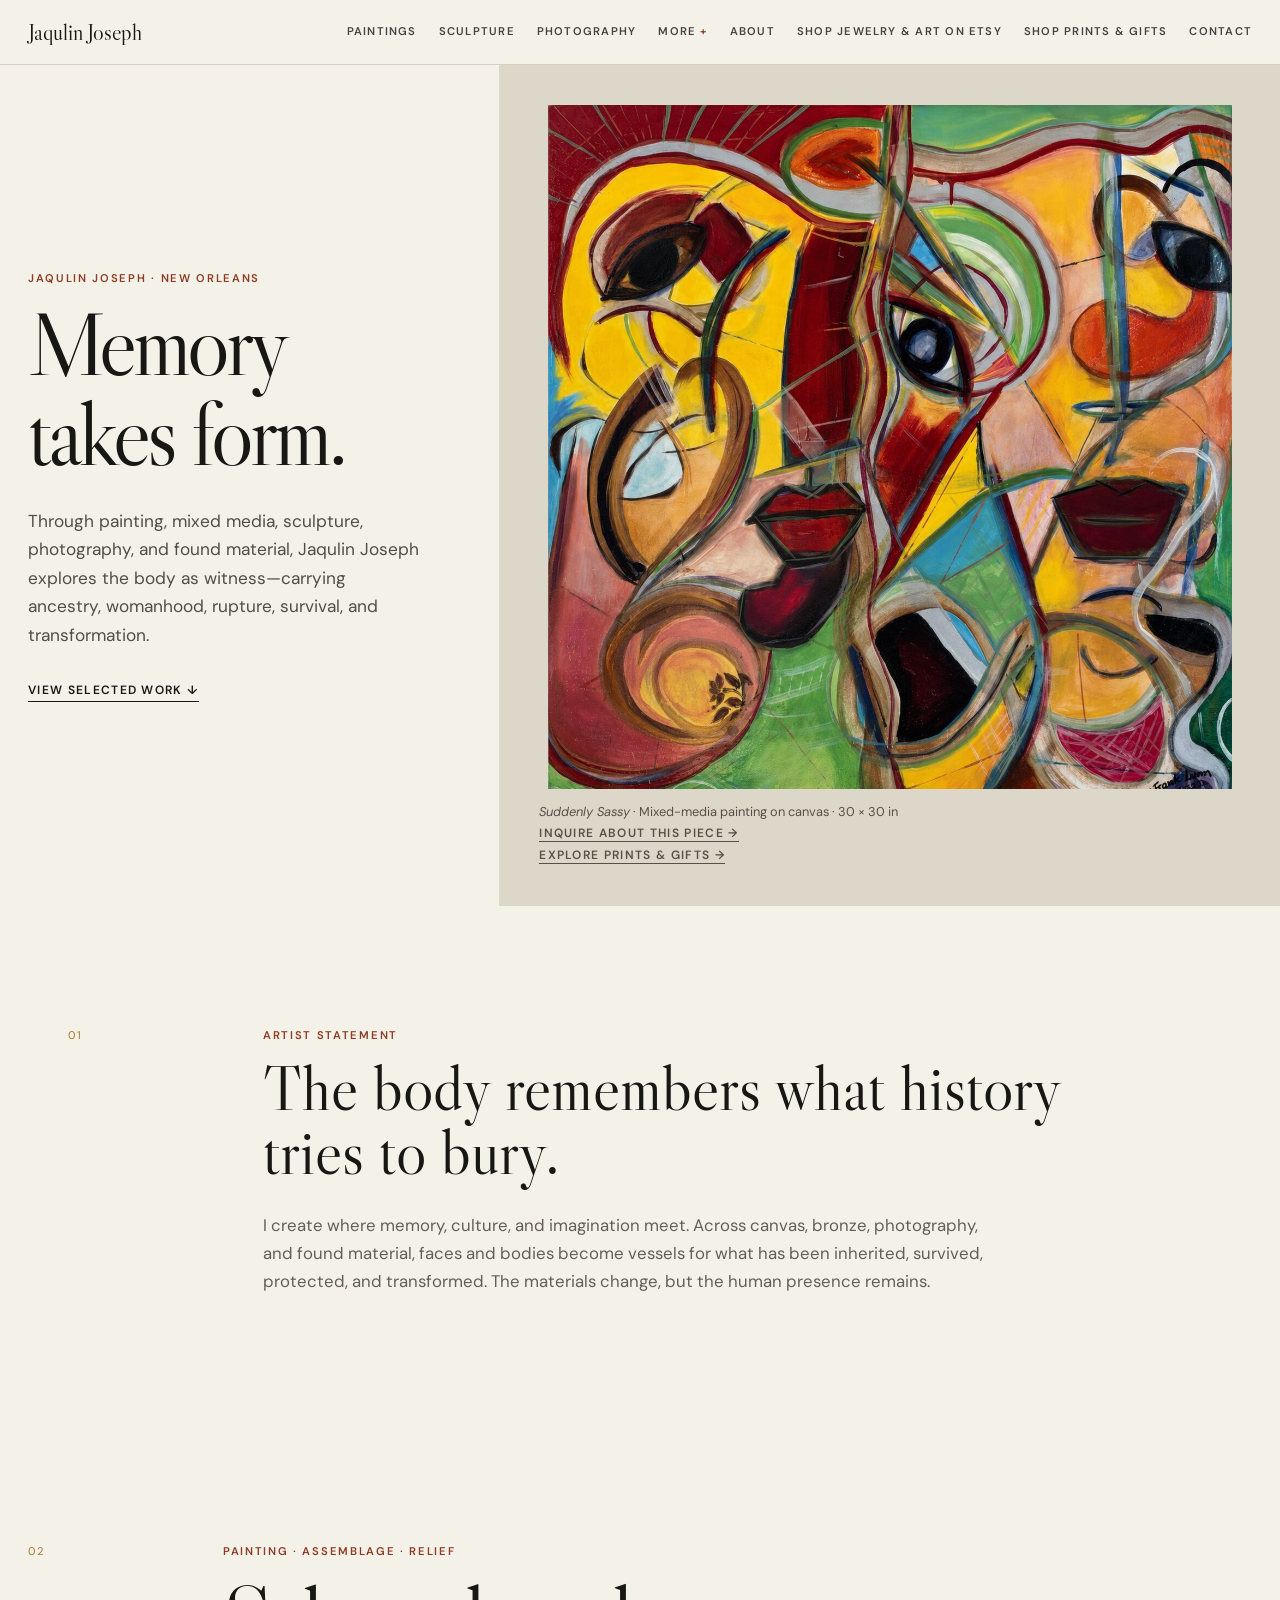
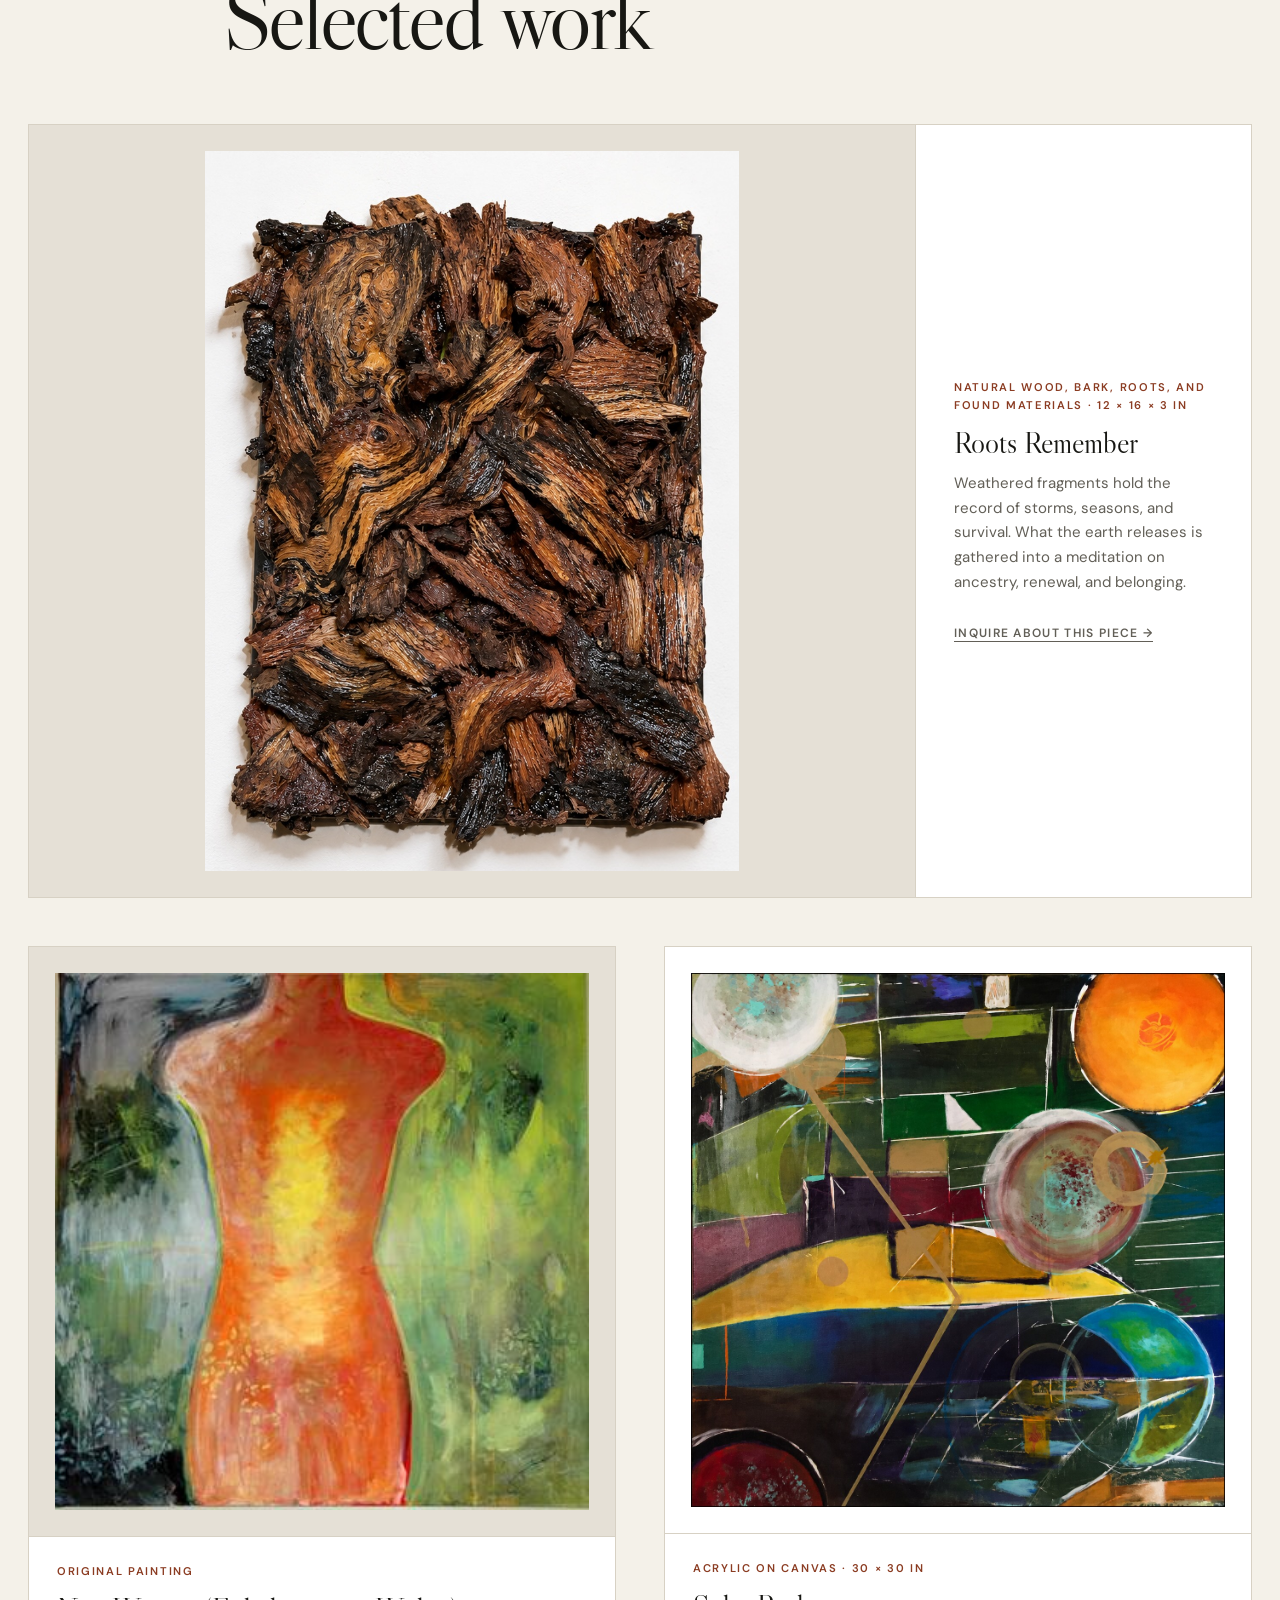
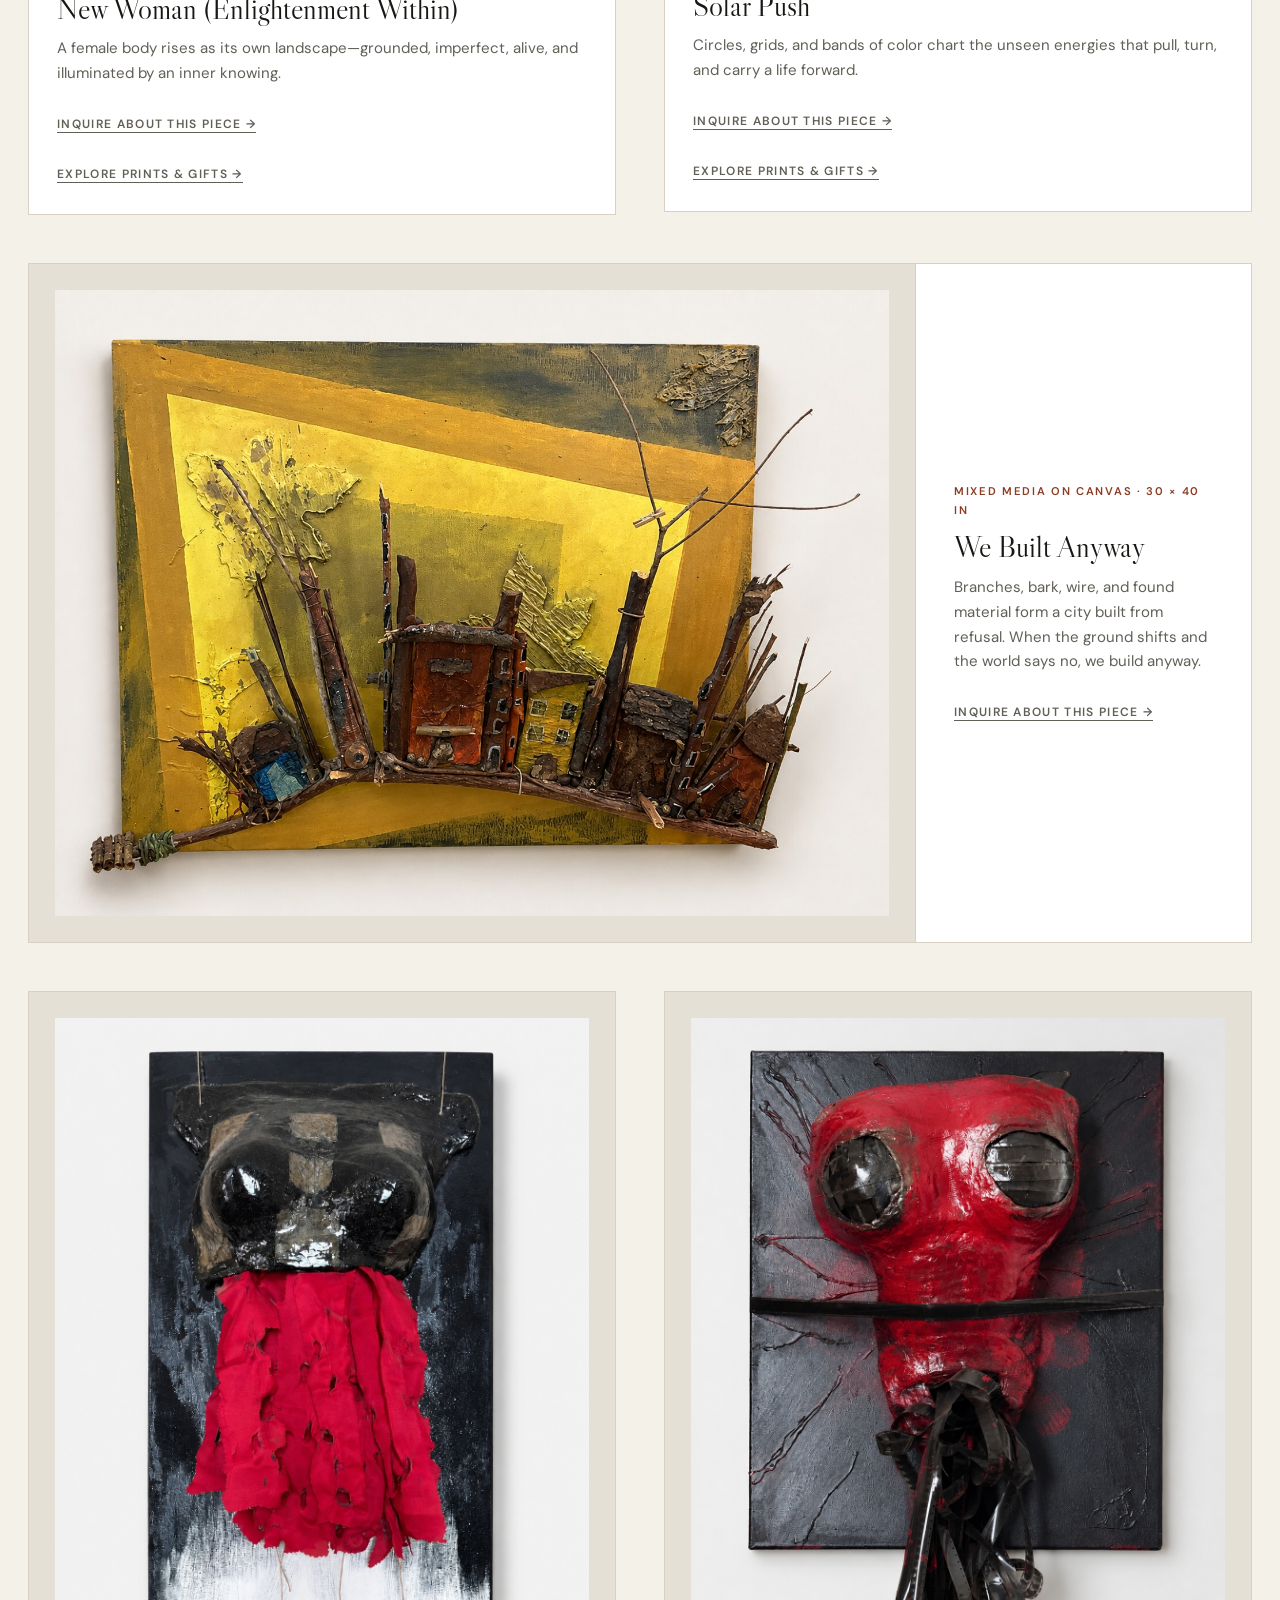
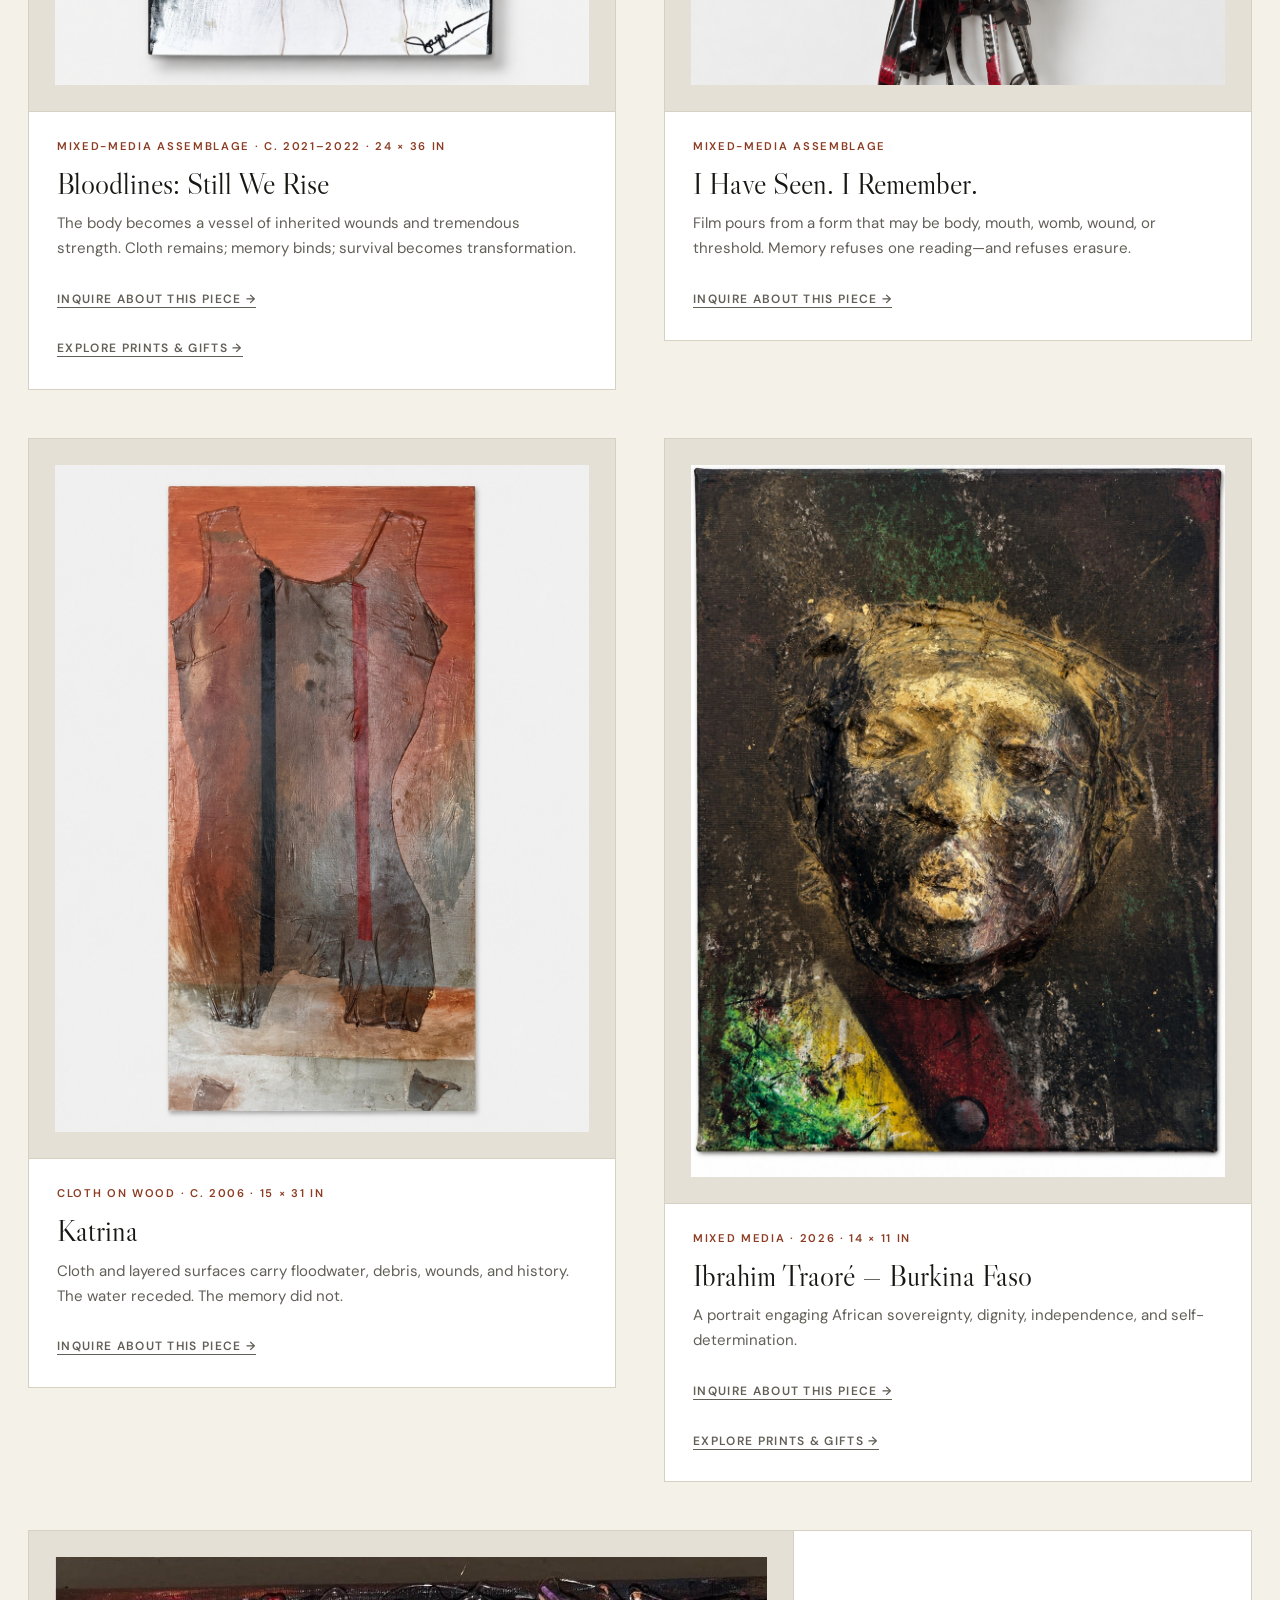
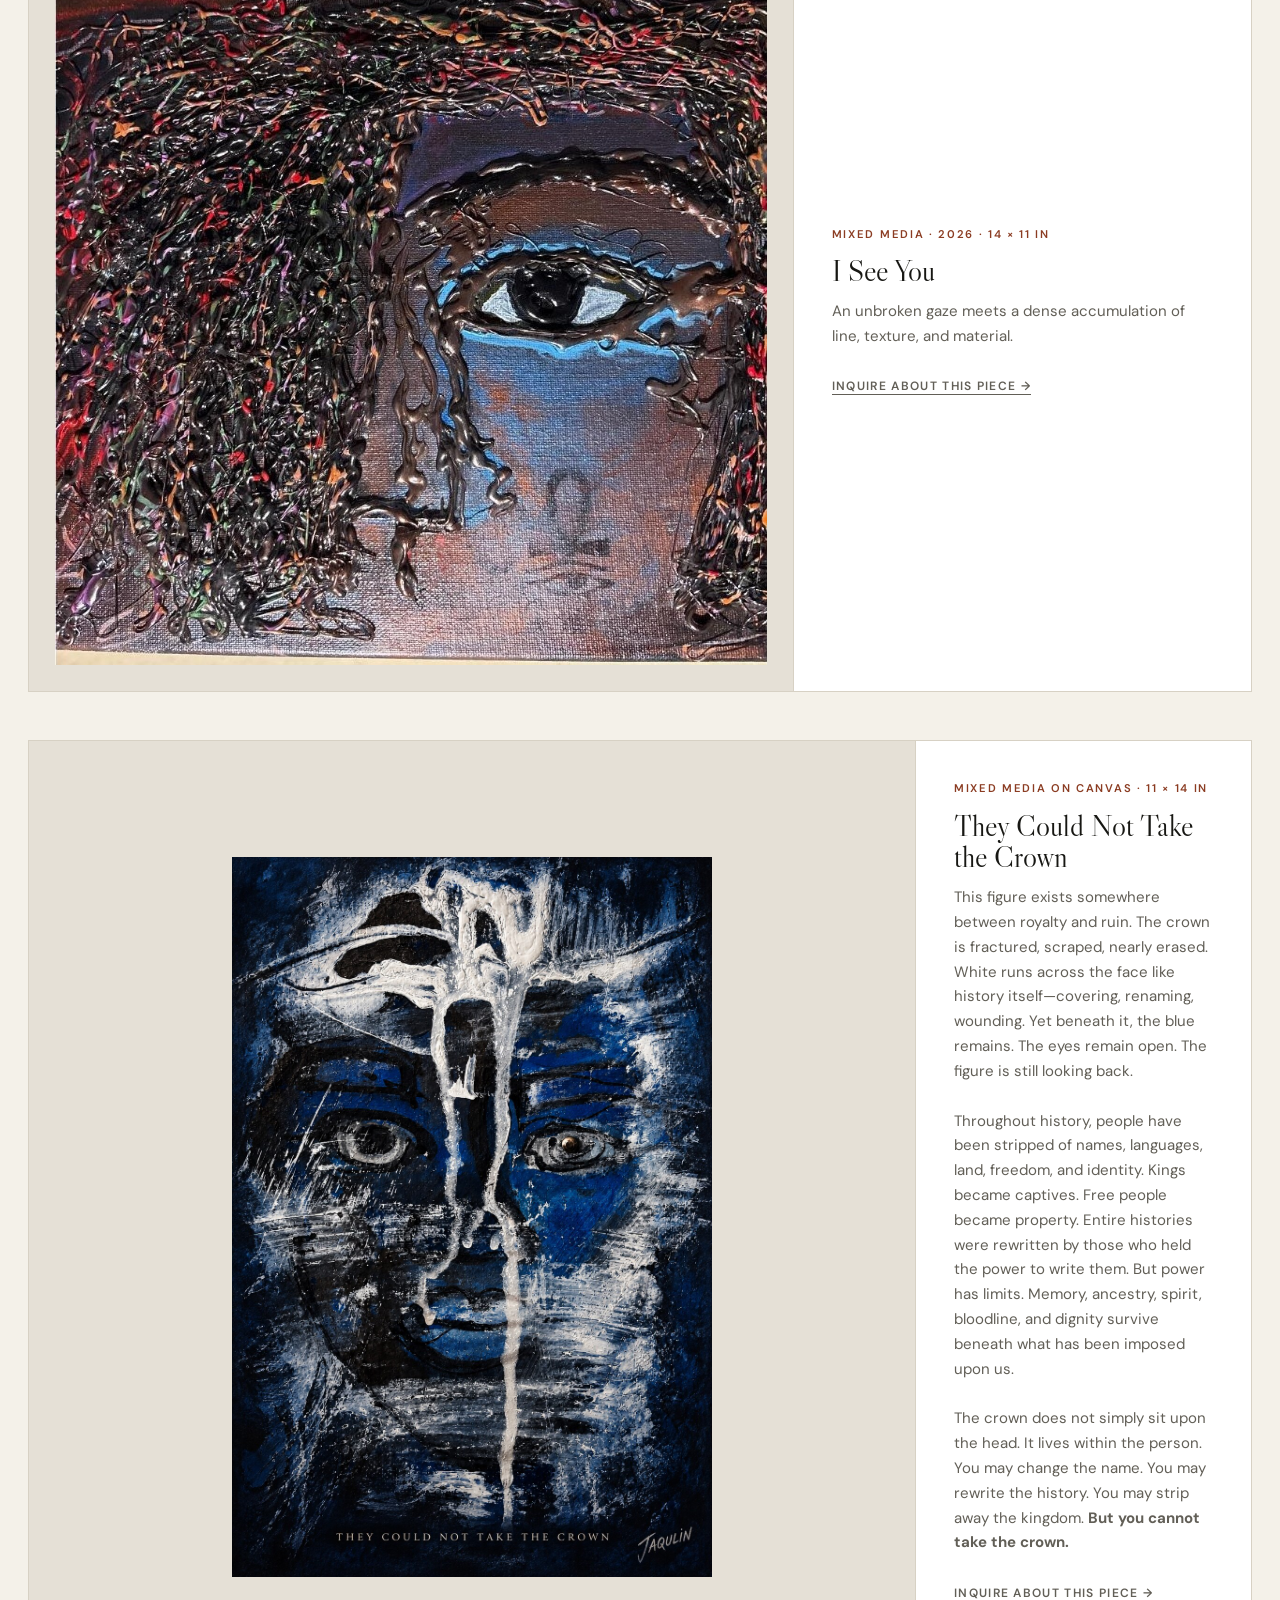
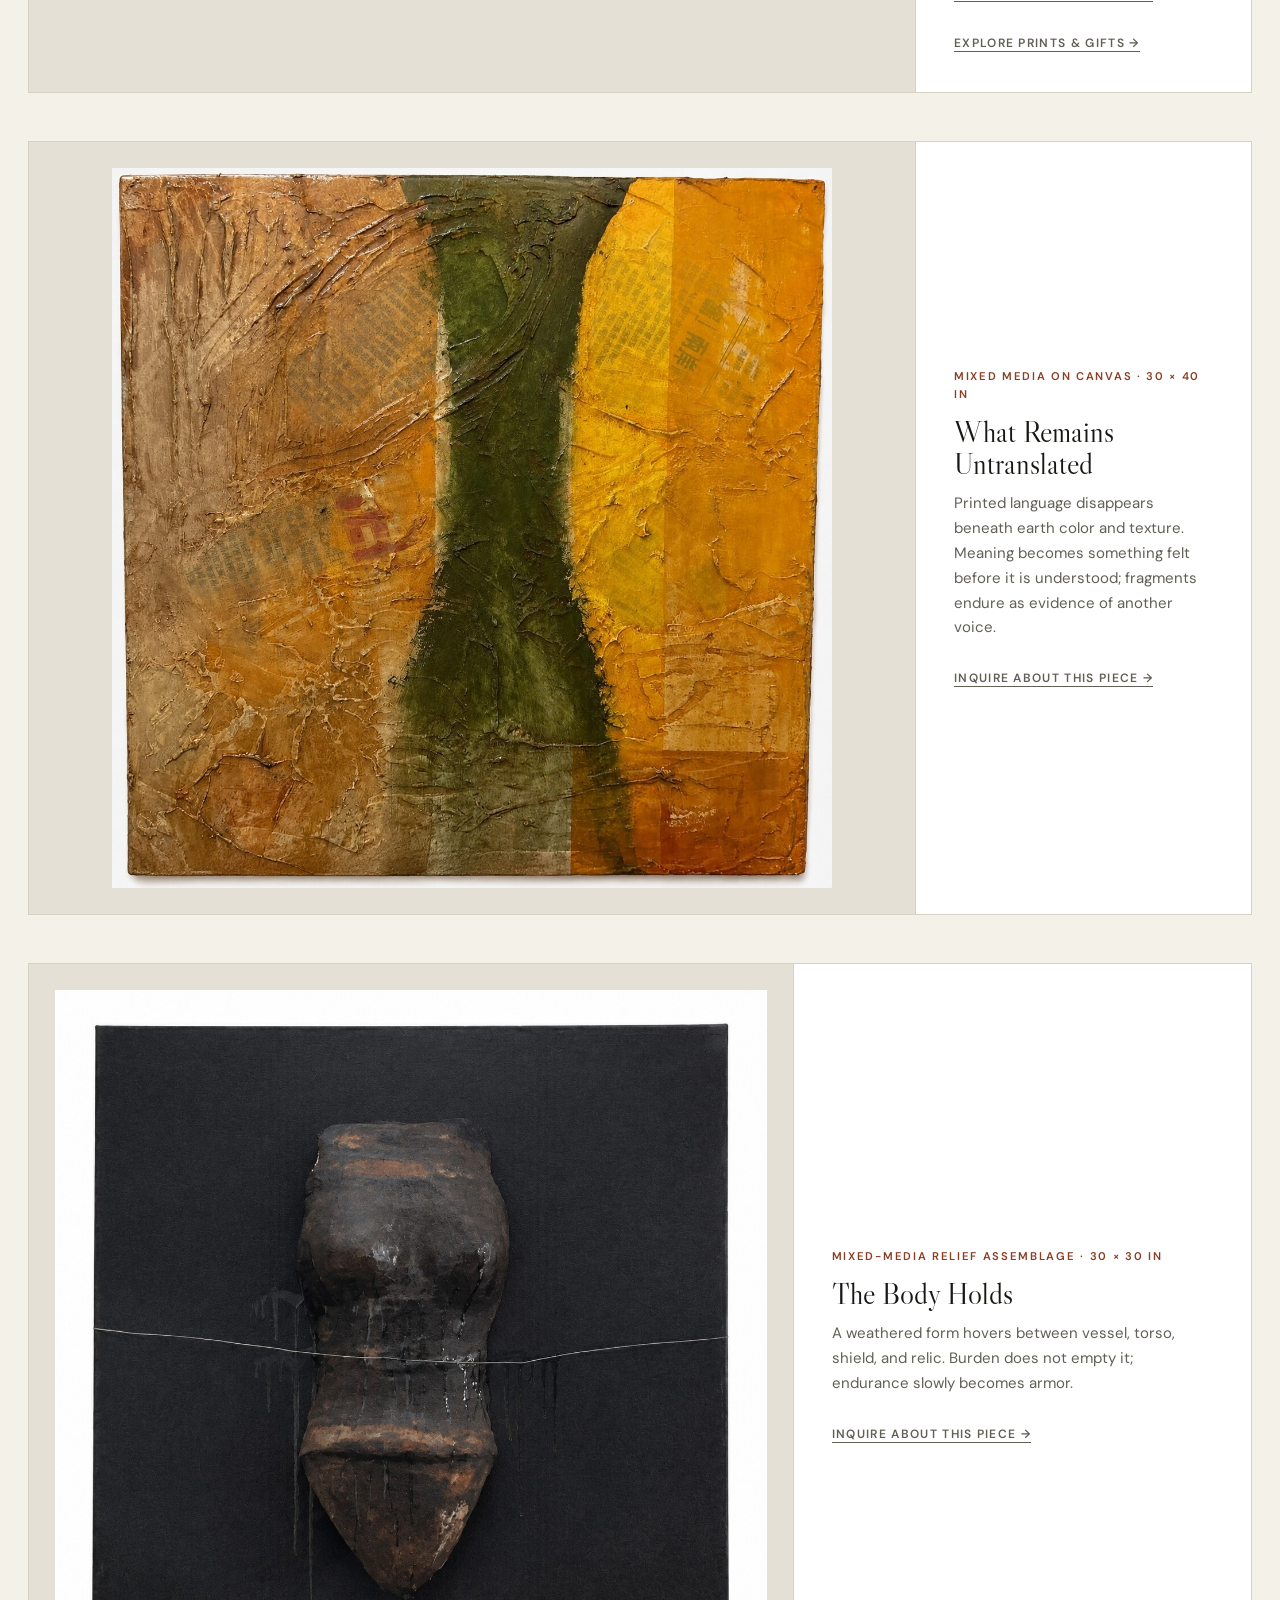
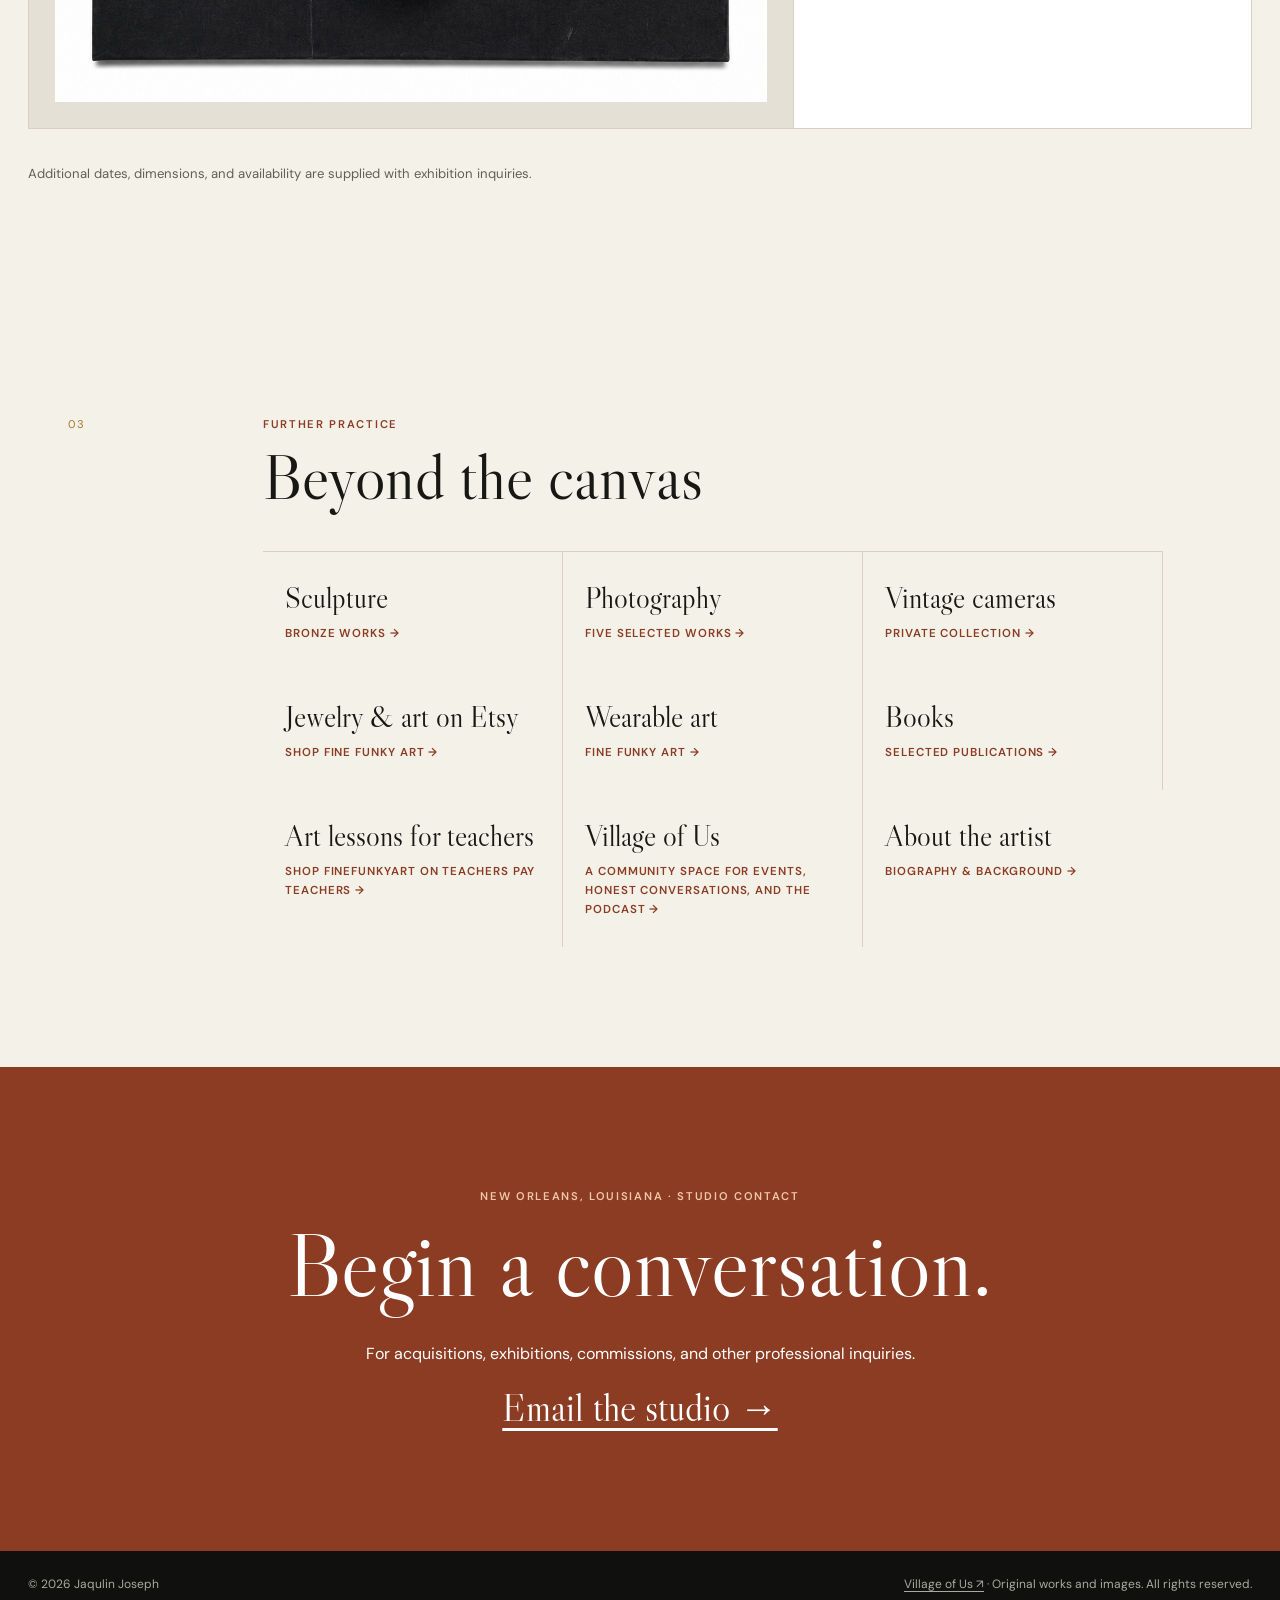
==== index.html @ e187a57d "Add favicon to homepage" ====
<!doctype html>
<html lang="en">
  <head>
    <meta charset="utf-8" />
    <meta name="viewport" content="width=device-width,initial-scale=1" />
    <meta
      name="description"
      content="Selected paintings and mixed-media works by New Orleans artist Jaqulin Joseph."
    />
    <link rel="canonical" href="https://jaqulin.com/" />
    <meta property="og:type" content="website" />
    <meta property="og:title" content="Jaqulin Joseph — New Orleans Artist" />
    <meta property="og:description" content="Selected paintings, mixed-media works, sculpture, and photography by New Orleans artist Jaqulin Joseph." />
    <meta property="og:url" content="https://jaqulin.com/" />
    <meta property="og:image" content="https://jaqulin.com/images/suddenly-sassy-glare-free.jpg?v=20260905" />
    <meta name="twitter:card" content="summary_large_image" />
    <meta
      name="copyright"
      content="© 2026 Jaqulin Joseph. All rights reserved."
    />
    <title>Jaqulin Joseph — Artist</title>
    <link rel="icon" href="favicon.svg" type="image/svg+xml" />
    <link rel="preconnect" href="https://fonts.googleapis.com" />
    <link rel="preconnect" href="https://fonts.gstatic.com" crossorigin />
    <link
      href="https://fonts.googleapis.com/css2?family=DM+Sans:wght@400;500;600&family=Libre+Caslon+Display&display=swap"
      rel="stylesheet"
    />
    <link rel="stylesheet" href="styles.css?v=20260911-headerfix" />
    <style>
      .nav-more {
        position: relative;
      }
      .nav-more summary {
        list-style: none;
        cursor: pointer;
        color: #45433d;
        font: 0.7rem/1 var(--sans);
        font-weight: 600;
        letter-spacing: 0.11em;
        text-transform: uppercase;
      }
      .nav-more summary::-webkit-details-marker {
        display: none;
      }
      .nav-more summary::after {
        content: " +";
        color: var(--rust);
      }
      .nav-more[open] summary::after {
        content: " −";
      }
      .nav-more-menu {
        position: absolute;
        right: 0;
        top: calc(100% + 14px);
        min-width: 220px;
        padding: 8px 14px;
        background: var(--paper);
        border: 1px solid var(--line);
        box-shadow: 0 14px 34px rgba(0, 0, 0, 0.08);
      }
      .nav-more-menu a {
        display: block;
        white-space: nowrap;
        padding: 11px 0;
      }
      @media (max-width: 900px) {
        .nav-more {
          width: 100%;
        }
        .nav-more summary {
          width: 100%;
          padding: 13px 0;
          border-top: 1px solid var(--line);
        }
        .nav-more-menu {
          position: static;
          min-width: 0;
          padding: 0 0 4px 18px;
          border: 0;
          box-shadow: none;
          background: transparent;
        }
        .nav-more-menu a {
          padding: 11px 0;
        }
      }
    </style>
  </head>
  <body>
    <header class="site-header">
      <a class="wordmark" href="#top">Jaqulin Joseph</a>
      <button
        class="menu-button"
        type="button"
        aria-expanded="false"
        aria-controls="site-nav"
      >
        Menu
      </button>
      <nav id="site-nav" aria-label="Primary navigation">
        <a href="#selected">Paintings</a>
        <a href="sculpture.html">Sculpture</a>
        <a href="photography.html">Photography</a>
        <details class="nav-more">
          <summary>More</summary>
          <div class="nav-more-menu">
            <a href="cameras.html">Cameras</a>
            <a href="books.html">Books</a>
            <a
              href="https://www.teacherspayteachers.com/store/finefunkyart"
              target="_blank"
              rel="noopener"
              >Teaching Resources ↗</a
            >
            <a href="https://villageofus.com" target="_blank" rel="noopener"
              >Village of Us ↗</a
            >
          </div>
        </details>
        <a href="about.html">About</a>
        <a href="https://finefunkyart.com" target="_blank" rel="noopener">Shop Jewelry &amp; Art on Etsy</a>
        <a href="https://www.cafepress.com/shop/Finefunkyart" target="_blank" rel="noopener">Shop Prints &amp; Gifts</a>
        <a href="#contact">Contact</a>
      </nav>
    </header>

    <main id="top">
      <section class="hero">
        <div class="hero-copy">
          <p class="eyebrow">Jaqulin Joseph · New Orleans</p>
          <h1>Memory takes form.</h1>
          <p class="intro">
            Through painting, mixed media, sculpture, photography, and found
            material, Jaqulin Joseph explores the body as witness—carrying
            ancestry, womanhood, rupture, survival, and transformation.
          </p>
          <a class="text-link" href="#selected">View selected work ↓</a>
        </div>
        <figure class="hero-art">
          <img
            src="images/suddenly-sassy-glare-free.jpg?v=20260905"
            alt="Suddenly Sassy, mixed-media painting on canvas by Jaqulin Joseph"
            width="1254"
            height="1254"
            fetchpriority="high"
          />
          <figcaption>
            <em>Suddenly Sassy</em> · Mixed-media painting on canvas · 30 × 30
            in<br /><a
              class="text-link"
              href="mailto:finefunkyart@gmail.com?subject=Artwork%20Inquiry%3A%20Suddenly%20Sassy"
              >Inquire about this piece →</a
            ><br /><a
              class="text-link"
              href="https://www.cafepress.com/shop/Finefunkyart/products?designId=140279038"
              target="_blank"
              rel="noopener"
              >Explore prints &amp; gifts →</a
            >
          </figcaption>
        </figure>
      </section>

      <section class="artist-statement">
        <p class="section-number">01</p>
        <div>
          <p class="eyebrow">Artist statement</p>
          <h2>The body remembers what history tries to bury.</h2>
          <p>
            I create where memory, culture, and imagination meet. Across canvas,
            bronze, photography, and found material, faces and bodies become
            vessels for what has been inherited, survived, protected, and
            transformed. The materials change, but the human presence remains.
          </p>
        </div>
      </section>

      <section class="collection" id="selected">
        <header class="section-heading">
          <p class="section-number">02</p>
          <div>
            <p class="eyebrow">Painting · assemblage · relief</p>
            <h2>Selected work</h2>
          </div>
        </header>
        <div class="work-grid">
          <figure class="work-card feature">
            <div class="art-mat">
              <img
                src="assets/roots-remember.svg?v=20260905"
                alt="Roots Remember, assemblage of natural wood, bark, roots and found materials by Jaqulin Joseph"
                loading="lazy"
              />
            </div>
            <figcaption>
              <p class="medium">
                Natural wood, bark, roots, and found materials · 12 × 16 × 3 in
              </p>
              <h3>Roots Remember</h3>
              <p>
                Weathered fragments hold the record of storms, seasons, and
                survival. What the earth releases is gathered into a meditation
                on ancestry, renewal, and belonging.<br /><br /><a
                  class="text-link"
                  href="mailto:finefunkyart@gmail.com?subject=Artwork%20Inquiry%3A%20Roots%20Remember"
                  >Inquire about this piece →</a
                >
              </p>
            </figcaption>
          </figure>

          <figure class="work-card">
            <div class="art-mat">
              <img
                src="images/new-woman-enlightenment-within.jpeg?v=20260905"
                alt="New Woman (Enlightenment Within), original painting by Jaqulin Joseph"
                loading="lazy"
              />
            </div>
            <figcaption>
              <p class="medium">Original painting</p>
              <h3>New Woman (Enlightenment Within)</h3>
              <p>
                A female body rises as its own landscape—grounded, imperfect,
                alive, and illuminated by an inner knowing.<br /><br /><a
                  class="text-link"
                  href="mailto:finefunkyart@gmail.com?subject=Artwork%20Inquiry%3A%20New%20Woman%20%28Enlightenment%20Within%29"
                  >Inquire about this piece →</a
                ><br /><br /><a
                  class="text-link"
                  href="https://www.cafepress.com/shop/Finefunkyart/products?designId=140279047"
                  target="_blank"
                  rel="noopener"
                  >Explore prints &amp; gifts →</a
                >
              </p>
            </figcaption>
          </figure>

          <figure class="work-card solar-push-card">
            <div class="art-mat">
              <img
                src="images/solar-push-clean.jpg?v=20260905"
                alt="Solar Push, acrylic on canvas by Jaqulin Joseph"
                loading="lazy"
              />
            </div>
            <figcaption>
              <p class="medium">Acrylic on canvas · 30 × 30 in</p>
              <h3>Solar Push</h3>
              <p>
                Circles, grids, and bands of color chart the unseen energies
                that pull, turn, and carry a life forward.<br /><br /><a
                  class="text-link"
                  href="mailto:finefunkyart@gmail.com?subject=Artwork%20Inquiry%3A%20Solar%20Push"
                  >Inquire about this piece →</a
                ><br /><br /><a
                  class="text-link"
                  href="https://www.cafepress.com/shop/Finefunkyart/products?designId=140279037"
                  target="_blank"
                  rel="noopener"
                  >Explore prints &amp; gifts →</a
                >
              </p>
            </figcaption>
          </figure>

          <figure class="work-card feature">
            <div class="art-mat">
              <img
                src="images/we-built-anyway.jpg?v=20260905"
                alt="We Built Anyway, mixed-media assemblage by Jaqulin Joseph"
                loading="lazy"
              />
            </div>
            <figcaption>
              <p class="medium">Mixed media on canvas · 30 × 40 in</p>
              <h3>We Built Anyway</h3>
              <p>
                Branches, bark, wire, and found material form a city built from
                refusal. When the ground shifts and the world says no, we build
                anyway.<br /><br /><a
                  class="text-link"
                  href="mailto:finefunkyart@gmail.com?subject=Artwork%20Inquiry%3A%20We%20Built%20Anyway"
                  >Inquire about this piece →</a
                >
              </p>
            </figcaption>
          </figure>

          <figure class="work-card">
            <div class="art-mat">
              <img
                src="assets/bloodlines.jpg?v=20260905"
                alt="Bloodlines: Still We Rise, mixed-media assemblage by Jaqulin Joseph"
                loading="lazy"
              />
            </div>
            <figcaption>
              <p class="medium">
                Mixed-media assemblage · c. 2021–2022 · 24 × 36 in
              </p>
              <h3>Bloodlines: Still We Rise</h3>
              <p>
                The body becomes a vessel of inherited wounds and tremendous
                strength. Cloth remains; memory binds; survival becomes
                transformation.<br /><br /><a
                  class="text-link"
                  href="mailto:finefunkyart@gmail.com?subject=Artwork%20Inquiry%3A%20Bloodlines%3A%20Still%20We%20Rise"
                  >Inquire about this piece →</a
                ><br /><br /><a
                  class="text-link"
                  href="https://www.cafepress.com/shop/Finefunkyart/products?designId=140279048"
                  target="_blank"
                  rel="noopener"
                  >Explore prints &amp; gifts →</a
                >
              </p>
            </figcaption>
          </figure>

          <figure class="work-card">
            <div class="art-mat">
              <img
                src="assets/i-have-seen.jpg?v=20260905"
                alt="I Have Seen. I Remember., mixed-media assemblage by Jaqulin Joseph"
                loading="lazy"
              />
            </div>
            <figcaption>
              <p class="medium">Mixed-media assemblage</p>
              <h3>I Have Seen. I Remember.</h3>
              <p>
                Film pours from a form that may be body, mouth, womb, wound, or
                threshold. Memory refuses one reading—and refuses erasure.<br /><br /><a
                  class="text-link"
                  href="mailto:finefunkyart@gmail.com?subject=Artwork%20Inquiry%3A%20I%20Have%20Seen.%20I%20Remember."
                  >Inquire about this piece →</a
                >
              </p>
            </figcaption>
          </figure>

          <figure class="work-card">
            <div class="art-mat">
              <img
                src="assets/katrina.jpg?v=20260905"
                alt="Katrina, cloth on wood by Jaqulin Joseph"
                loading="lazy"
              />
            </div>
            <figcaption>
              <p class="medium">
                Cloth on wood · c. 2006 · 15 × 31 in
              </p>
              <h3>Katrina</h3>
              <p>
                Cloth and layered surfaces carry floodwater, debris, wounds, and
                history. The water receded. The memory did not.<br /><br /><a
                  class="text-link"
                  href="mailto:finefunkyart@gmail.com?subject=Artwork%20Inquiry%3A%20Katrina"
                  >Inquire about this piece →</a
                >
              </p>
            </figcaption>
          </figure>

          <figure class="work-card">
            <div class="art-mat">
              <img
                src="images/ibrahim-traore-cropped.jpg?v=20260905"
                alt="Ibrahim Traoré — Burkina Faso, mixed-media portrait by Jaqulin Joseph"
                loading="lazy"
              />
            </div>
            <figcaption>
              <p class="medium">Mixed media · 2026 · 14 × 11 in</p>
              <h3>Ibrahim Traoré — Burkina Faso</h3>
              <p>
                A portrait engaging African sovereignty, dignity, independence,
                and self-determination.<br /><br /><a
                  class="text-link"
                  href="mailto:finefunkyart@gmail.com?subject=Artwork%20Inquiry%3A%20Ibrahim%20Traor%C3%A9%20%E2%80%94%20Burkina%20Faso"
                  >Inquire about this piece →</a
                ><br /><br /><a
                  class="text-link"
                  href="https://www.cafepress.com/shop/Finefunkyart/products?designId=140279040"
                  target="_blank"
                  rel="noopener"
                  >Explore prints &amp; gifts →</a
                >
              </p>
            </figcaption>
          </figure>

          <figure class="work-card feature horizontal">
            <div class="art-mat">
              <img
                src="images/i-see-you-clean.jpg?v=20260905"
                alt="I See You, mixed-media artwork by Jaqulin Joseph"
                loading="lazy"
              />
            </div>
            <figcaption>
              <p class="medium">Mixed media · 2026 · 14 × 11 in</p>
              <h3>I See You</h3>
              <p>
                An unbroken gaze meets a dense accumulation of line, texture,
                and material.<br /><br /><a
                  class="text-link"
                  href="mailto:finefunkyart@gmail.com?subject=Artwork%20Inquiry%3A%20I%20See%20You"
                  >Inquire about this piece →</a
                >
              </p>
            </figcaption>
          </figure>

          <figure class="work-card feature">
            <div class="art-mat">
              <img
                src="images/they-could-not-take-the-crown-final.jpg?v=20260909b"
                alt="They Could Not Take the Crown, mixed-media painting on canvas by Jaqulin Joseph"
                loading="lazy"
              />
            </div>
            <figcaption>
              <p class="medium">Mixed media on canvas · 11 × 14 in</p>
              <h3>They Could Not Take the Crown</h3>
              <p>
                This figure exists somewhere between royalty and ruin. The crown
                is fractured, scraped, nearly erased. White runs across the face
                like history itself—covering, renaming, wounding. Yet beneath it,
                the blue remains. The eyes remain open. The figure is still
                looking back.<br /><br />
                Throughout history, people have been stripped of names,
                languages, land, freedom, and identity. Kings became captives.
                Free people became property. Entire histories were rewritten by
                those who held the power to write them. But power has limits.
                Memory, ancestry, spirit, bloodline, and dignity survive beneath
                what has been imposed upon us.<br /><br />
                The crown does not simply sit upon the head. It lives within the
                person. You may change the name. You may rewrite the history. You
                may strip away the kingdom. <strong>But you cannot take the crown.</strong>
                <br /><br /><a
                  class="text-link"
                  href="mailto:finefunkyart@gmail.com?subject=Artwork%20Inquiry%3A%20They%20Could%20Not%20Take%20the%20Crown"
                  >Inquire about this piece →</a
                ><br /><br /><a
                  class="text-link"
                  href="https://www.cafepress.com/shop/Finefunkyart/products?designId=140279039"
                  target="_blank"
                  rel="noopener"
                  >Explore prints &amp; gifts →</a
                >
              </p>
            </figcaption>
          </figure>

          <figure class="work-card feature">
            <div class="art-mat">
              <img
                src="images/what-remains-untranslated-museum.jpg?v=20260905"
                alt="What Remains Untranslated, mixed-media abstract by Jaqulin Joseph"
                loading="lazy"
              />
            </div>
            <figcaption>
              <p class="medium">Mixed media on canvas · 30 × 40 in</p>
              <h3>What Remains Untranslated</h3>
              <p>
                Printed language disappears beneath earth color and texture.
                Meaning becomes something felt before it is understood;
                fragments endure as evidence of another voice.<br /><br /><a
                  class="text-link"
                  href="mailto:finefunkyart@gmail.com?subject=Artwork%20Inquiry%3A%20What%20Remains%20Untranslated"
                  >Inquire about this piece →</a
                >
              </p>
            </figcaption>
          </figure>

          <figure class="work-card feature horizontal">
            <div class="art-mat">
              <img
                src="images/untitled-vessel-museum.jpg?v=20260905"
                alt="The Body Holds, mixed-media relief assemblage by Jaqulin Joseph"
                loading="lazy"
              />
            </div>
            <figcaption>
              <p class="medium">Mixed-media relief assemblage · 30 × 30 in</p>
              <h3>The Body Holds</h3>
              <p>
                A weathered form hovers between vessel, torso, shield, and
                relic. Burden does not empty it; endurance slowly becomes
                armor.<br /><br /><a
                  class="text-link"
                  href="mailto:finefunkyart@gmail.com?subject=Artwork%20Inquiry%3A%20The%20Body%20Holds"
                  >Inquire about this piece →</a
                >
              </p>
            </figcaption>
          </figure>
        </div>
        <p class="spec-note">
          Additional dates, dimensions, and availability are supplied with
          exhibition inquiries.
        </p>
      </section>

      <section class="disciplines">
        <p class="section-number">03</p>
        <div>
          <p class="eyebrow">Further practice</p>
          <h2>Beyond the canvas</h2>
          <div class="discipline-links">
            <a href="sculpture.html"
              ><span>Sculpture</span><small>Bronze works →</small></a
            >
            <a href="photography.html"
              ><span>Photography</span><small>Five selected works →</small></a
            >
            <a href="cameras.html"
              ><span>Vintage cameras</span><small>Private collection →</small></a
            >
            <a href="https://finefunkyart.com" target="_blank" rel="noopener"
              ><span>Jewelry &amp; art on Etsy</span><small>Shop Fine Funky Art →</small></a
            >
            <a href="https://www.cafepress.com/shop/Finefunkyart" target="_blank" rel="noopener"
              ><span>Wearable art</span><small>Fine Funky Art →</small></a
            >
            <a href="books.html"
              ><span>Books</span><small>Selected publications →</small></a
            >
            <a
              href="https://www.teacherspayteachers.com/store/finefunkyart"
              target="_blank"
              rel="noopener"
              ><span>Art lessons for teachers</span
              ><small>Shop Finefunkyart on Teachers Pay Teachers →</small></a
            >
            <a href="https://villageofus.com" target="_blank" rel="noopener"
              ><span>Village of Us</span
              ><small
                >A community space for events, honest conversations, and the
                podcast →</small
              ></a
            >
            <a href="about.html"
              ><span>About the artist</span
              ><small>Biography &amp; background →</small></a
            >
          </div>
        </div>
      </section>

      <section class="contact" id="contact">
        <p class="eyebrow">
          New Orleans, Louisiana · Studio contact
        </p>
        <h2>Begin a conversation.</h2>
        <p>For acquisitions, exhibitions, commissions, and other professional inquiries.</p>
        <a
          href="mailto:finefunkyart@gmail.com?subject=Studio%20Inquiry%20%E2%80%94%20Jaqulin%20Joseph"
          >Email the studio →</a
        >
      </section>
    </main>

    <footer>
      <p>© <span id="year">2026</span> Jaqulin Joseph</p>
      <p>
        <a href="https://villageofus.com" target="_blank" rel="noopener"
          >Village of Us ↗</a
        >
        · Original works and images. All rights reserved.
      </p>
    </footer>

    <script>
      document.getElementById("year").textContent = new Date().getFullYear();
      const b = document.querySelector(".menu-button"),
        n = document.getElementById("site-nav");
      b.addEventListener("click", () => {
        const o = b.getAttribute("aria-expanded") === "true";
        b.setAttribute("aria-expanded", String(!o));
        n.classList.toggle("open", !o);
      });
      n.addEventListener("click", (e) => {
        if (e.target.closest("a")) {
          b.setAttribute("aria-expanded", "false");
          n.classList.remove("open");
        }
      });
      document.querySelectorAll("img").forEach((i) => {
        i.draggable = false;
        i.addEventListener("contextmenu", (e) => e.preventDefault());
      });

    </script>
  </body>
</html>
---- styles.css ----
@import url("no2-premo-fix.css?v=20260910-remove-hero-1");
:root{--paper:#f4f1e9;--white:#fff;--ink:#171713;--muted:#625f57;--line:#d7d1c4;--gold:#a8782c;--rust:#8b3c22;--max:1380px;--serif:"Libre Caslon Display",Georgia,serif;--sans:"DM Sans",Arial,sans-serif}
*{box-sizing:border-box}html{scroll-behavior:smooth}body{margin:0;background:var(--paper);color:var(--ink);font:400 16px/1.65 var(--sans)}img{display:block;max-width:100%}a{color:inherit}.site-header{position:sticky;top:0;z-index:20;display:flex;align-items:center;justify-content:space-between;gap:28px;padding:18px max(28px,calc((100vw - var(--max))/2));background:rgba(244,241,233,.96);border-bottom:1px solid var(--line);backdrop-filter:blur(14px)}.wordmark{font:400 1.4rem var(--serif);text-decoration:none}.photo-page .wordmark{color:var(--ink)}.site-header nav{display:flex;align-items:center;gap:22px}.site-header nav a,.menu-button,.nav-more summary{color:#45433d;font:.7rem/1 var(--sans);font-weight:600;letter-spacing:.11em;text-decoration:none;text-transform:uppercase}.site-header nav a:hover,.site-header nav a:focus-visible,.nav-more summary:hover,.nav-more summary:focus-visible{color:var(--rust)}.menu-button{display:none;border:0;background:none;padding:8px 0}.nav-more{position:relative}.nav-more summary{list-style:none;cursor:pointer}.nav-more summary::-webkit-details-marker{display:none}.nav-more summary::after{content:" +";color:var(--rust)}.nav-more[open] summary::after{content:" −"}.nav-more-menu{position:absolute;right:0;top:calc(100% + 14px);min-width:220px;padding:8px 14px;background:var(--paper);border:1px solid var(--line);box-shadow:0 14px 34px rgba(0,0,0,.08)}.nav-more-menu a{display:block;white-space:nowrap;padding:11px 0}.hero{display:grid;grid-template-columns:minmax(320px,.78fr) minmax(480px,1.22fr);max-width:var(--max);margin:auto;min-height:calc(100vh - 69px)}.hero-copy{display:flex;flex-direction:column;justify-content:center;padding:80px clamp(36px,6vw,88px) 80px 28px}.eyebrow,.medium{margin:0 0 12px;color:var(--rust);font-size:.7rem;font-weight:600;letter-spacing:.15em;text-transform:uppercase}.hero h1,.artist-statement h2,.section-heading h2,.disciplines h2,.about h2,.contact h2{font-family:var(--serif);font-weight:400;line-height:1}.hero h1{margin:0 0 28px;font-size:clamp(3.8rem,7vw,7.8rem);letter-spacing:-.045em}.intro{max-width:560px;margin:0 0 32px;color:#504e47;font-size:1.08rem}.text-link{width:max-content;border-bottom:1px solid currentColor;font-size:.75rem;font-weight:600;letter-spacing:.11em;text-decoration:none;text-transform:uppercase}.hero-art{display:flex;flex-direction:column;justify-content:center;margin:0;padding:40px;background:#ddd7ca}.hero-art img{width:100%;max-height:76vh;object-fit:contain}.hero-art figcaption{padding-top:12px;color:#555148;font-size:.8rem}.artist-statement,.disciplines{display:grid;grid-template-columns:150px minmax(0,900px);gap:45px;max-width:1200px;margin:auto;padding:120px 28px}.section-number{margin:0;color:var(--gold);font-size:.7rem;letter-spacing:.15em}.artist-statement h2,.disciplines h2{margin:0 0 28px;font-size:clamp(2.5rem,5vw,5.2rem)}.artist-statement div>p:last-child{max-width:720px;color:var(--muted);font-size:1.05rem}.collection{padding:110px max(28px,calc((100vw - var(--max))/2))}.section-heading{display:grid;grid-template-columns:150px 1fr;gap:45px;margin-bottom:62px}.section-heading h2{margin:0;font-size:clamp(3.4rem,7vw,7rem);letter-spacing:-.035em}.work-grid{display:grid;grid-template-columns:repeat(2,minmax(0,1fr));align-items:start;gap:48px}.work-card{min-width:0;margin:0;background:var(--white);border:1px solid var(--line)}.work-card.feature{grid-column:1/-1;display:grid;grid-template-columns:minmax(0,1.45fr) minmax(330px,.55fr)}.work-card.feature.horizontal{grid-template-columns:minmax(0,1fr) minmax(330px,.6fr)}.art-mat{display:flex;align-items:center;justify-content:center;min-height:360px;padding:26px;background:#e5e0d6}.art-mat img{width:100%;height:auto;max-height:720px;object-fit:contain}.work-card figcaption{padding:25px 28px 29px;border-top:1px solid var(--line)}.work-card.feature figcaption{display:flex;flex-direction:column;justify-content:center;border-top:0;border-left:1px solid var(--line);padding:38px}.work-card h3,.sculpture-card h3{margin:0 0 12px;font:400 clamp(1.65rem,2.3vw,2.25rem)/1.08 var(--serif)}.work-card figcaption>p:last-child,.sculpture-card p{max-width:600px;margin:0;color:var(--muted);font-size:.94rem}.solar-push-card .art-mat{background:#fff}.spec-note{margin:34px 0 0;color:var(--muted);font-size:.82rem}.sculpture-room{background:#d8cfc0}.sculpture-grid{display:grid;grid-template-columns:repeat(3,1fr);gap:34px}.sculpture-card{margin:0;background:#fff;border:1px solid #c5bcac}.sculpture-card>img{width:100%;height:520px;object-fit:contain;padding:30px;background:#f8f6f1}.sculpture-card figcaption{padding:24px 26px 28px;border-top:1px solid var(--line)}.discipline-links{display:grid;grid-template-columns:repeat(3,1fr);margin-top:42px;border-top:1px solid var(--line)}.discipline-links a{display:flex;flex-direction:column;gap:8px;padding:28px 22px;border-right:1px solid var(--line);text-decoration:none}.discipline-links a:last-child{border-right:0}.discipline-links span{font:400 1.8rem var(--serif)}.discipline-links small{color:var(--rust);font-size:.72rem;font-weight:600;letter-spacing:.08em;text-transform:uppercase}.about{display:grid;grid-template-columns:minmax(280px,.75fr) minmax(360px,1.25fr);gap:80px;align-items:center;padding:120px max(28px,calc((100vw - 1180px))/2);background:#ebe5da}.about figure{max-width:360px;margin:auto}.about figure img{width:100%;max-height:500px;object-fit:cover}.about h2{margin:10px 0 18px;font-size:clamp(3.4rem,7vw,6.8rem)}.about-lead{font:400 clamp(1.35rem,2.5vw,2.1rem)/1.25 var(--serif)}.about div>p:not(.section-number):not(.eyebrow):not(.about-lead){max-width:650px;color:var(--muted)}.cv-line{font-size:.84rem!important;color:var(--rust)!important}.contact{padding:120px 28px;text-align:center;background:var(--rust);color:#fff}.contact .eyebrow{color:#f0c8a8}.contact h2{margin:14px auto 32px;font-size:clamp(3.2rem,7vw,7rem)}.contact a{font:400 clamp(1.35rem,3vw,2.4rem) var(--serif);text-underline-offset:7px}footer{display:flex;justify-content:space-between;gap:20px;padding:24px max(28px,calc((100vw - var(--max))/2));background:#10110f;color:#aaa99f;font-size:.75rem}footer p{margin:0}footer a{text-underline-offset:3px}
@media(max-width:900px){.site-header{flex-wrap:wrap;padding:14px 22px}.menu-button{display:block}.site-header nav{display:none;width:100%;flex-direction:column;align-items:flex-start;gap:0;padding-top:8px}.site-header nav.open{display:flex}.site-header nav a{width:100%;padding:13px 0;border-top:1px solid var(--line)}.nav-more{width:100%}.nav-more summary{width:100%;padding:13px 0;border-top:1px solid var(--line)}.nav-more-menu{position:static;min-width:0;padding:0 0 4px 18px;border:0;box-shadow:none;background:transparent}.nav-more-menu a{padding:11px 0}.hero{min-height:auto;grid-template-columns:1fr}.hero-copy{padding:72px 24px 58px}.hero-art{padding:24px}.artist-statement,.disciplines{grid-template-columns:1fr;gap:20px;padding:90px 24px}.section-heading{grid-template-columns:52px 1fr;gap:14px;margin-bottom:42px}.collection{padding:90px 24px}.work-grid{grid-template-columns:1fr;gap:34px}.work-card.feature,.work-card.feature.horizontal{grid-column:auto;grid-template-columns:1fr}.work-card.feature figcaption{border-top:1px solid var(--line);border-left:0;padding:25px 28px 29px}.sculpture-grid{grid-template-columns:1fr 1fr}.discipline-links{grid-template-columns:1fr}.discipline-links a{border-right:0;border-bottom:1px solid var(--line)}.about{grid-template-columns:1fr;gap:45px;padding:90px 24px}.about figure{max-width:300px}}
@media(max-width:560px){.hero h1{font-size:3.7rem}.section-heading h2{font-size:3.6rem}.art-mat{min-height:230px;padding:14px}.work-card figcaption,.work-card.feature figcaption{padding:22px}.sculpture-grid{grid-template-columns:1fr}.sculpture-card>img{height:430px}.contact{padding:82px 20px}footer{flex-direction:column}}
img{-webkit-user-drag:none;user-select:none;-webkit-touch-callout:none}@media print{img{visibility:hidden!important}}
/* Camera-page emergency fallbacks: avoid broken hero icon and render Collection 07 from a verified local asset. */
.camera-page .hero-decor{display:none!important}
.camera-page .catalog>.entry:nth-child(7) .camera-photo{background:#fff url("images/cameras/brownie-bullet.jpg?v=20260908-bullet-local-fallback") center/contain no-repeat!important;min-height:390px}
.camera-page .catalog>.entry:nth-child(7) .camera-photo>img{visibility:hidden!important}
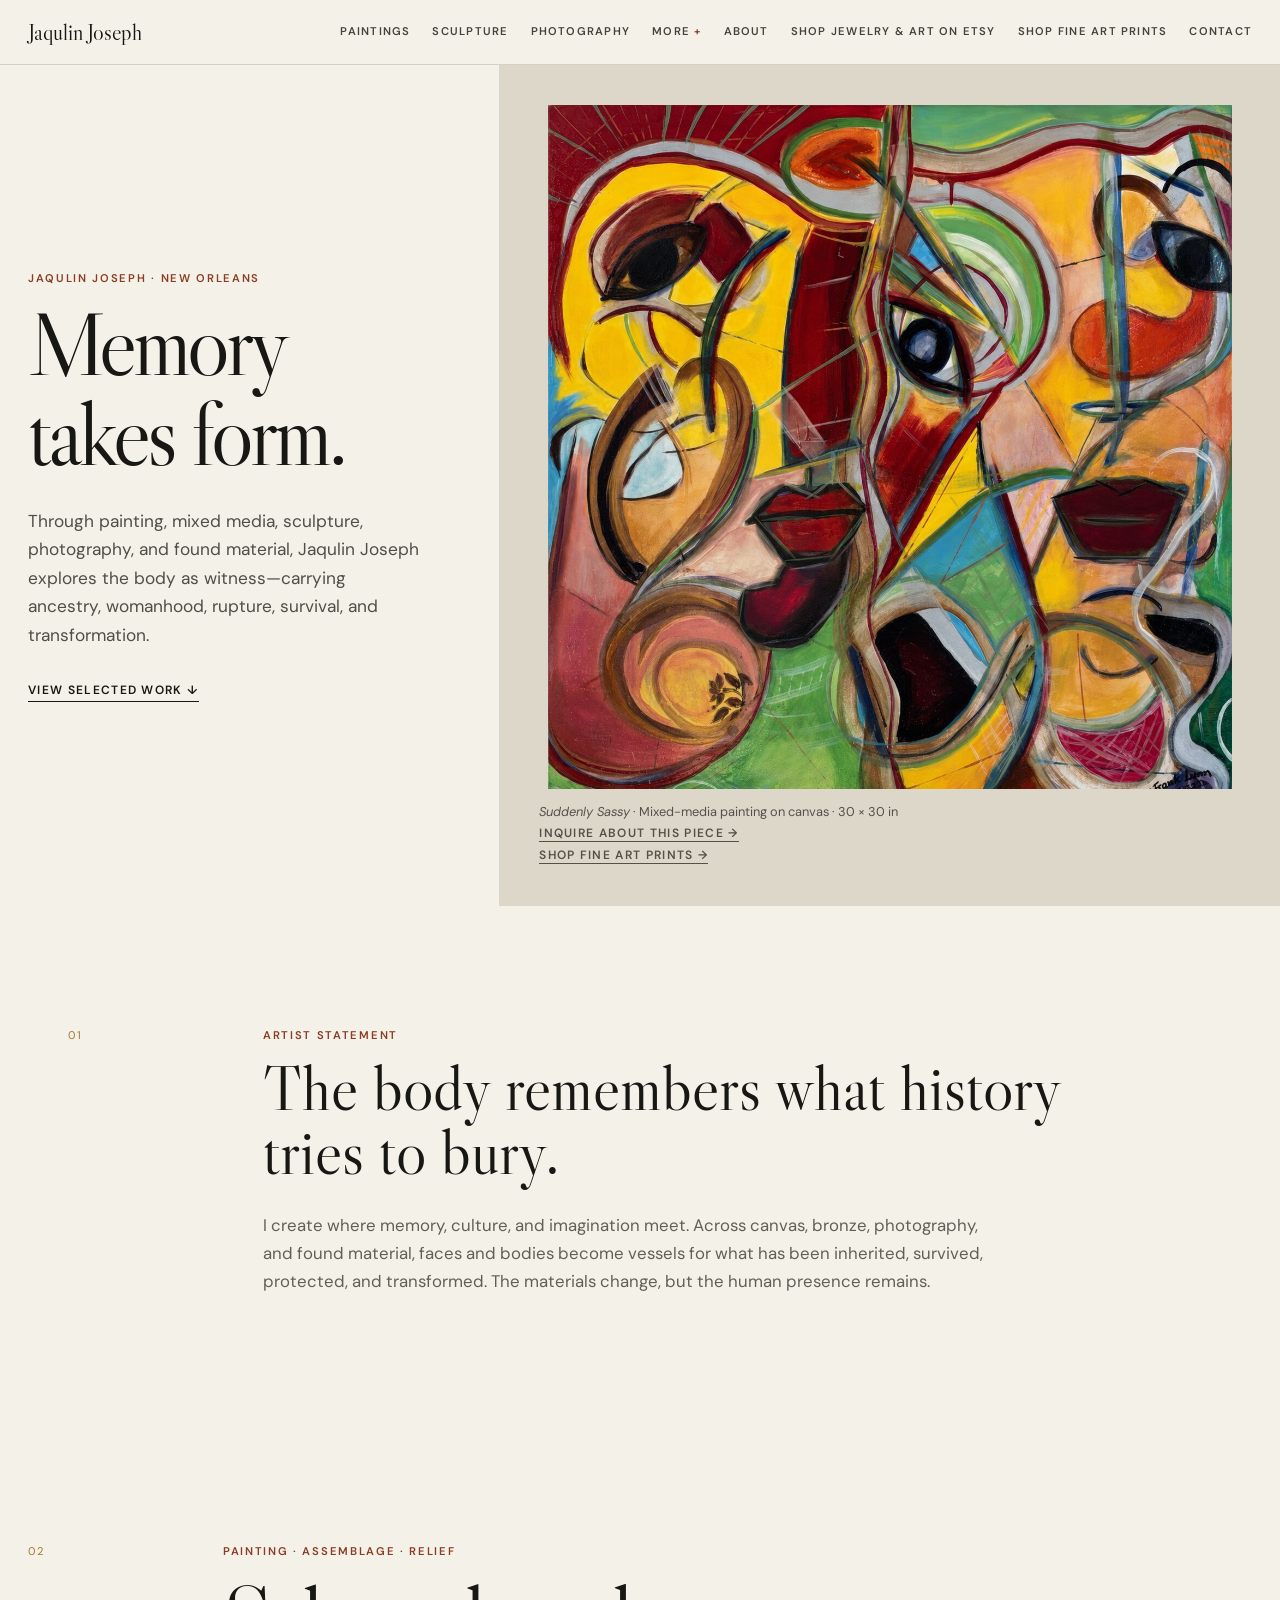
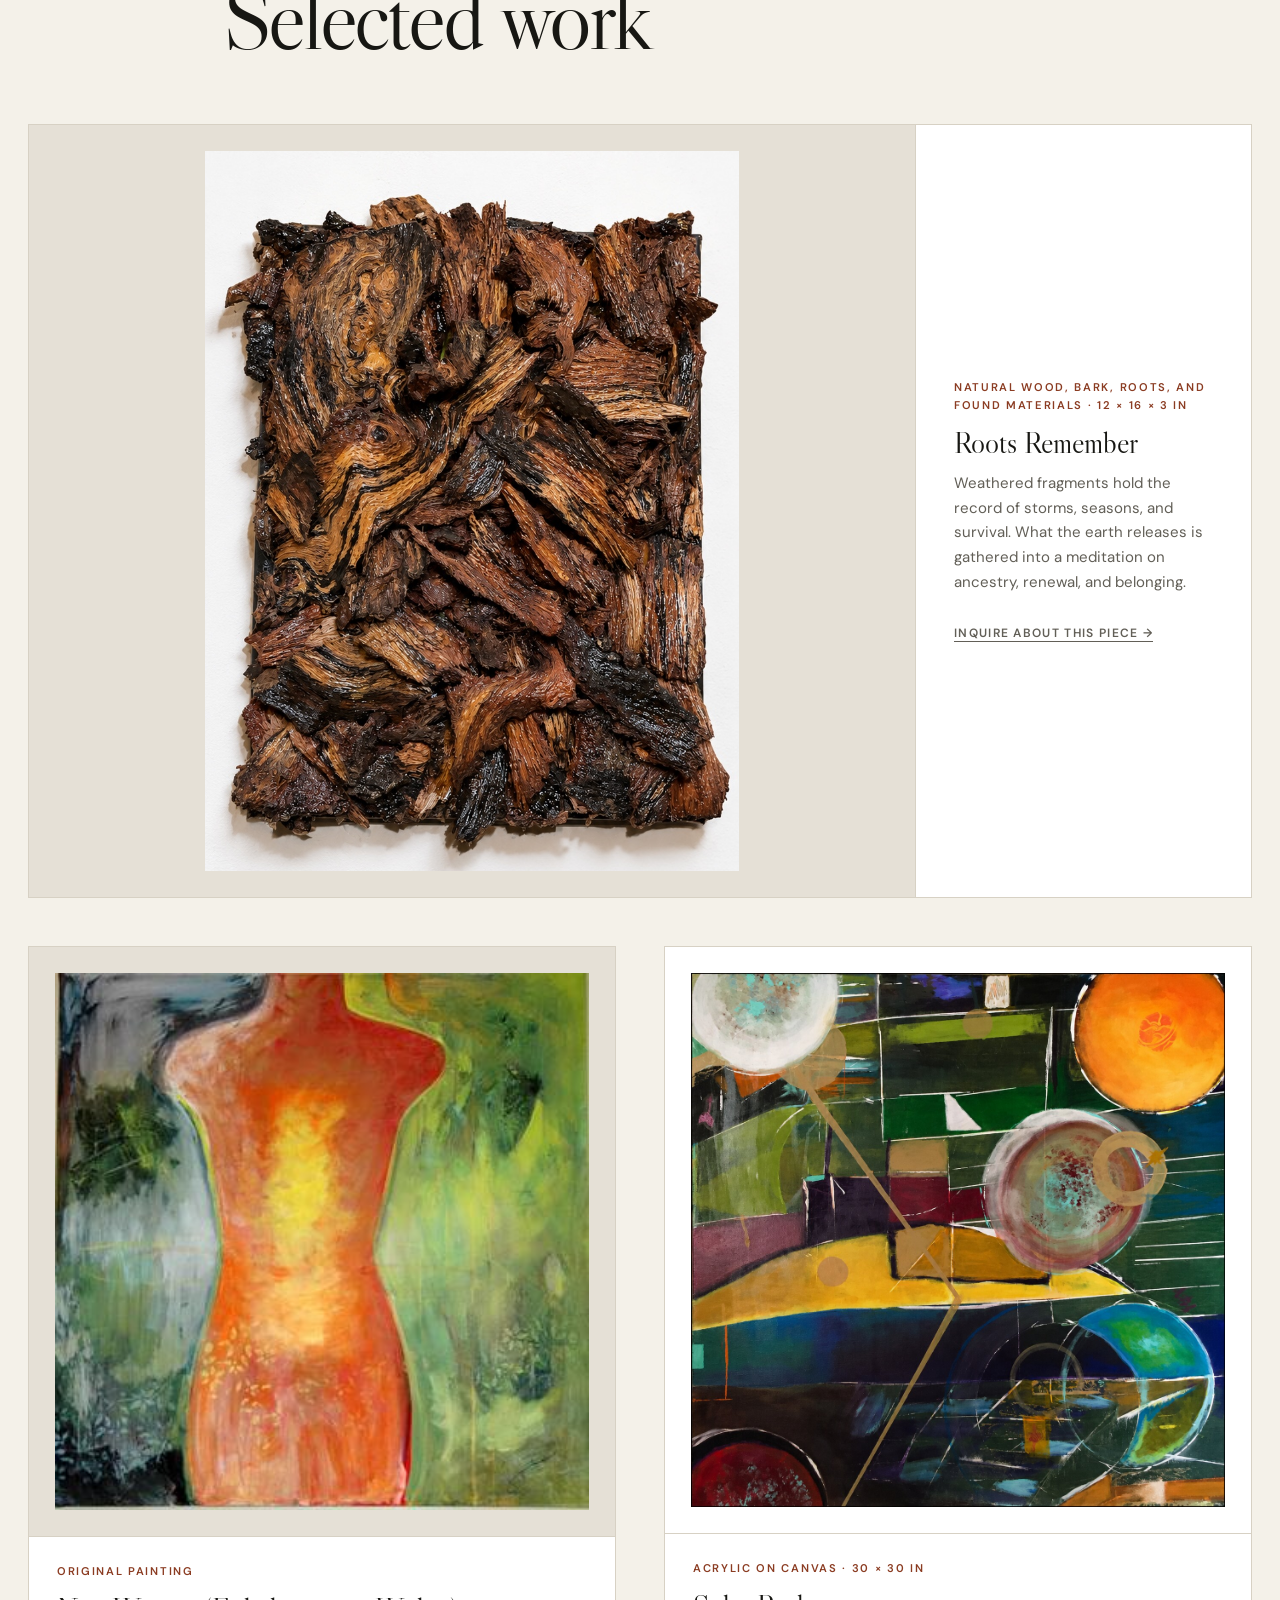
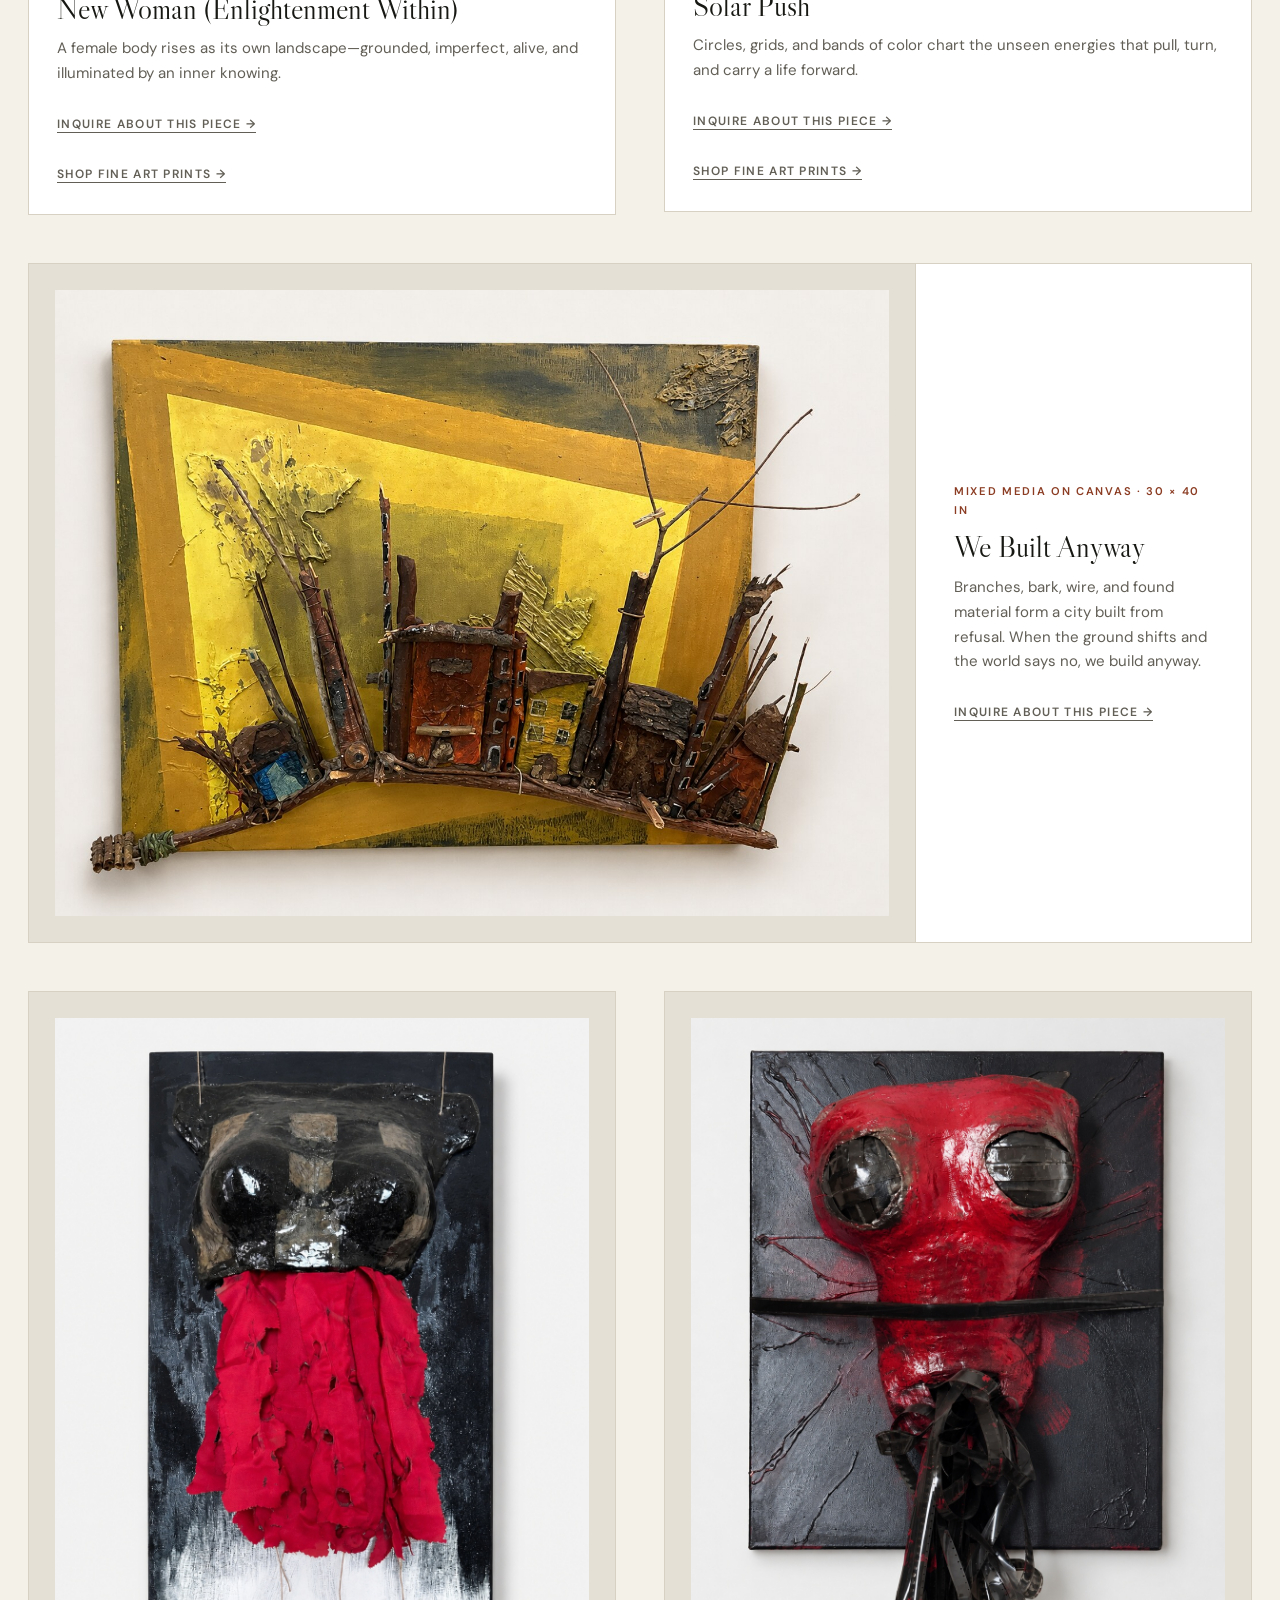
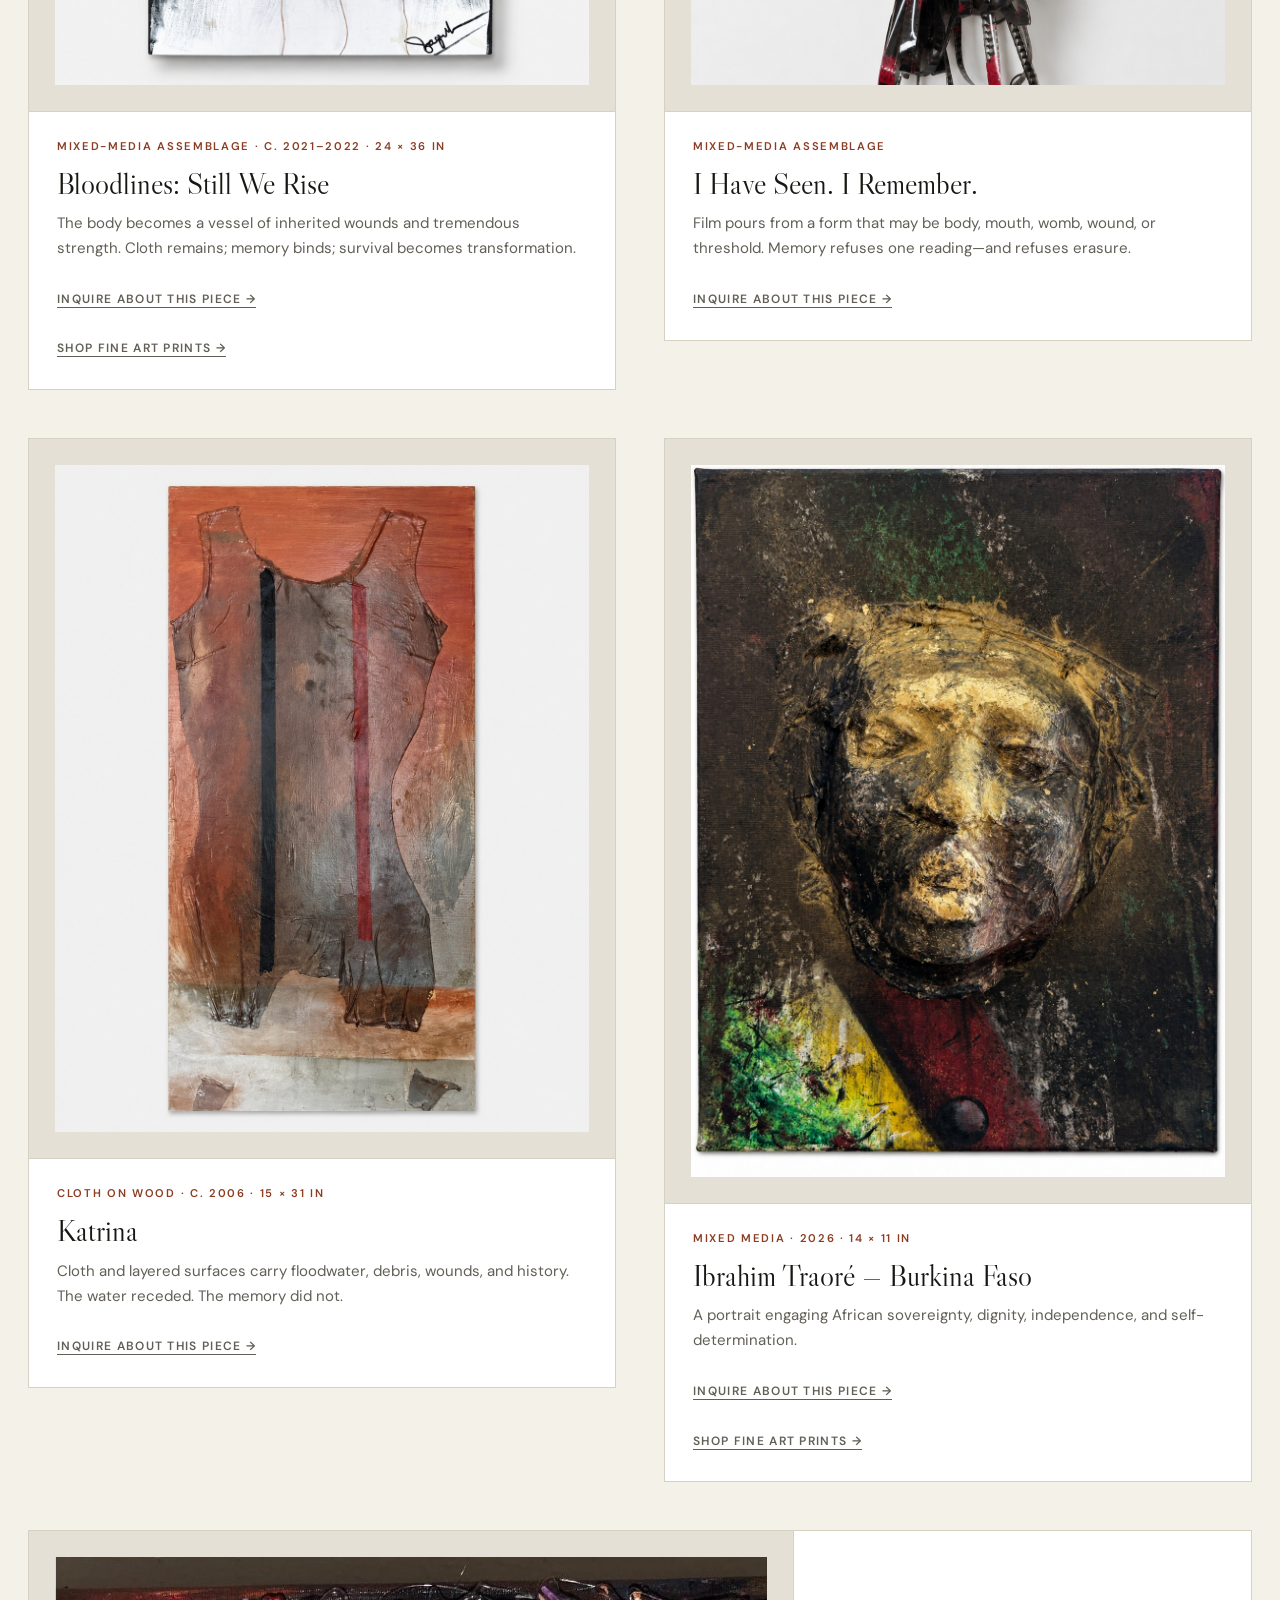
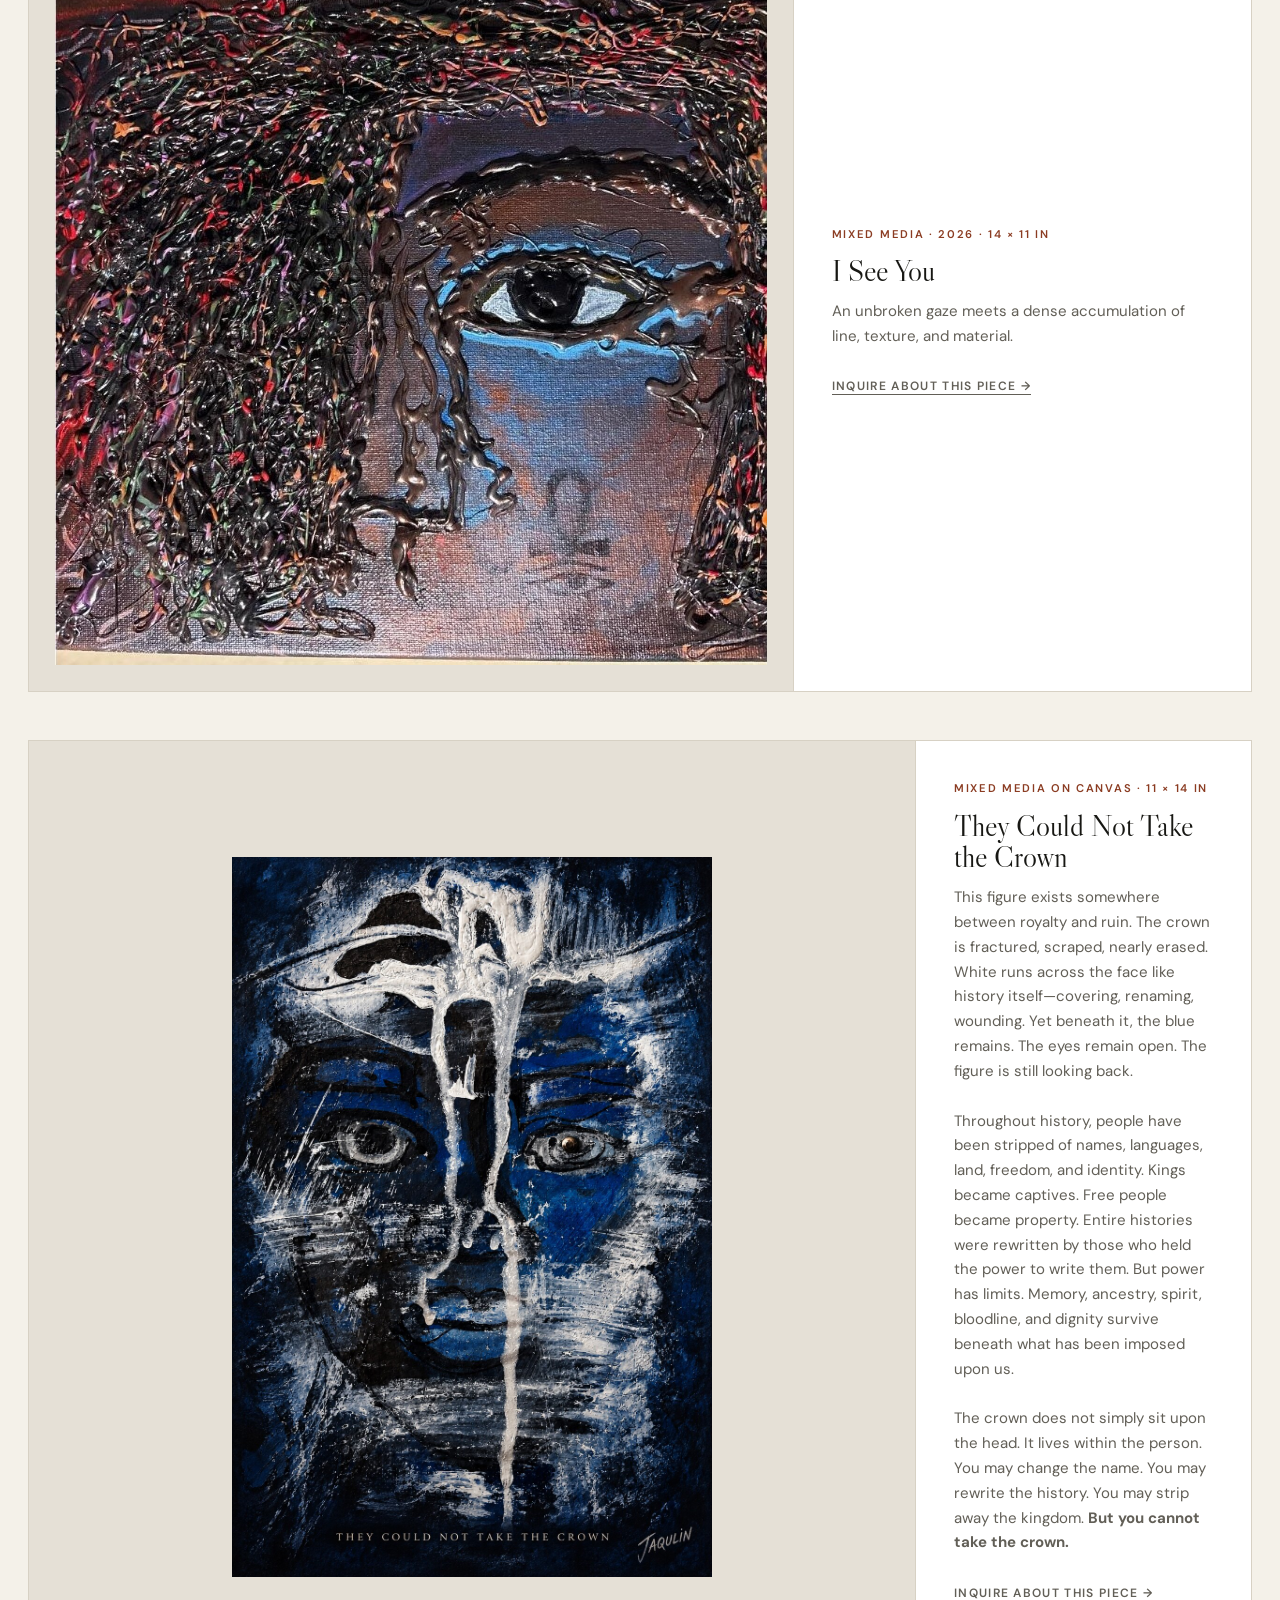
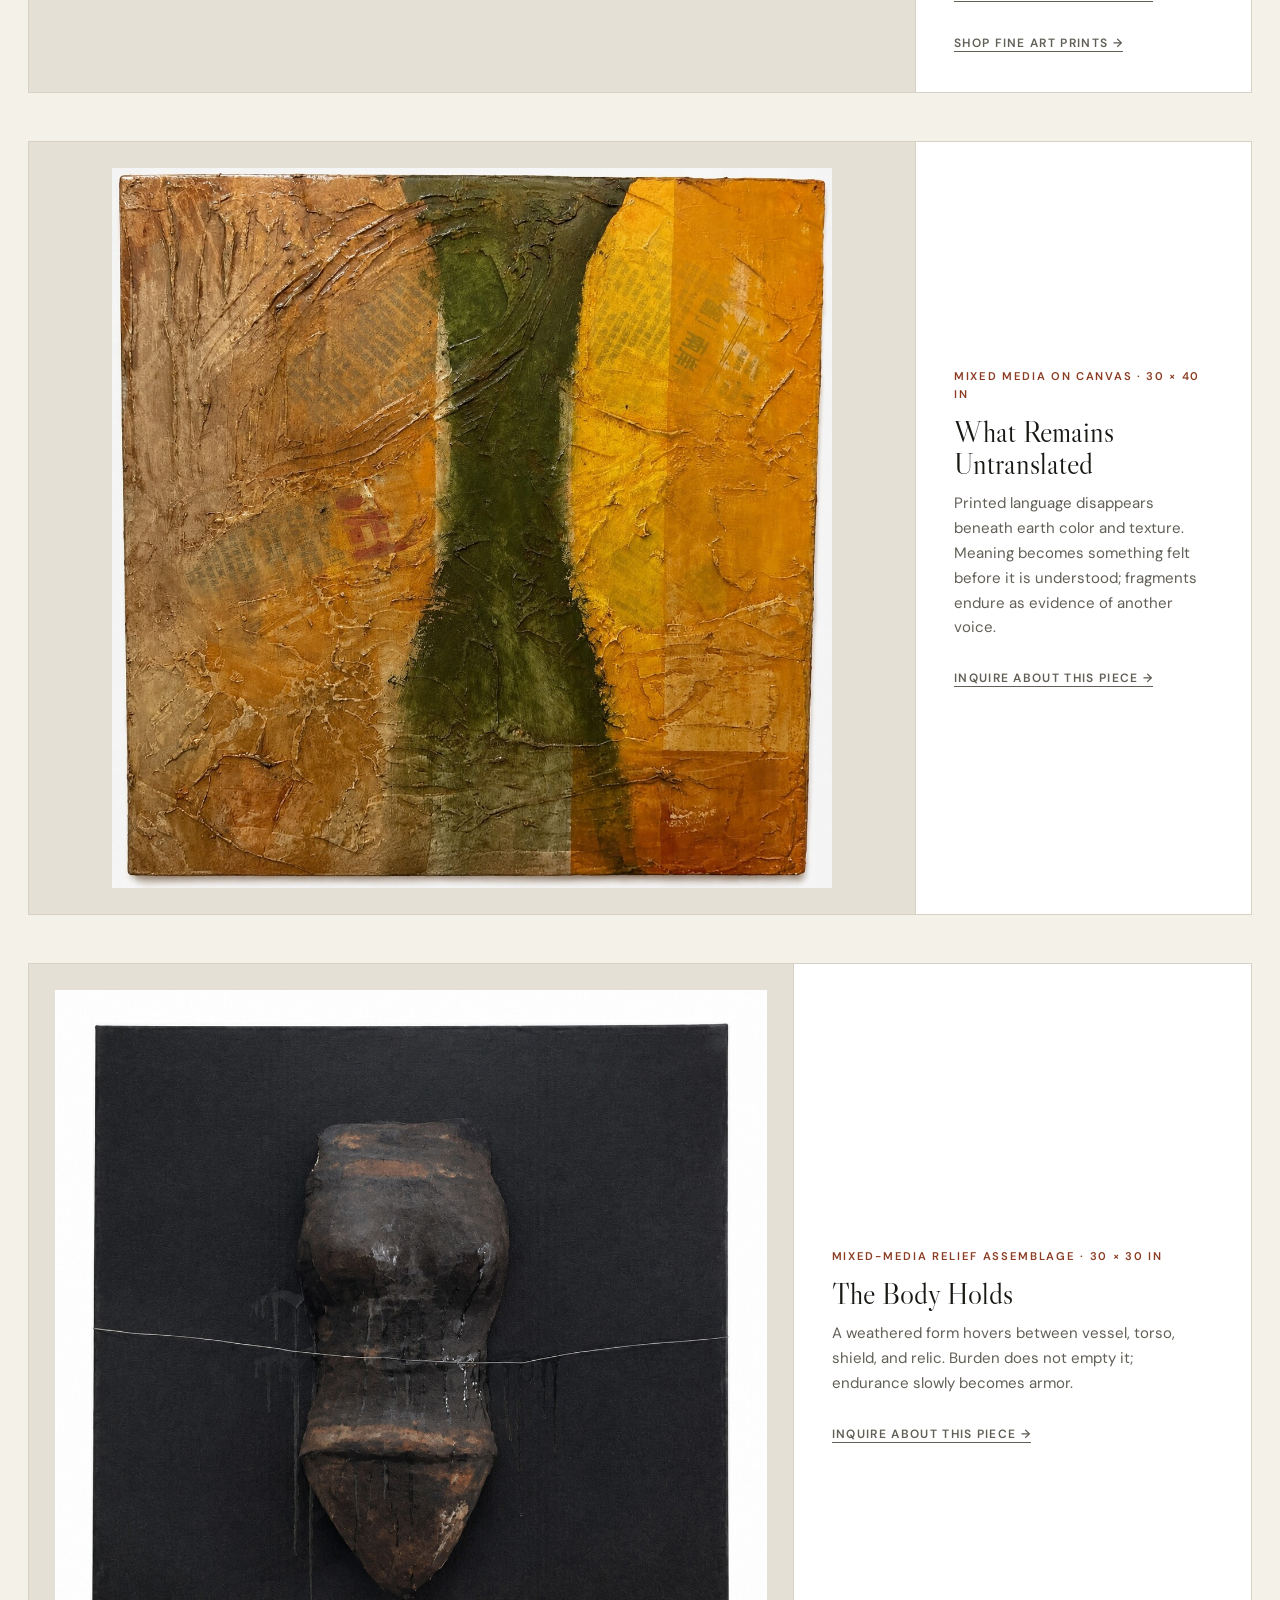
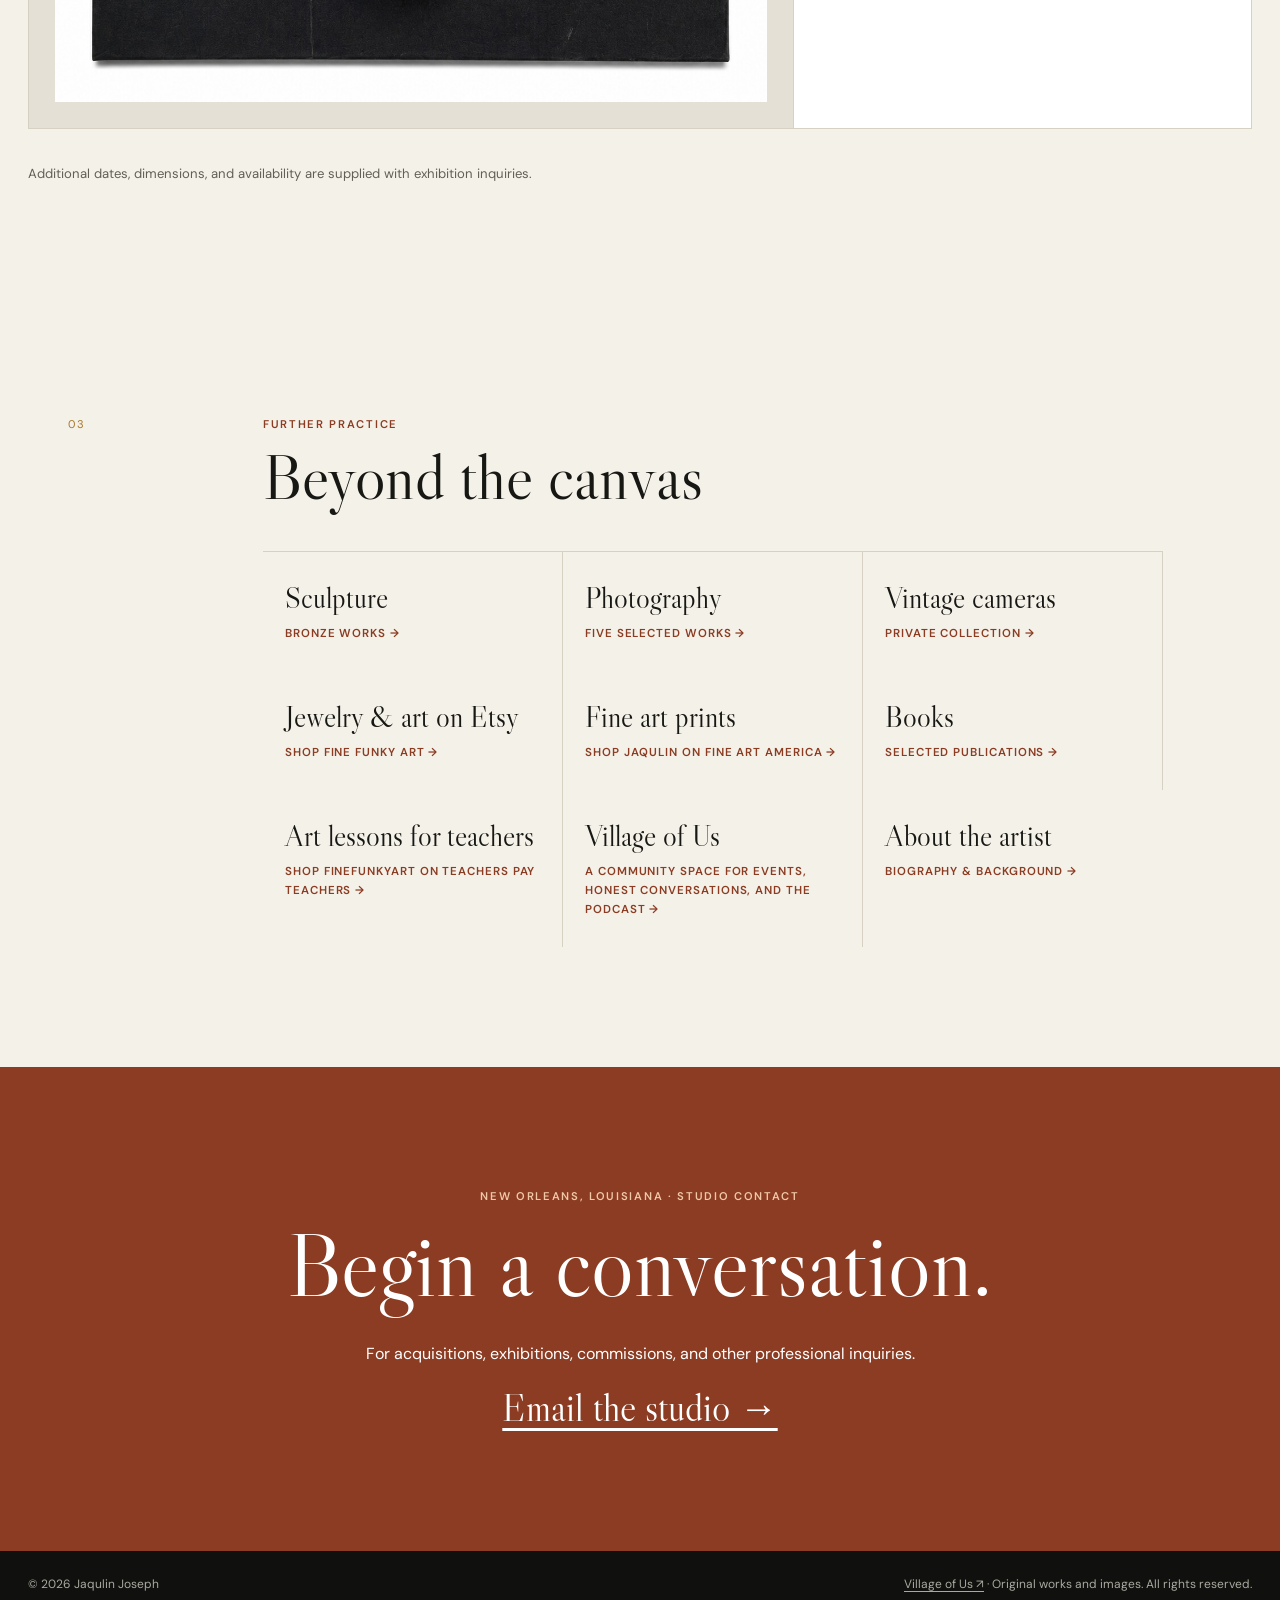
==== commit 68958bd4: "Replace CafePress with Fine Art America" ====
--- a/index.html
+++ b/index.html
@@ -121,7 +121,7 @@
         </details>
         <a href="about.html">About</a>
         <a href="https://finefunkyart.com" target="_blank" rel="noopener">Shop Jewelry &amp; Art on Etsy</a>
-        <a href="https://www.cafepress.com/shop/Finefunkyart" target="_blank" rel="noopener">Shop Prints &amp; Gifts</a>
+        <a href="https://fineartamerica.com/profiles/finefunkyart" target="_blank" rel="noopener">Shop Fine Art Prints</a>
         <a href="#contact">Contact</a>
       </nav>
     </header>
@@ -154,10 +154,10 @@
               >Inquire about this piece →</a
             ><br /><a
               class="text-link"
-              href="https://www.cafepress.com/shop/Finefunkyart/products?designId=140279038"
+              href="https://fineartamerica.com/profiles/finefunkyart"
               target="_blank"
               rel="noopener"
-              >Explore prints &amp; gifts →</a
+              >Shop fine art prints →</a
             >
           </figcaption>
         </figure>
@@ -230,10 +230,10 @@
                   >Inquire about this piece →</a
                 ><br /><br /><a
                   class="text-link"
-                  href="https://www.cafepress.com/shop/Finefunkyart/products?designId=140279047"
+                  href="https://fineartamerica.com/profiles/finefunkyart"
                   target="_blank"
                   rel="noopener"
-                  >Explore prints &amp; gifts →</a
+                  >Shop fine art prints →</a
                 >
               </p>
             </figcaption>
@@ -258,10 +258,10 @@
                   >Inquire about this piece →</a
                 ><br /><br /><a
                   class="text-link"
-                  href="https://www.cafepress.com/shop/Finefunkyart/products?designId=140279037"
+                  href="https://fineartamerica.com/profiles/finefunkyart"
                   target="_blank"
                   rel="noopener"
-                  >Explore prints &amp; gifts →</a
+                  >Shop fine art prints →</a
                 >
               </p>
             </figcaption>
@@ -312,10 +312,10 @@
                   >Inquire about this piece →</a
                 ><br /><br /><a
                   class="text-link"
-                  href="https://www.cafepress.com/shop/Finefunkyart/products?designId=140279048"
+                  href="https://fineartamerica.com/profiles/finefunkyart"
                   target="_blank"
                   rel="noopener"
-                  >Explore prints &amp; gifts →</a
+                  >Shop fine art prints →</a
                 >
               </p>
             </figcaption>
@@ -386,10 +386,10 @@
                   >Inquire about this piece →</a
                 ><br /><br /><a
                   class="text-link"
-                  href="https://www.cafepress.com/shop/Finefunkyart/products?designId=140279040"
+                  href="https://fineartamerica.com/profiles/finefunkyart"
                   target="_blank"
                   rel="noopener"
-                  >Explore prints &amp; gifts →</a
+                  >Shop fine art prints →</a
                 >
               </p>
             </figcaption>
@@ -449,10 +449,10 @@
                   >Inquire about this piece →</a
                 ><br /><br /><a
                   class="text-link"
-                  href="https://www.cafepress.com/shop/Finefunkyart/products?designId=140279039"
+                  href="https://fineartamerica.com/profiles/finefunkyart"
                   target="_blank"
                   rel="noopener"
-                  >Explore prints &amp; gifts →</a
+                  >Shop fine art prints →</a
                 >
               </p>
             </figcaption>
@@ -528,8 +528,8 @@
             <a href="https://finefunkyart.com" target="_blank" rel="noopener"
               ><span>Jewelry &amp; art on Etsy</span><small>Shop Fine Funky Art →</small></a
             >
-            <a href="https://www.cafepress.com/shop/Finefunkyart" target="_blank" rel="noopener"
-              ><span>Wearable art</span><small>Fine Funky Art →</small></a
+            <a href="https://fineartamerica.com/profiles/finefunkyart" target="_blank" rel="noopener"
+              ><span>Fine art prints</span><small>Shop Jaqulin on Fine Art America →</small></a
             >
             <a href="books.html"
               ><span>Books</span><small>Selected publications →</small></a
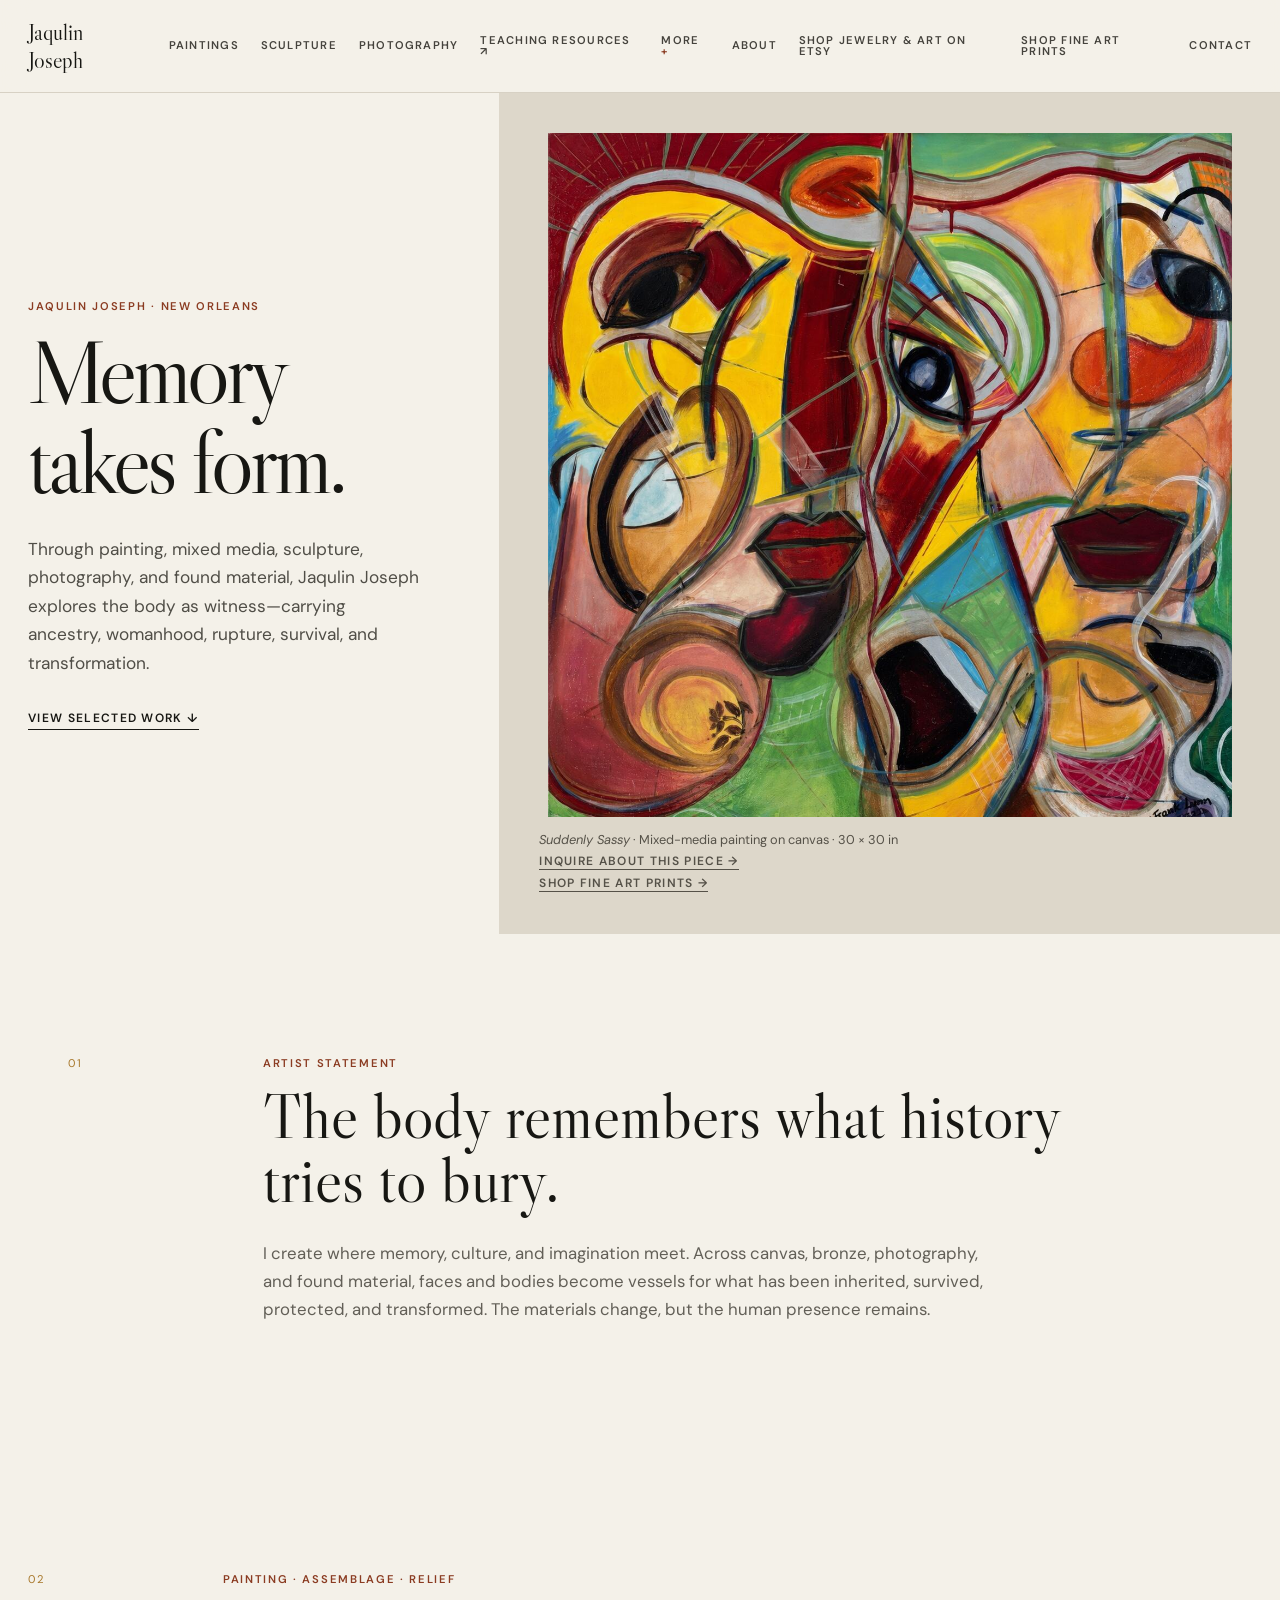
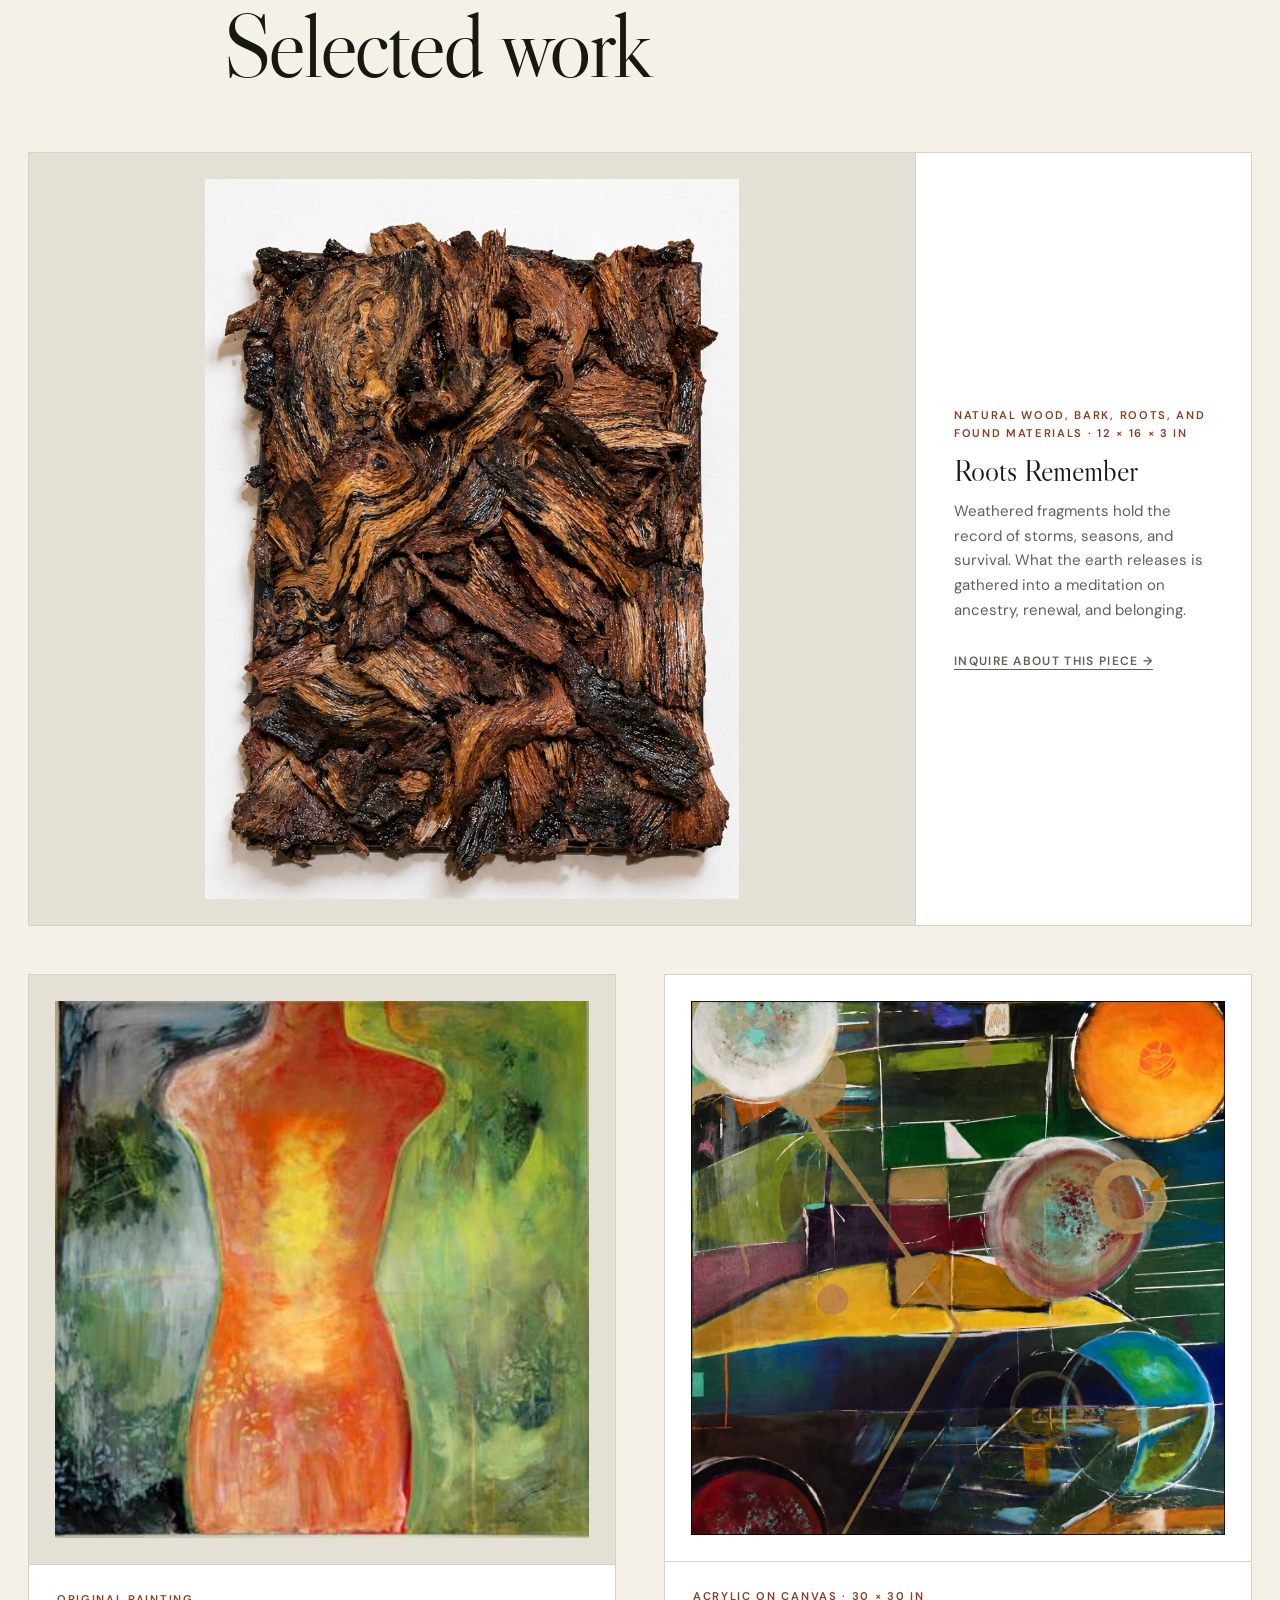
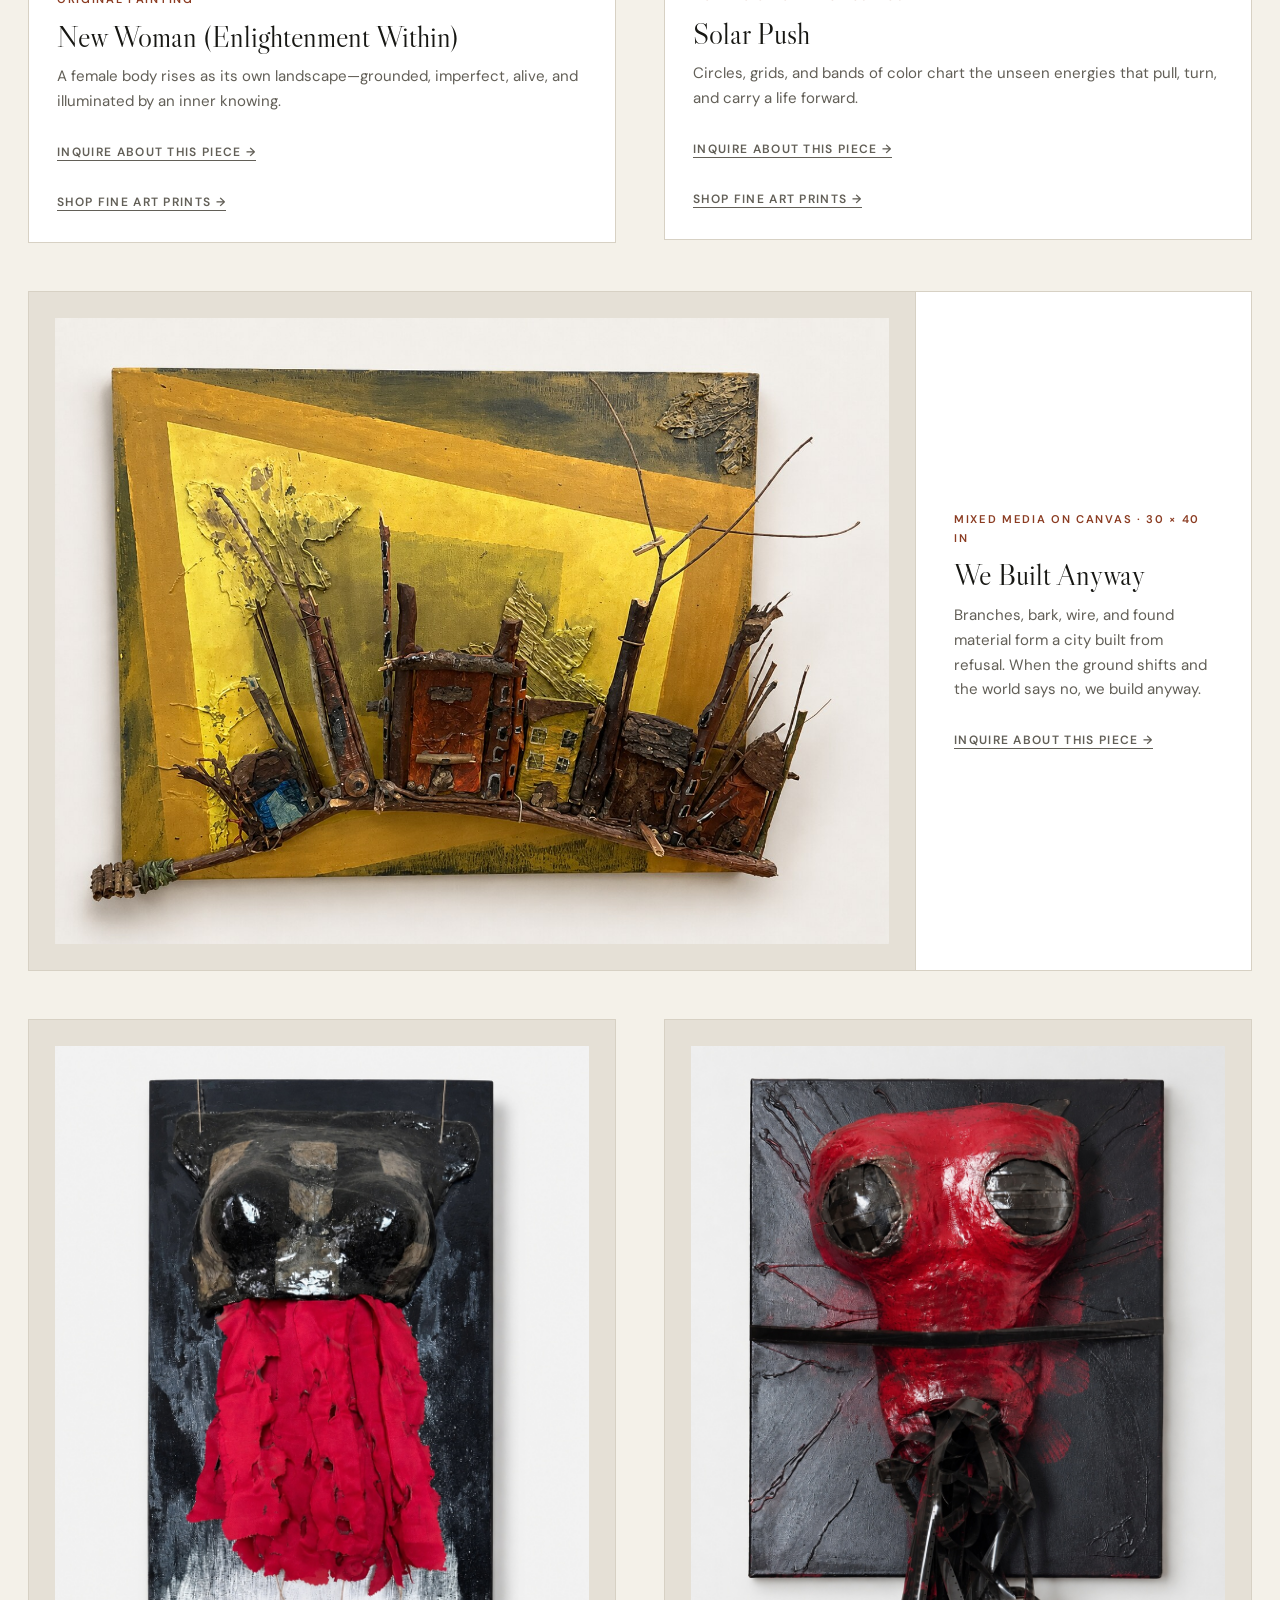
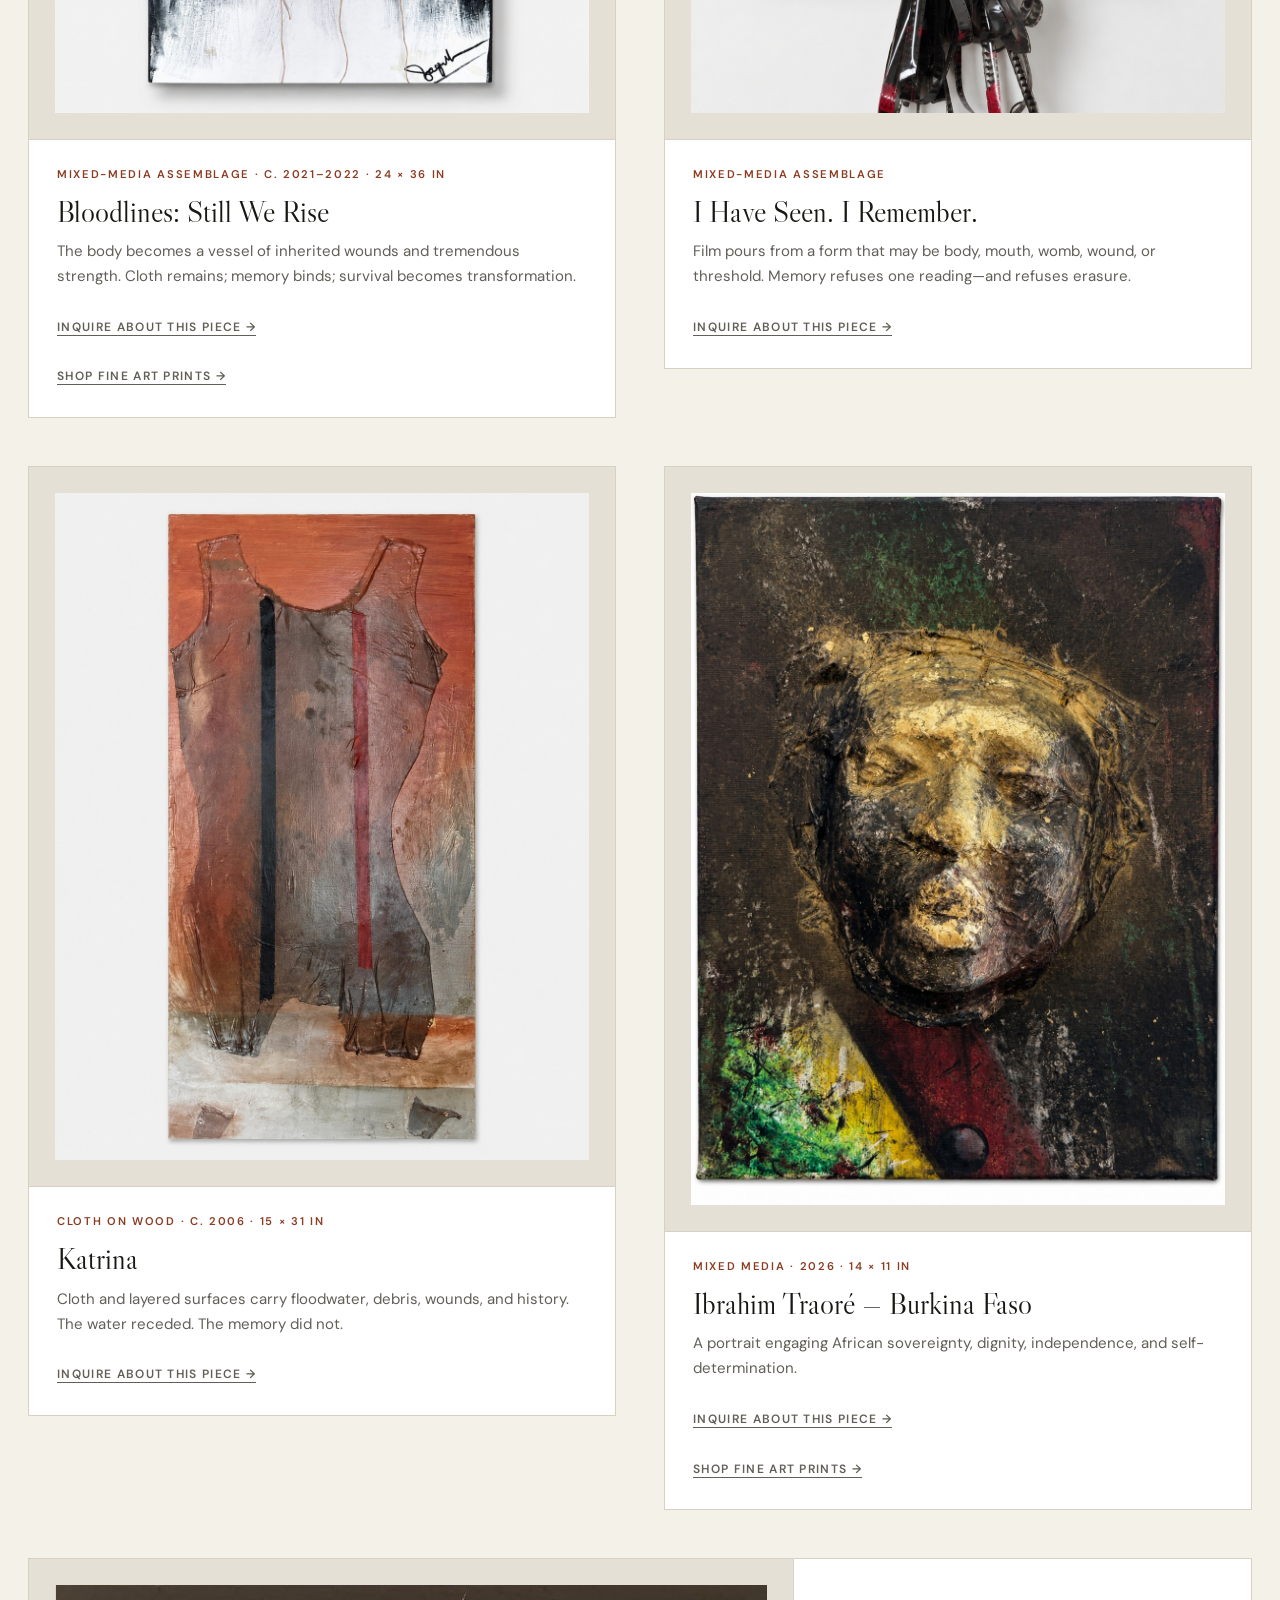
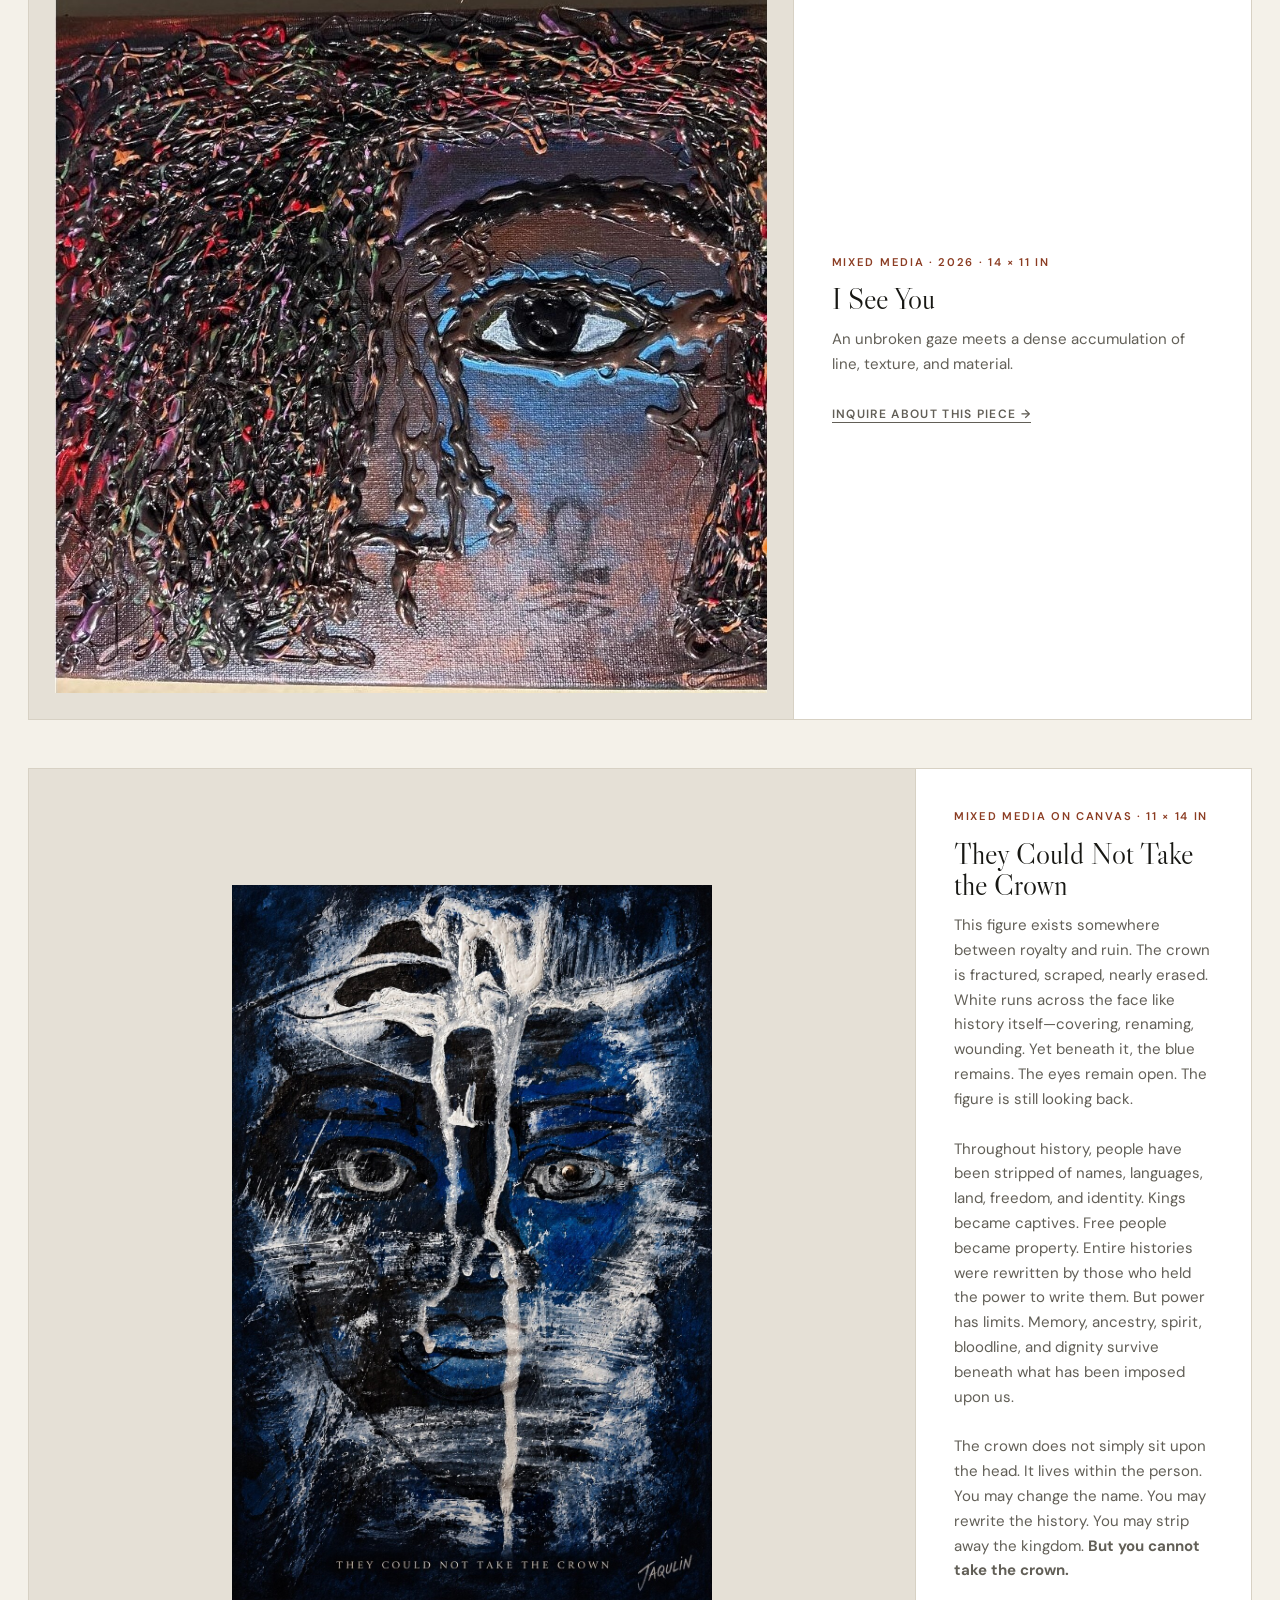
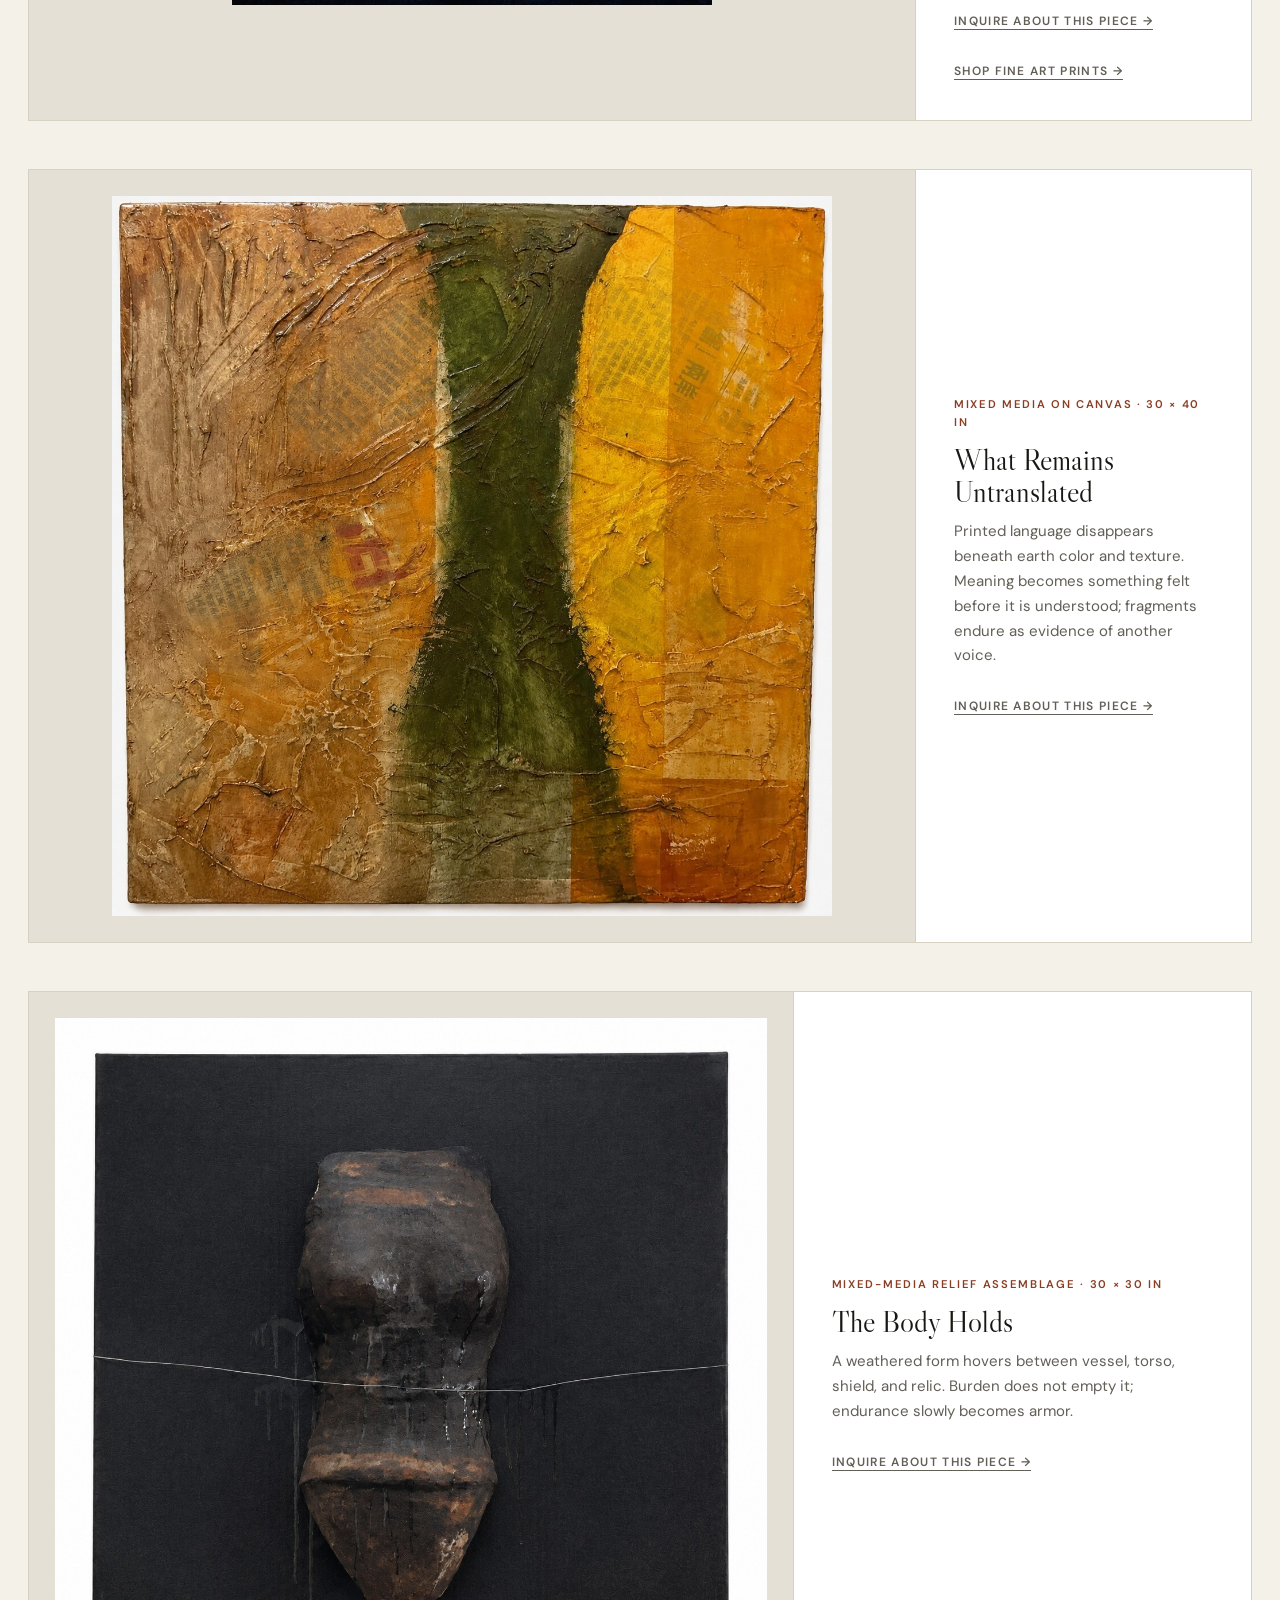
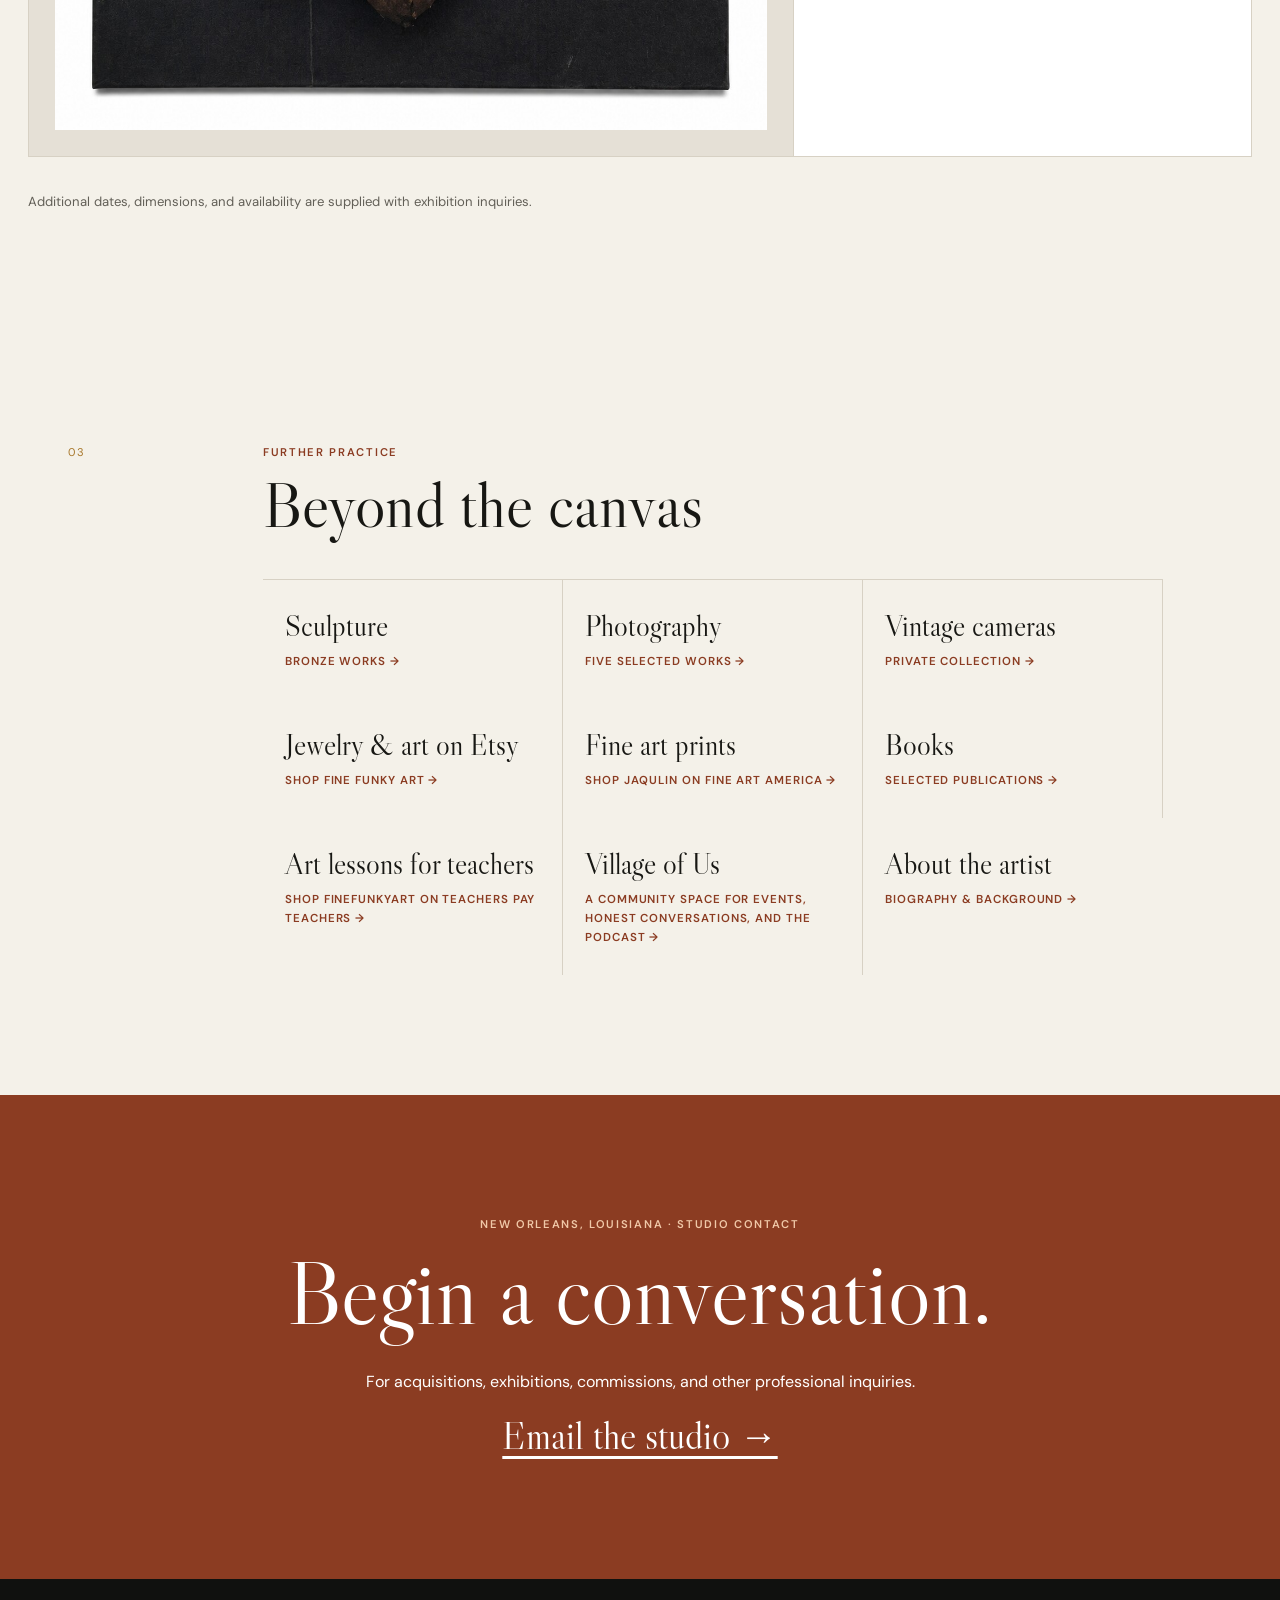
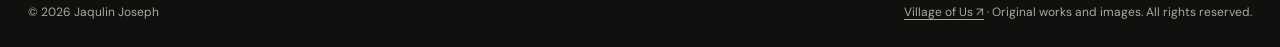
==== commit 43686255: "Surface TPT teaching resources in primary navigation" ====
--- a/index.html
+++ b/index.html
@@ -5,12 +5,12 @@
     <meta name="viewport" content="width=device-width,initial-scale=1" />
     <meta
       name="description"
-      content="Selected paintings and mixed-media works by New Orleans artist Jaqulin Joseph."
+      content="Jaqulin Joseph is a New Orleans artist and art educator creating painting, mixed media, sculpture, photography, and classroom art resources through Fine Funky Art."
     />
     <link rel="canonical" href="https://jaqulin.com/" />
     <meta property="og:type" content="website" />
-    <meta property="og:title" content="Jaqulin Joseph — New Orleans Artist" />
-    <meta property="og:description" content="Selected paintings, mixed-media works, sculpture, and photography by New Orleans artist Jaqulin Joseph." />
+    <meta property="og:title" content="Jaqulin Joseph — Artist & Art Educator | Fine Funky Art" />
+    <meta property="og:description" content="Painting, mixed media, sculpture, photography, and classroom art resources by New Orleans artist and educator Jaqulin Joseph." />
     <meta property="og:url" content="https://jaqulin.com/" />
     <meta property="og:image" content="https://jaqulin.com/images/suddenly-sassy-glare-free.jpg?v=20260905" />
     <meta name="twitter:card" content="summary_large_image" />
@@ -18,7 +18,7 @@
       name="copyright"
       content="© 2026 Jaqulin Joseph. All rights reserved."
     />
-    <title>Jaqulin Joseph — Artist</title>
+    <title>Jaqulin Joseph | Artist & Art Educator | Fine Funky Art</title>
     <link rel="icon" href="favicon.svg" type="image/svg+xml" />
     <link rel="preconnect" href="https://fonts.googleapis.com" />
     <link rel="preconnect" href="https://fonts.gstatic.com" crossorigin />
@@ -103,17 +103,17 @@
         <a href="#selected">Paintings</a>
         <a href="sculpture.html">Sculpture</a>
         <a href="photography.html">Photography</a>
+        <a
+          href="https://www.teacherspayteachers.com/store/finefunkyart"
+          target="_blank"
+          rel="noopener"
+          >Teaching Resources ↗</a
+        >
         <details class="nav-more">
           <summary>More</summary>
           <div class="nav-more-menu">
             <a href="cameras.html">Cameras</a>
             <a href="books.html">Books</a>
-            <a
-              href="https://www.teacherspayteachers.com/store/finefunkyart"
-              target="_blank"
-              rel="noopener"
-              >Teaching Resources ↗</a
-            >
             <a href="https://villageofus.com" target="_blank" rel="noopener"
               >Village of Us ↗</a
             >
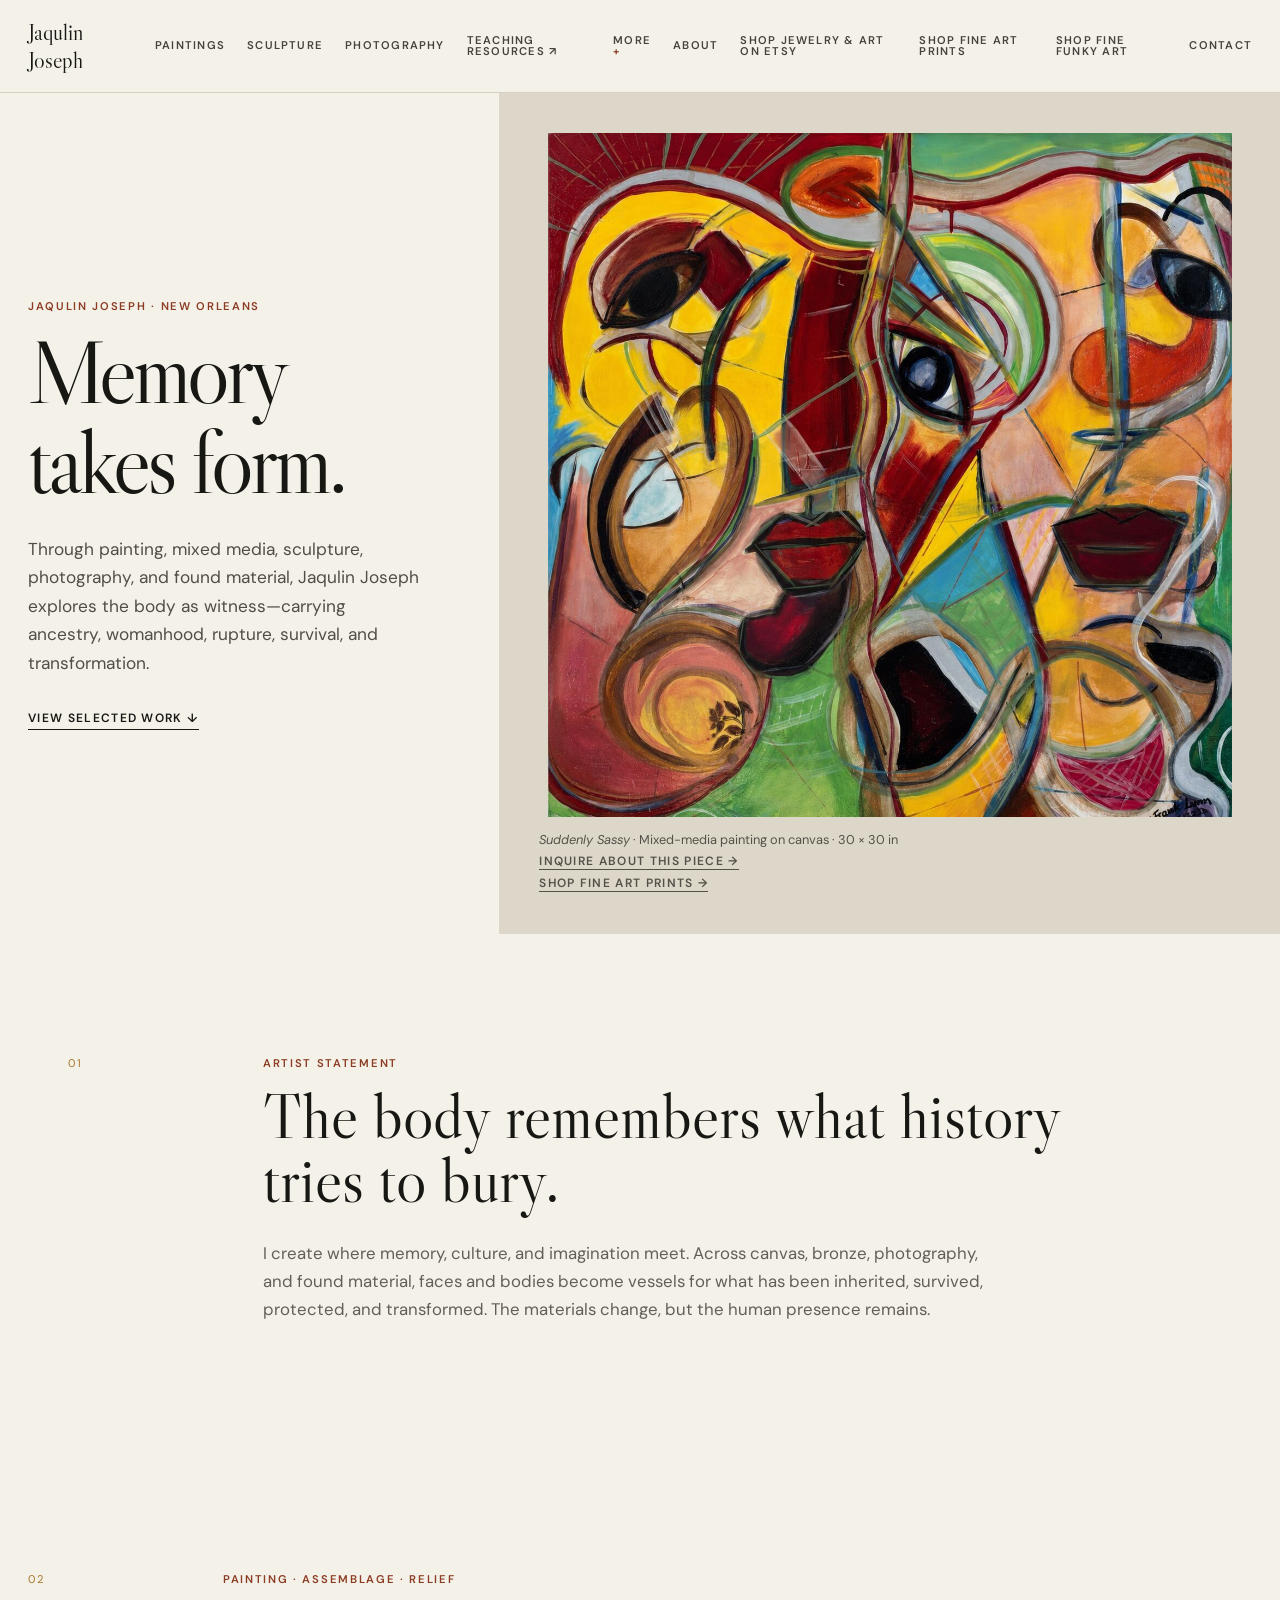
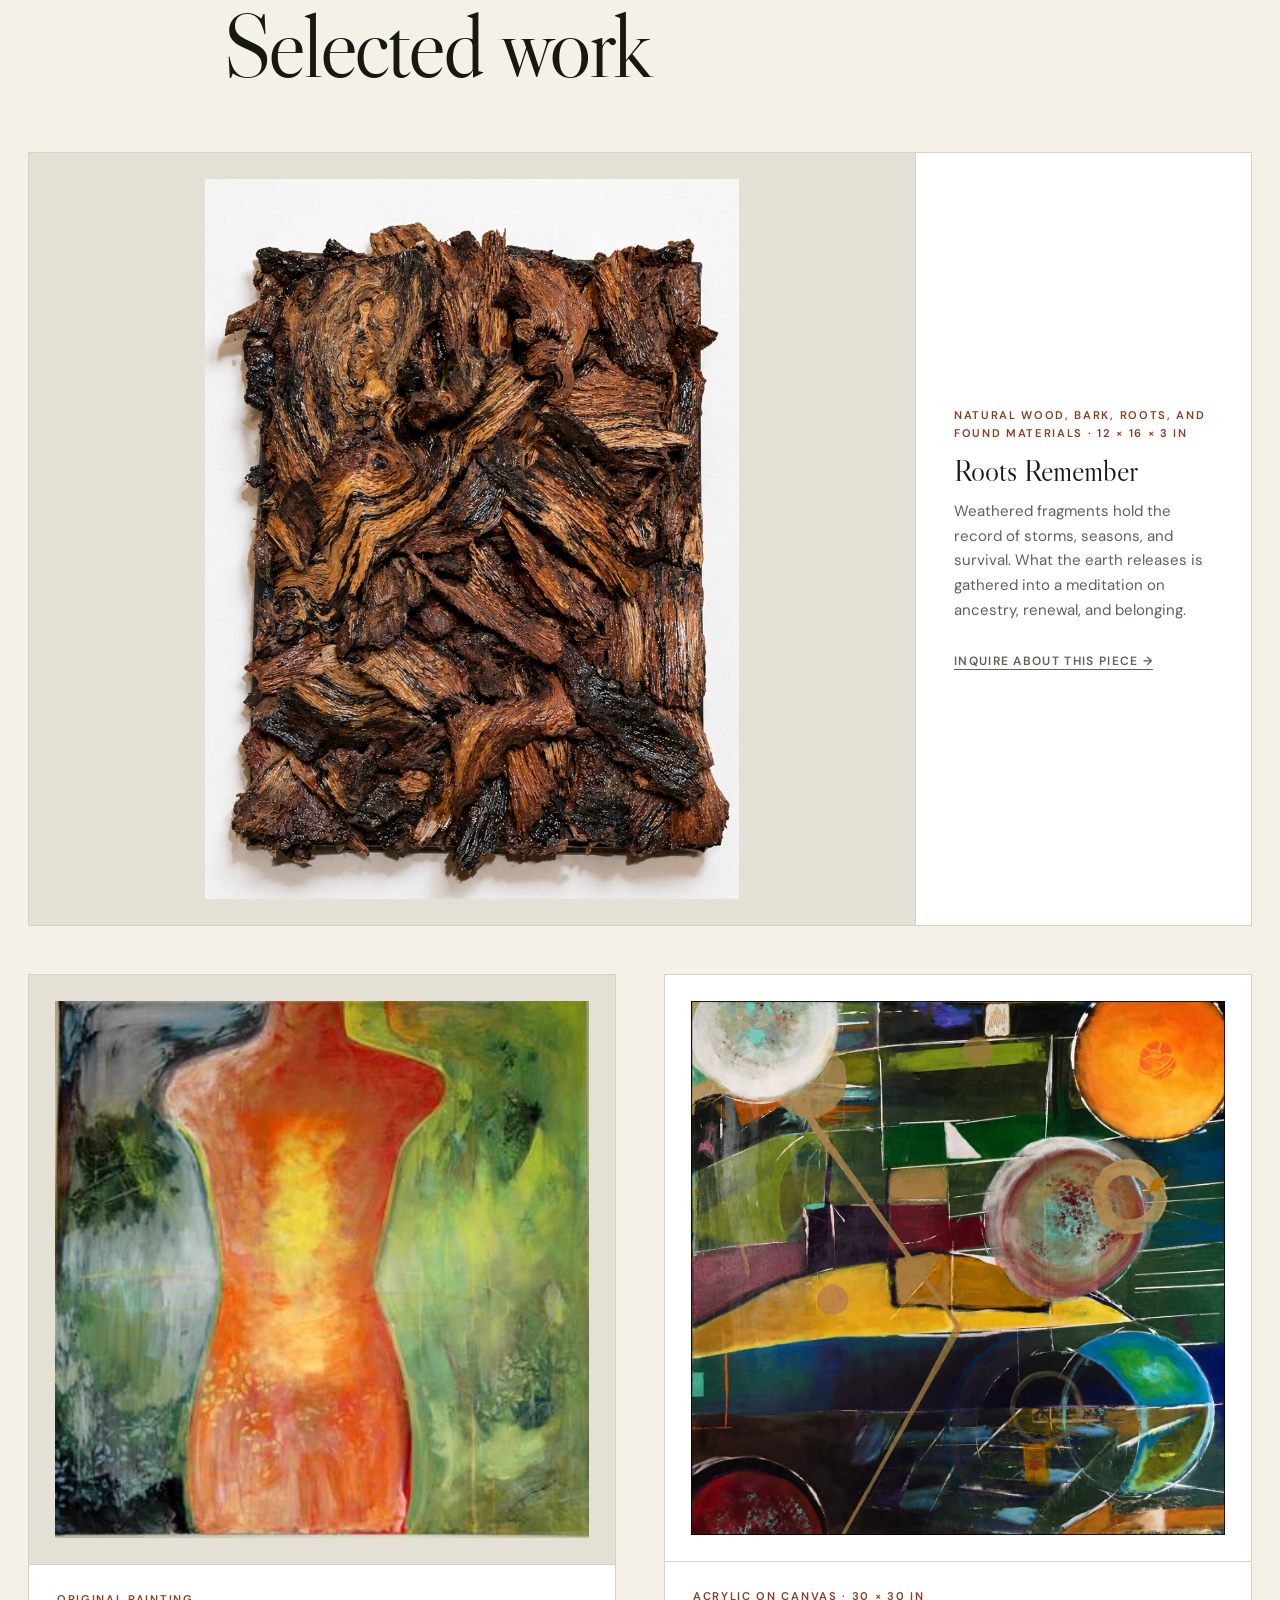
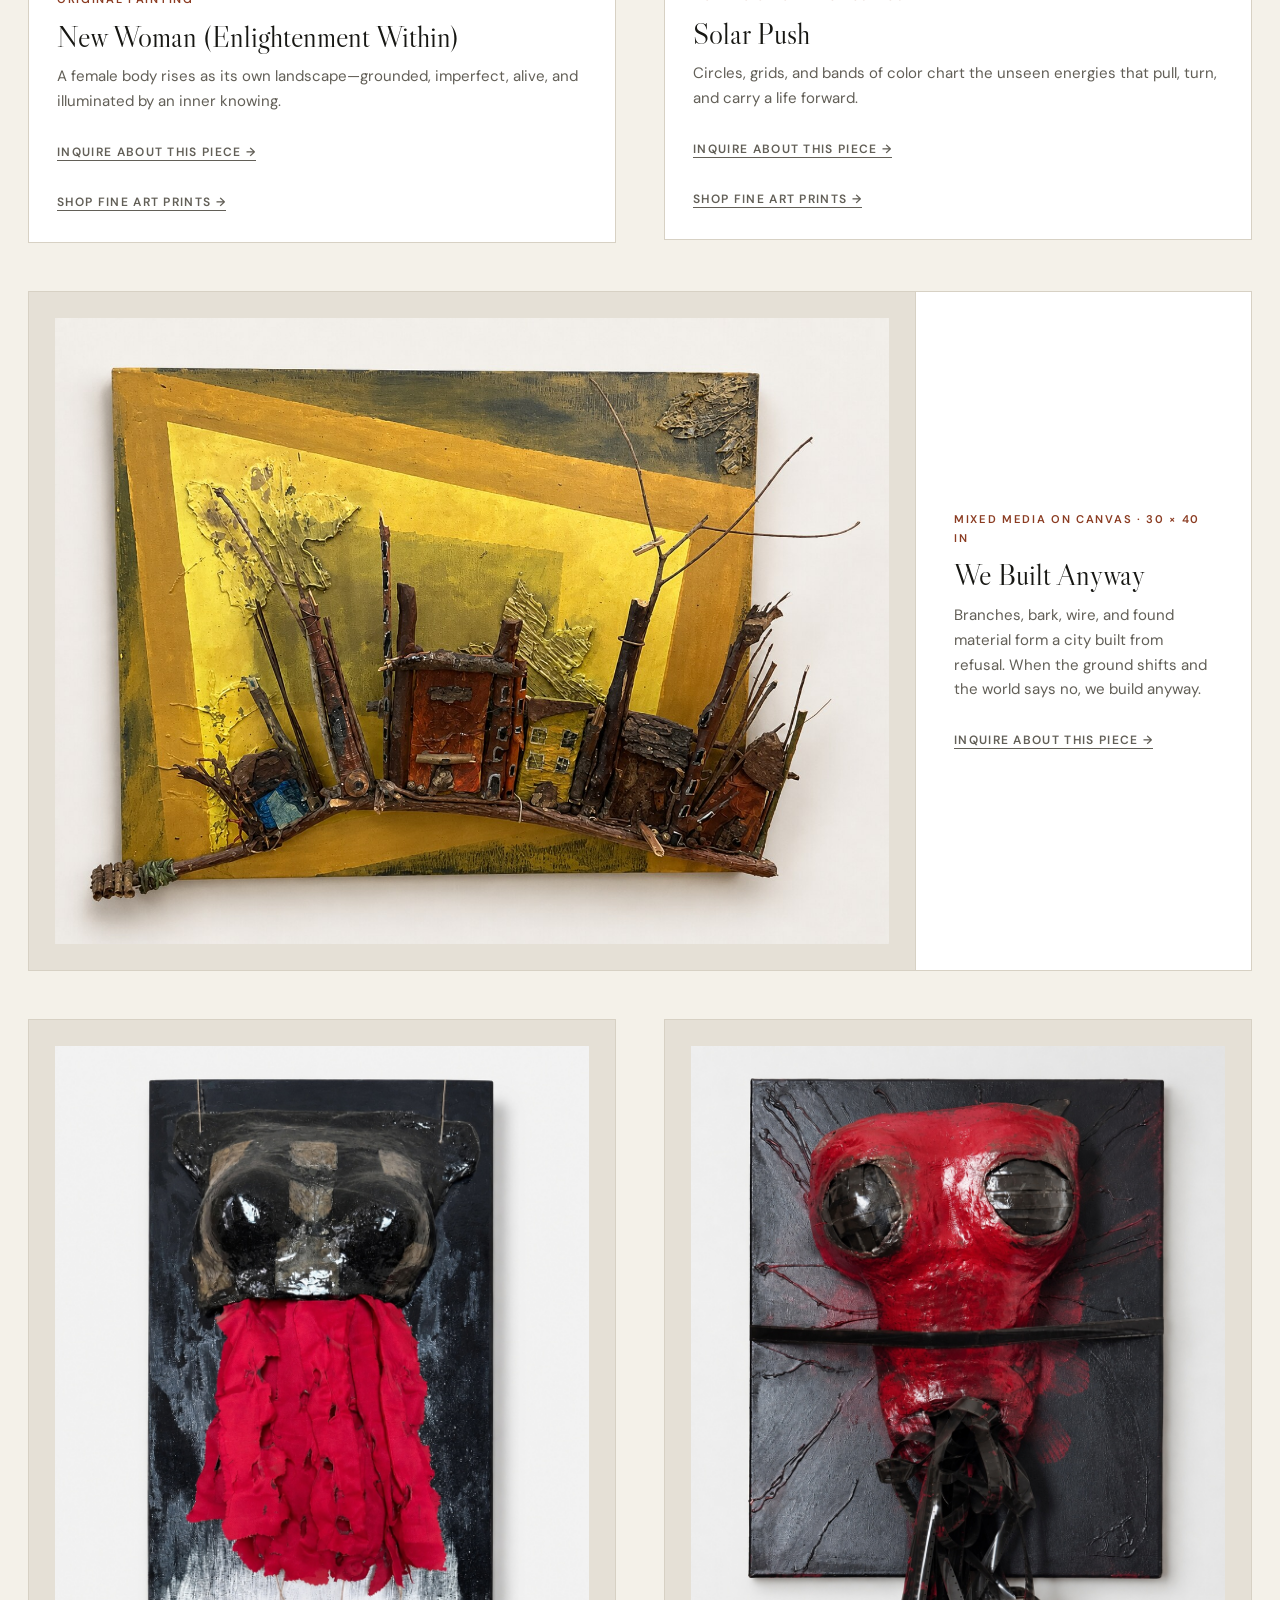
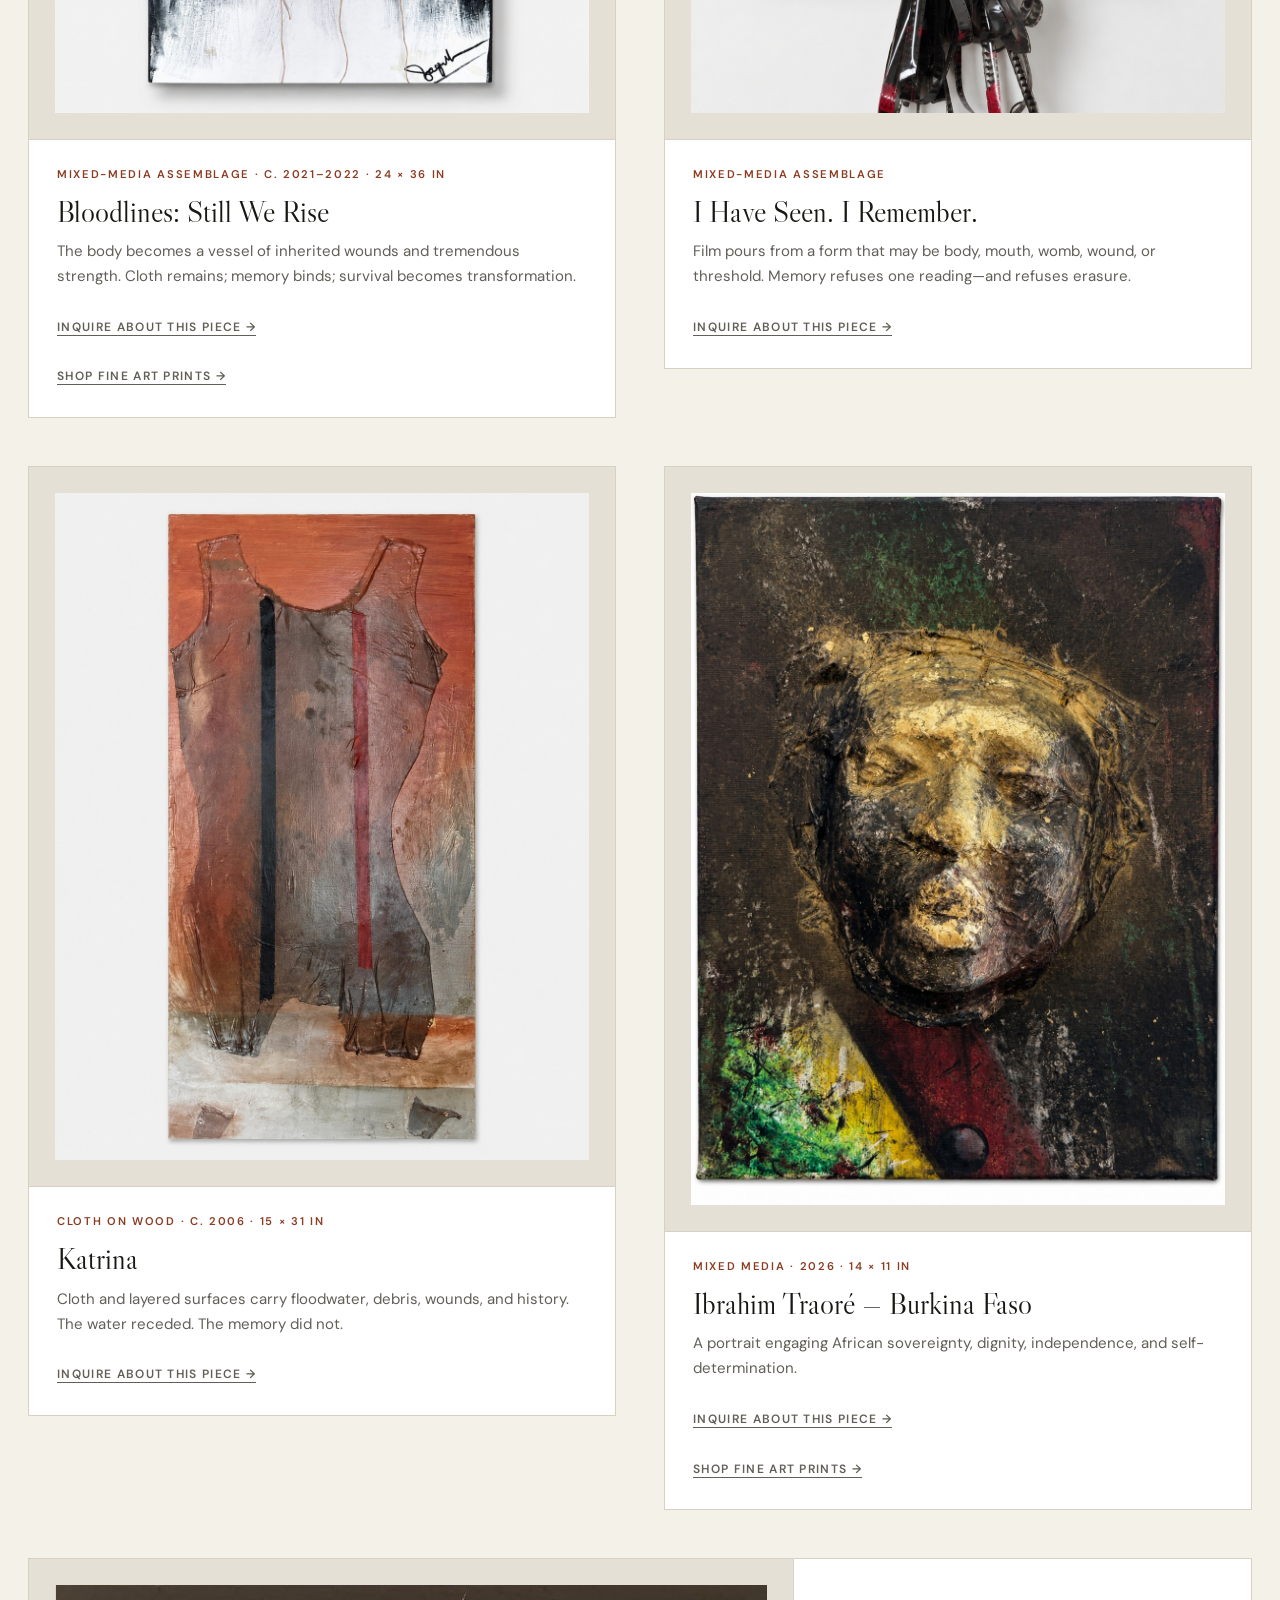
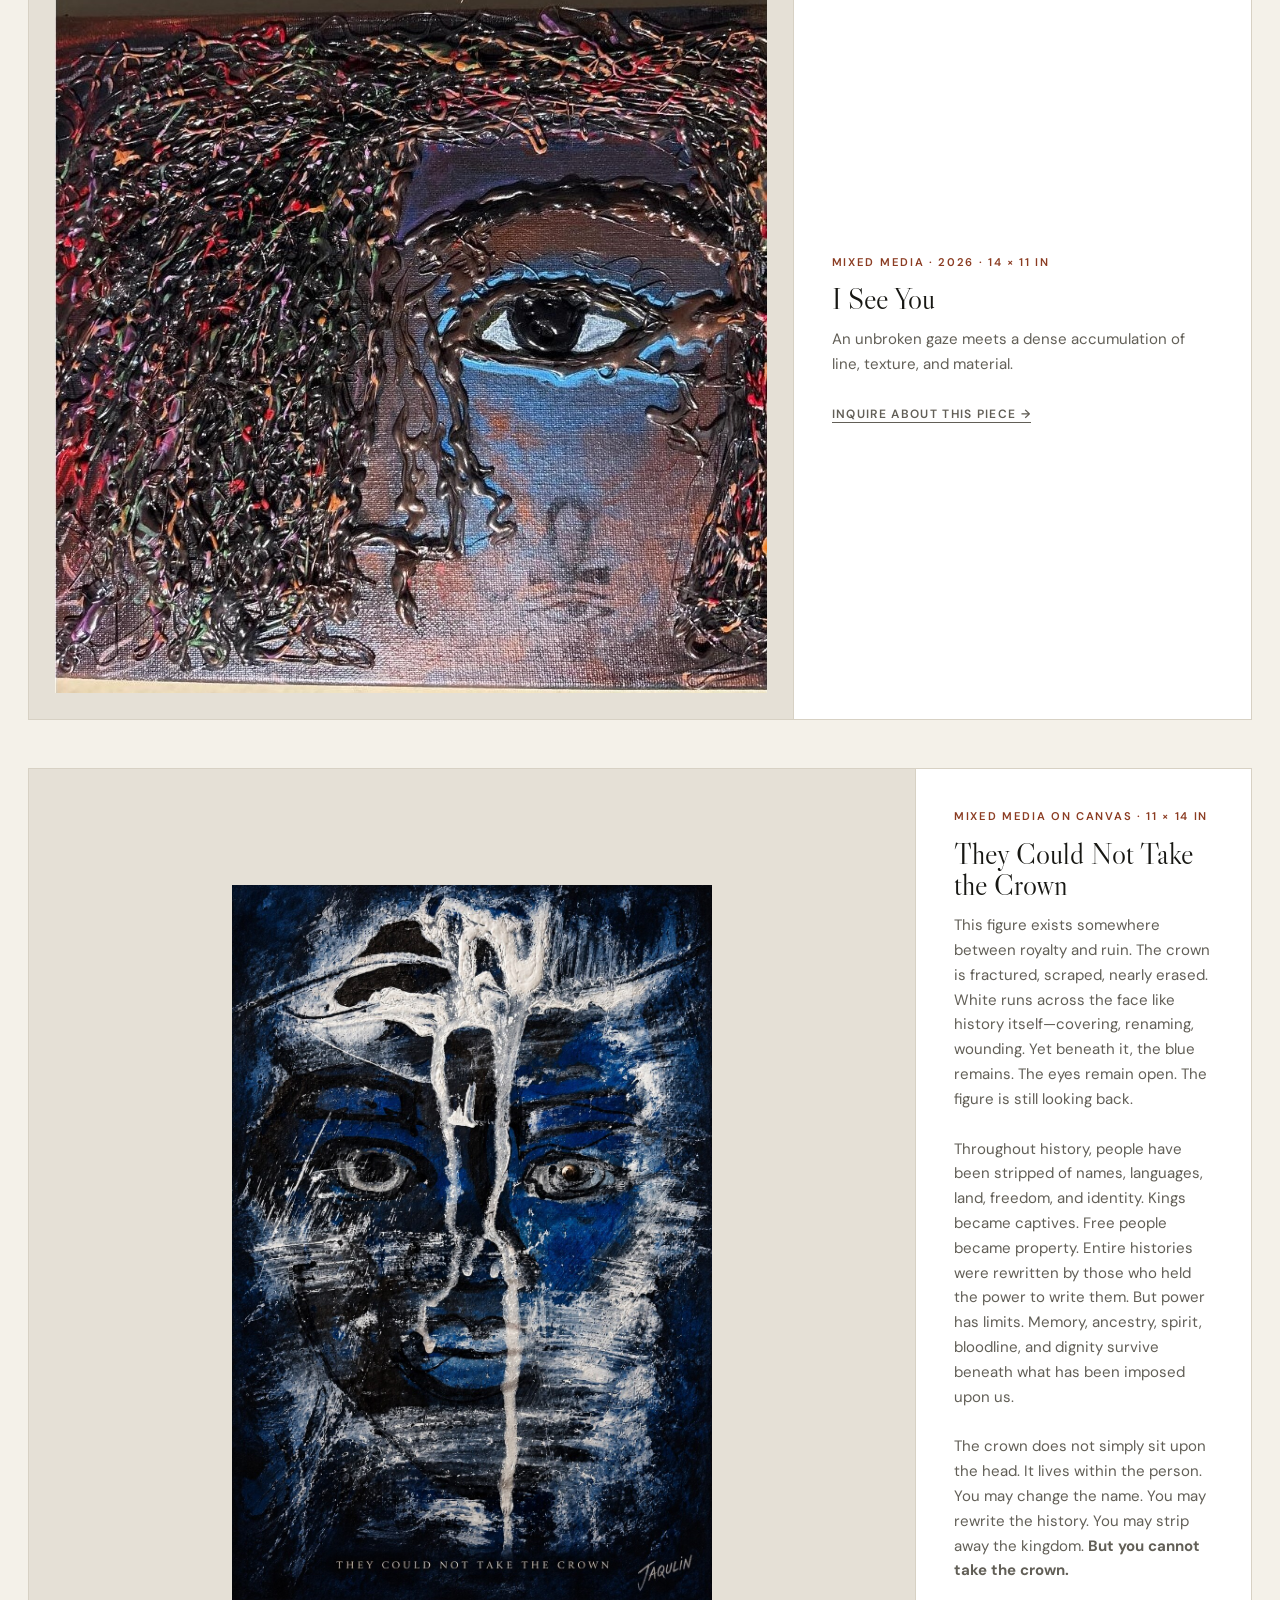
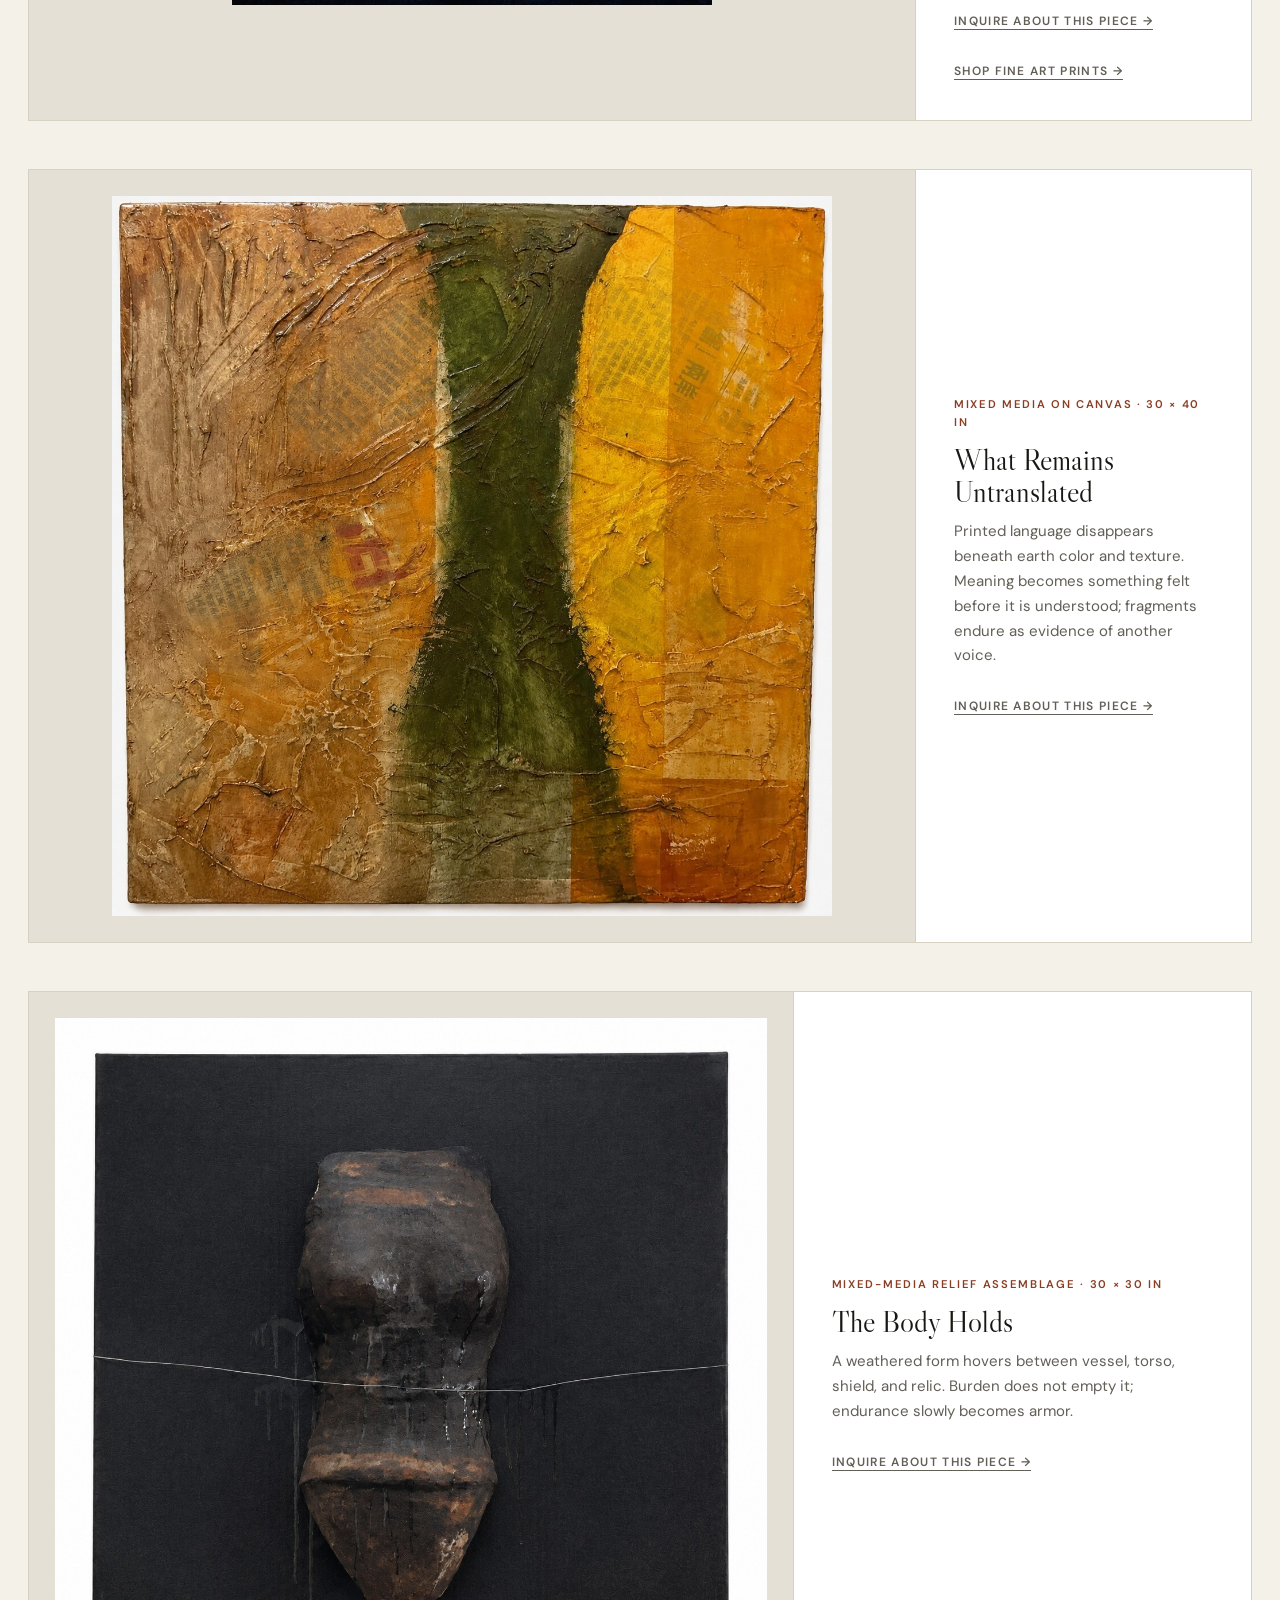
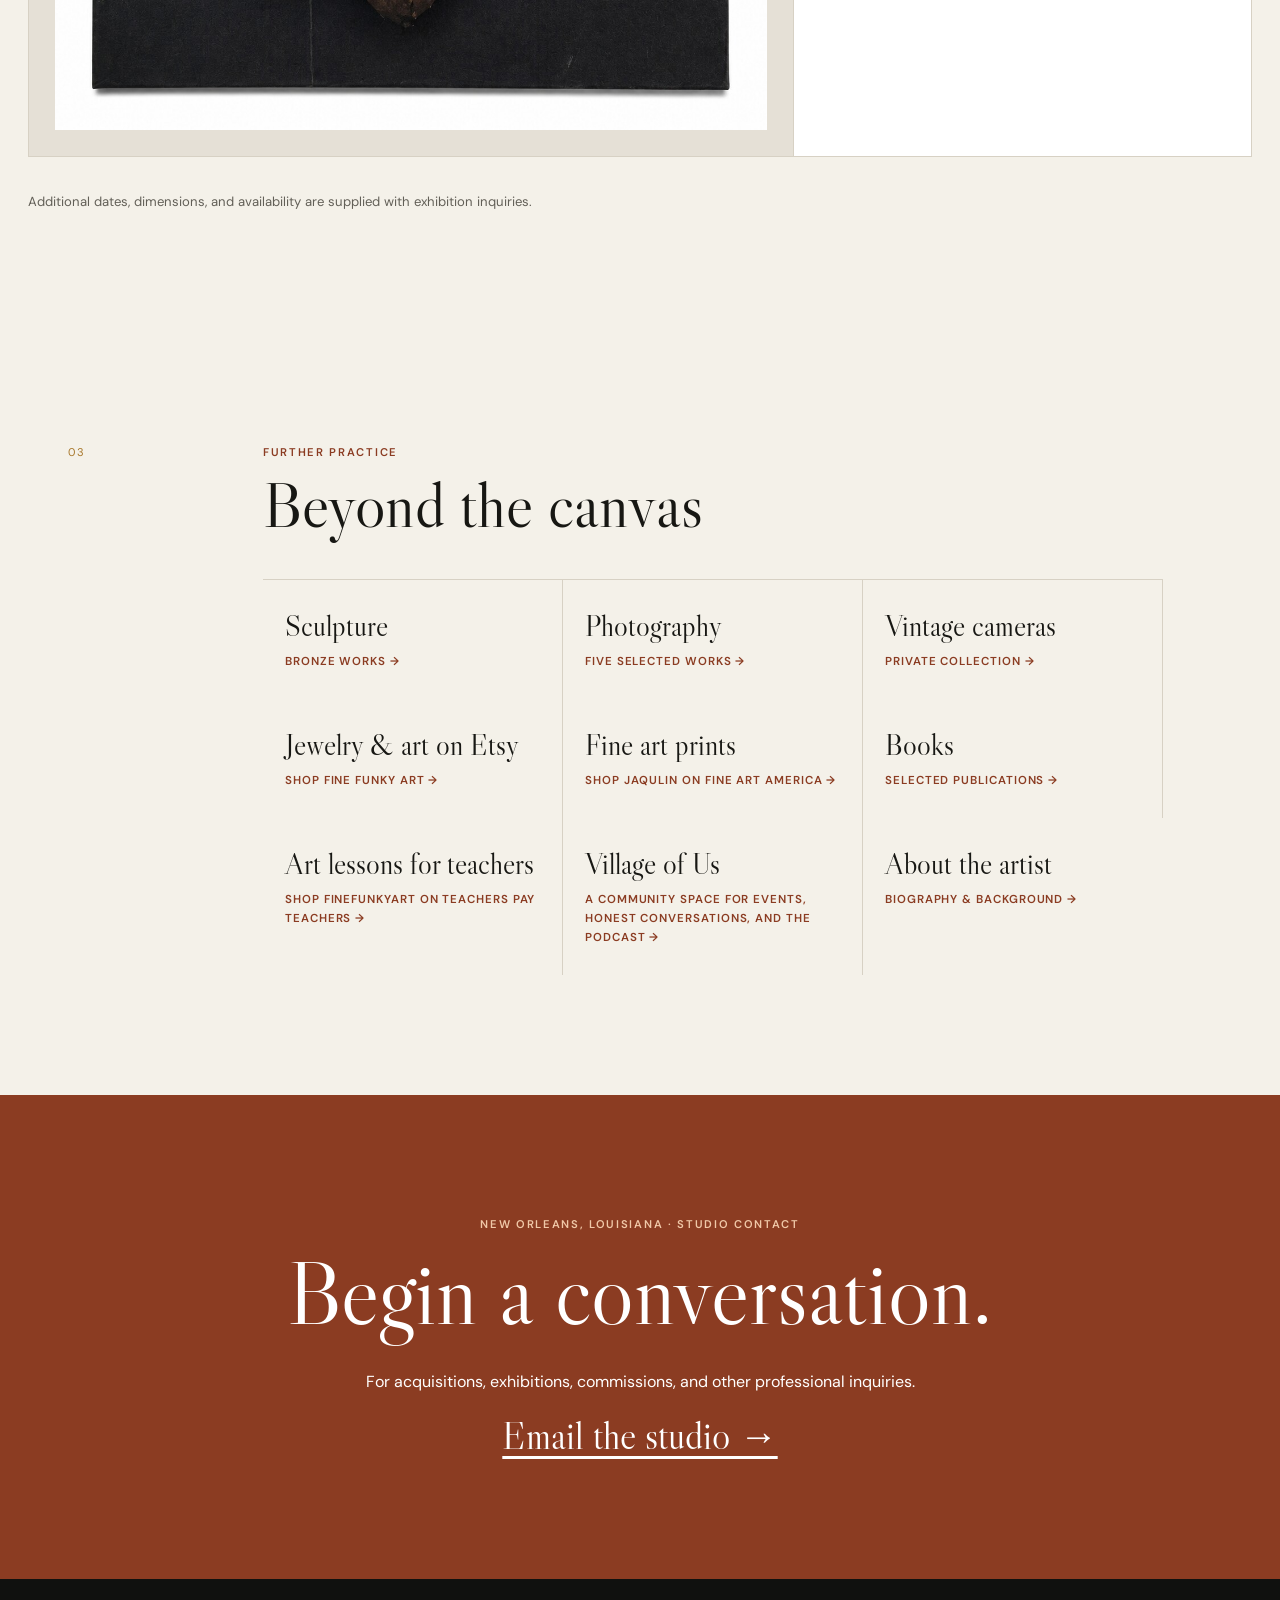
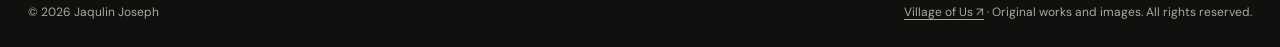
==== commit eb4b0c97: "Add Fine Funky Art Pixels shop link to homepage navigation" ====
--- a/index.html
+++ b/index.html
@@ -19,6 +19,26 @@
       content="© 2026 Jaqulin Joseph. All rights reserved."
     />
     <title>Jaqulin Joseph | Artist & Art Educator | Fine Funky Art</title>
+    <script type="application/ld+json">
+    {
+      "@context": "https://schema.org",
+      "@type": "Person",
+      "name": "Jaqulin Joseph",
+      "url": "https://jaqulin.com/",
+      "jobTitle": "Artist and Art Educator",
+      "description": "New Orleans artist and art educator creating painting, mixed media, sculpture, photography, and classroom art resources through Fine Funky Art.",
+      "sameAs": [
+        "https://www.teacherspayteachers.com/store/finefunkyart",
+        "https://fineartamerica.com/profiles/finefunkyart",
+        "https://finefunkyart.com/"
+      ],
+      "brand": {
+        "@type": "Brand",
+        "name": "Fine Funky Art",
+        "url": "https://finefunkyart.com/"
+      }
+    }
+    </script>
     <link rel="icon" href="favicon.svg" type="image/svg+xml" />
     <link rel="preconnect" href="https://fonts.googleapis.com" />
     <link rel="preconnect" href="https://fonts.gstatic.com" crossorigin />
@@ -122,6 +142,7 @@
         <a href="about.html">About</a>
         <a href="https://finefunkyart.com" target="_blank" rel="noopener">Shop Jewelry &amp; Art on Etsy</a>
         <a href="https://fineartamerica.com/profiles/finefunkyart" target="_blank" rel="noopener">Shop Fine Art Prints</a>
+        <a href="https://finefunkyart.pixels.com/" target="_blank" rel="noopener">Shop Fine Funky Art</a>
         <a href="#contact">Contact</a>
       </nav>
     </header>
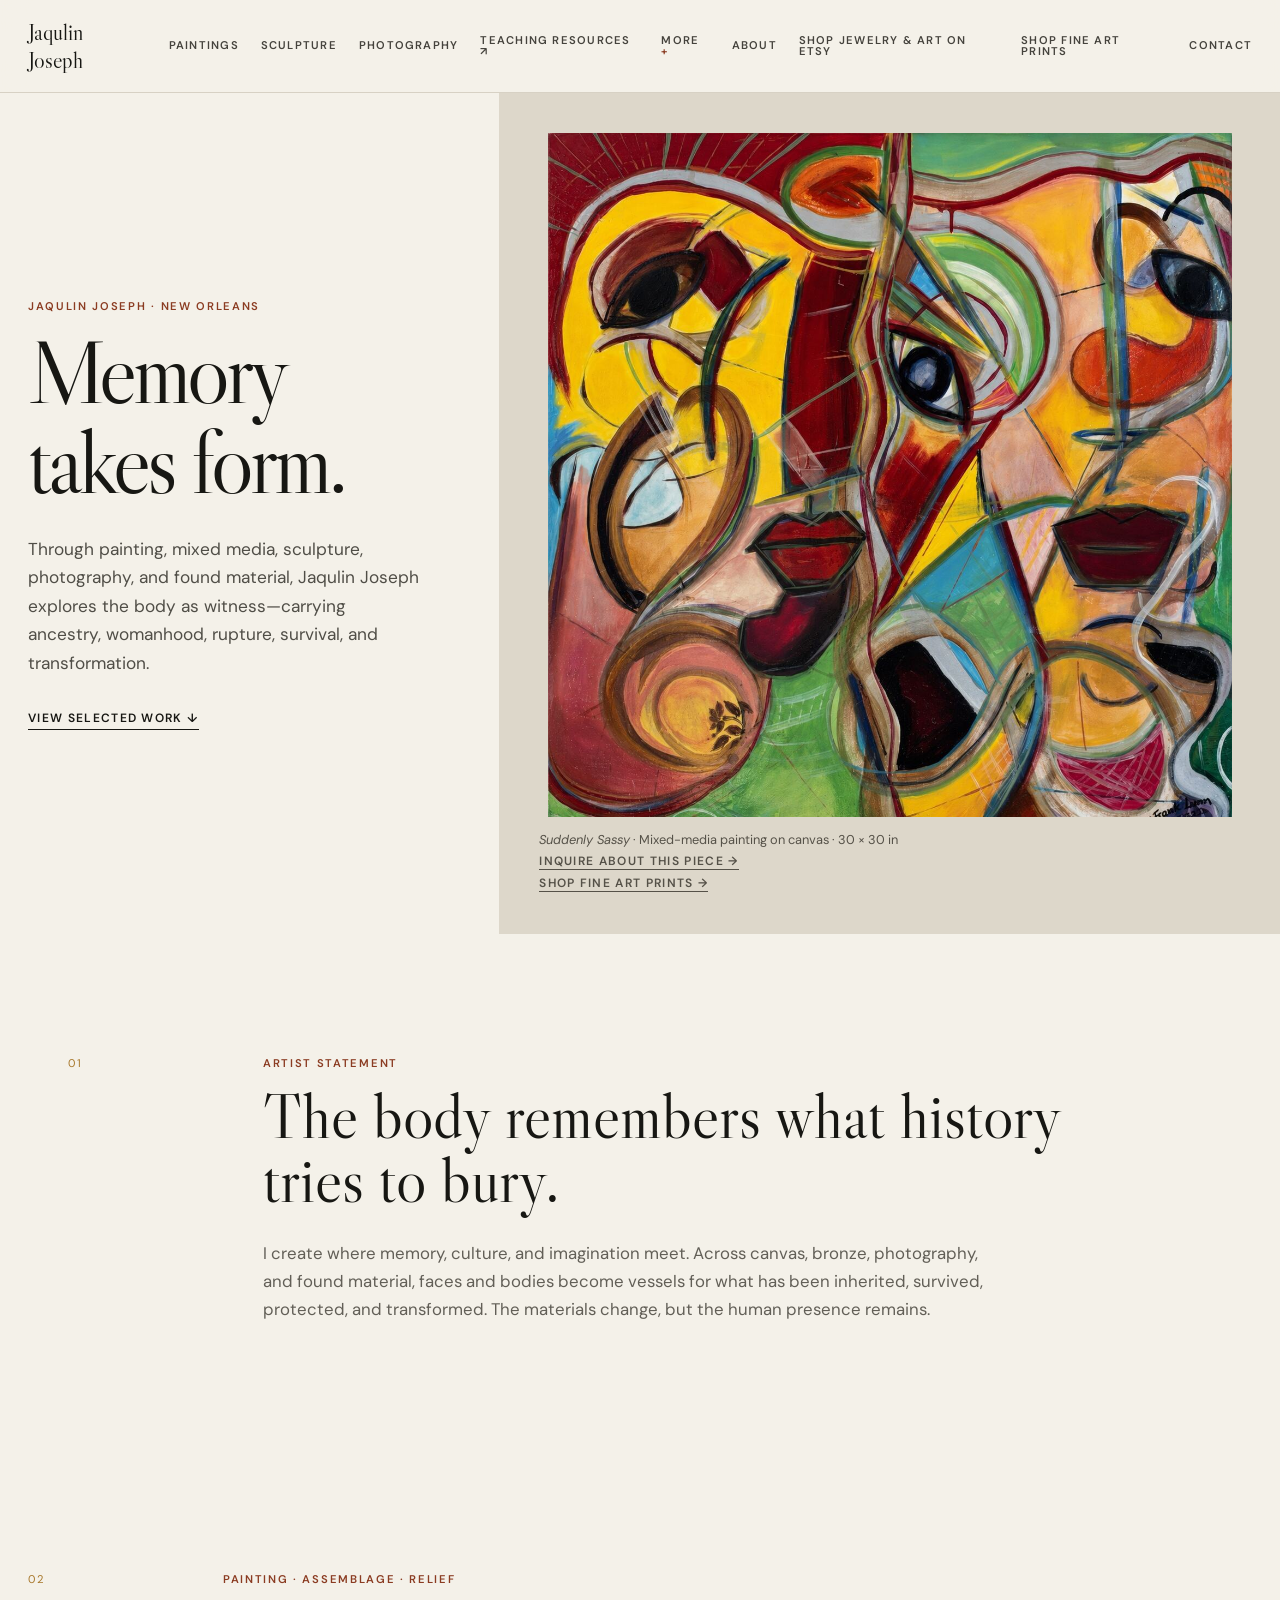
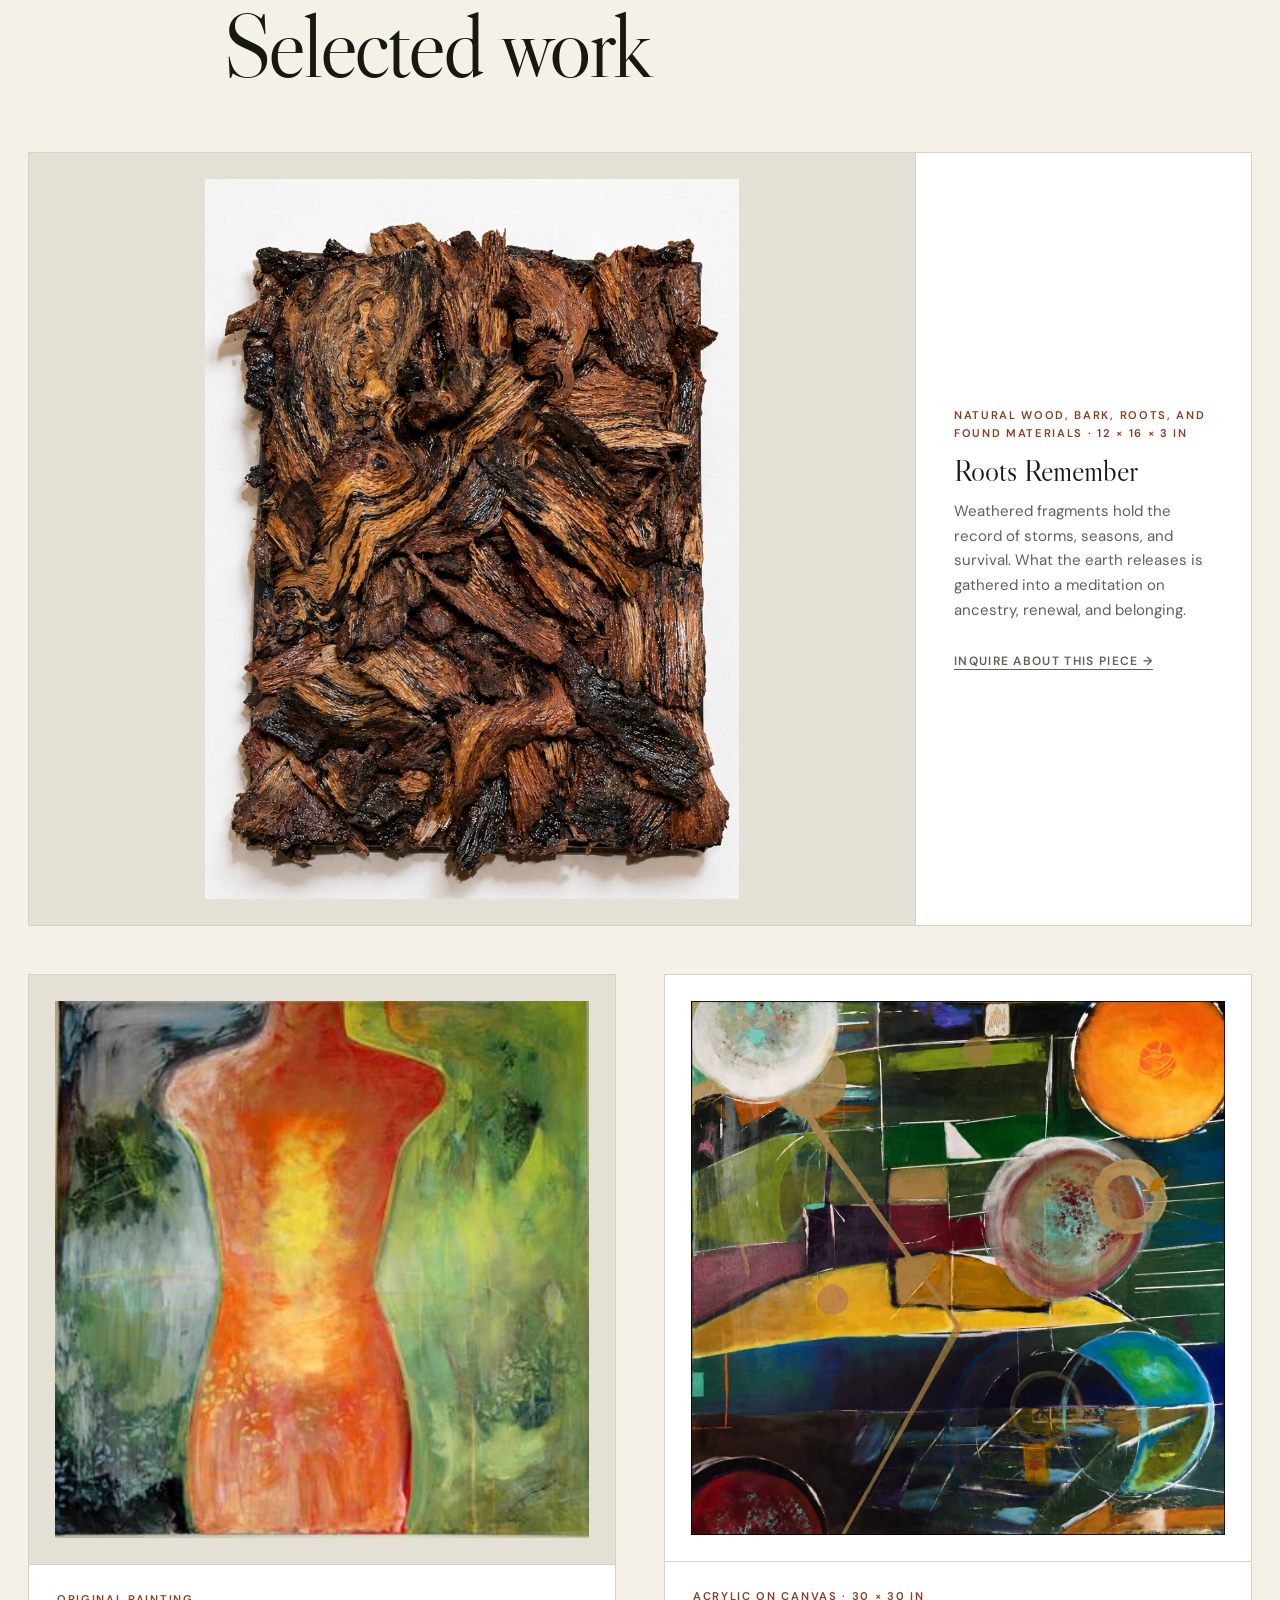
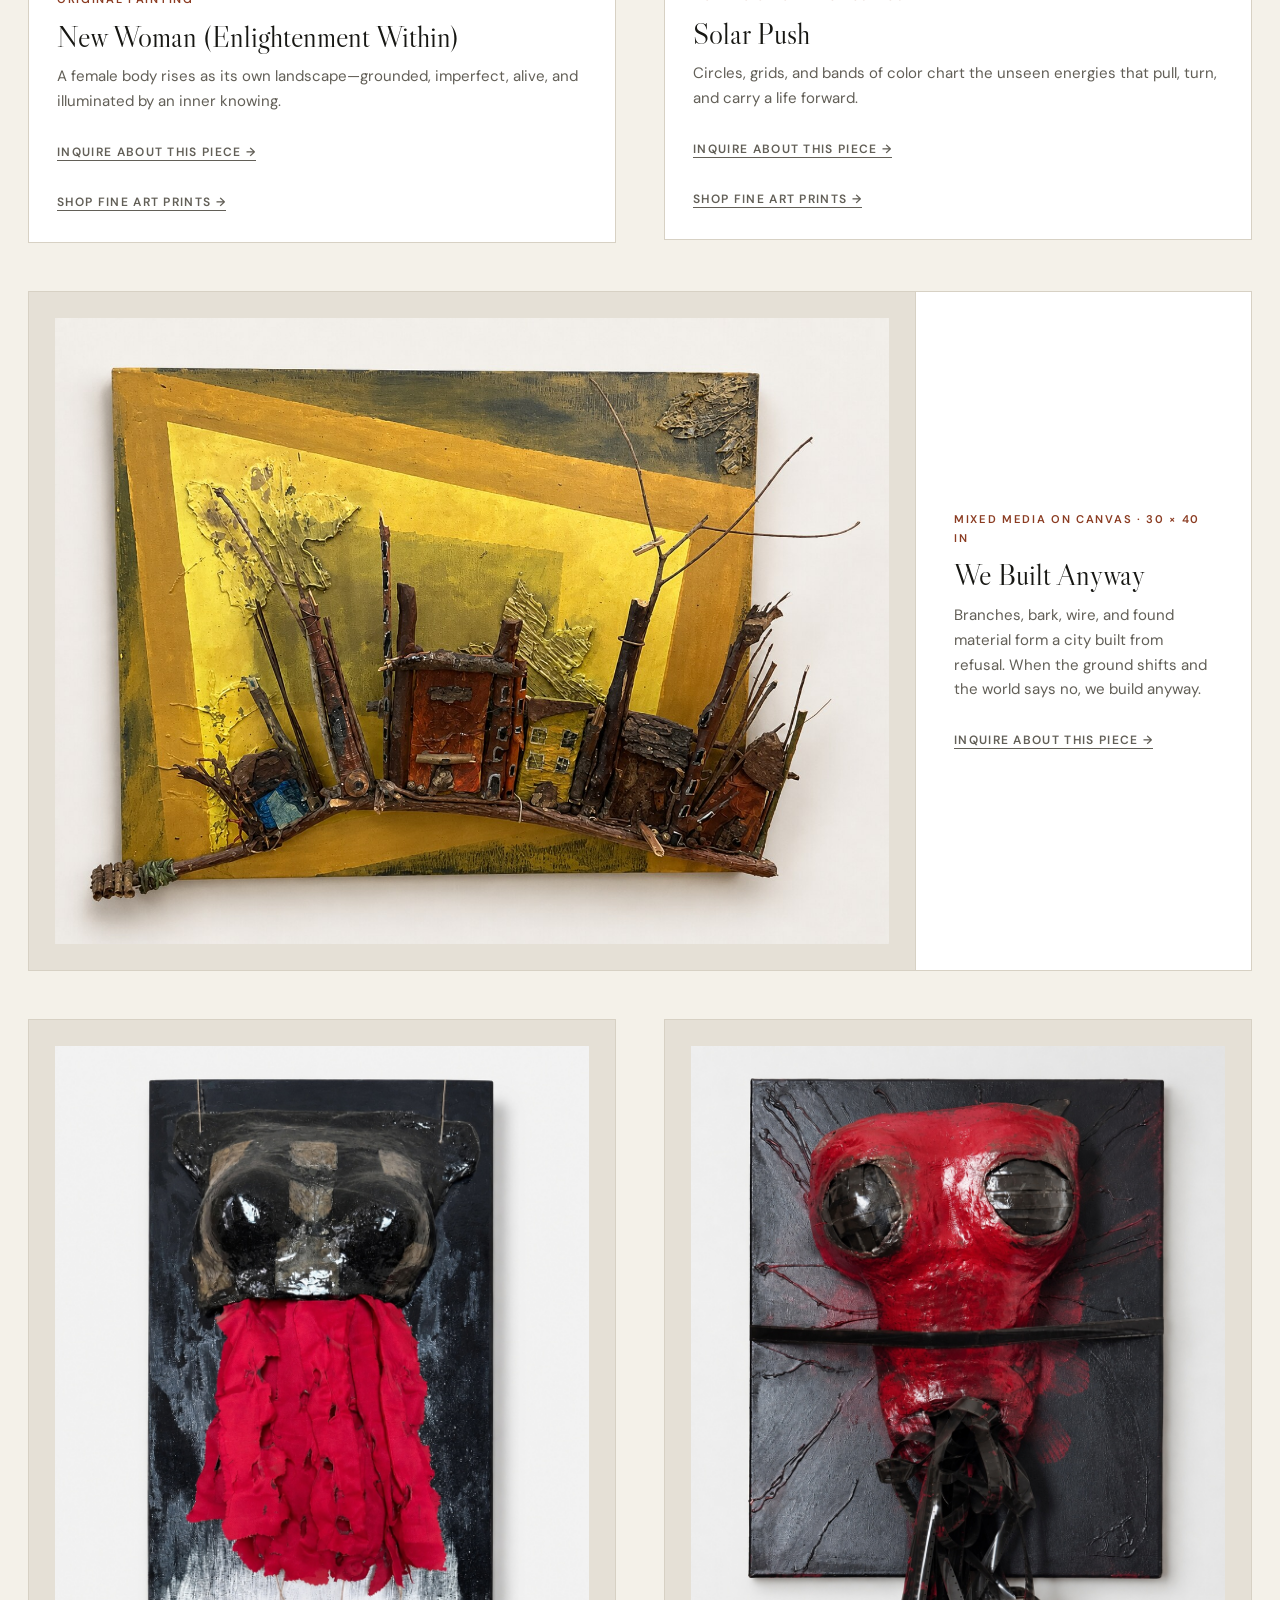
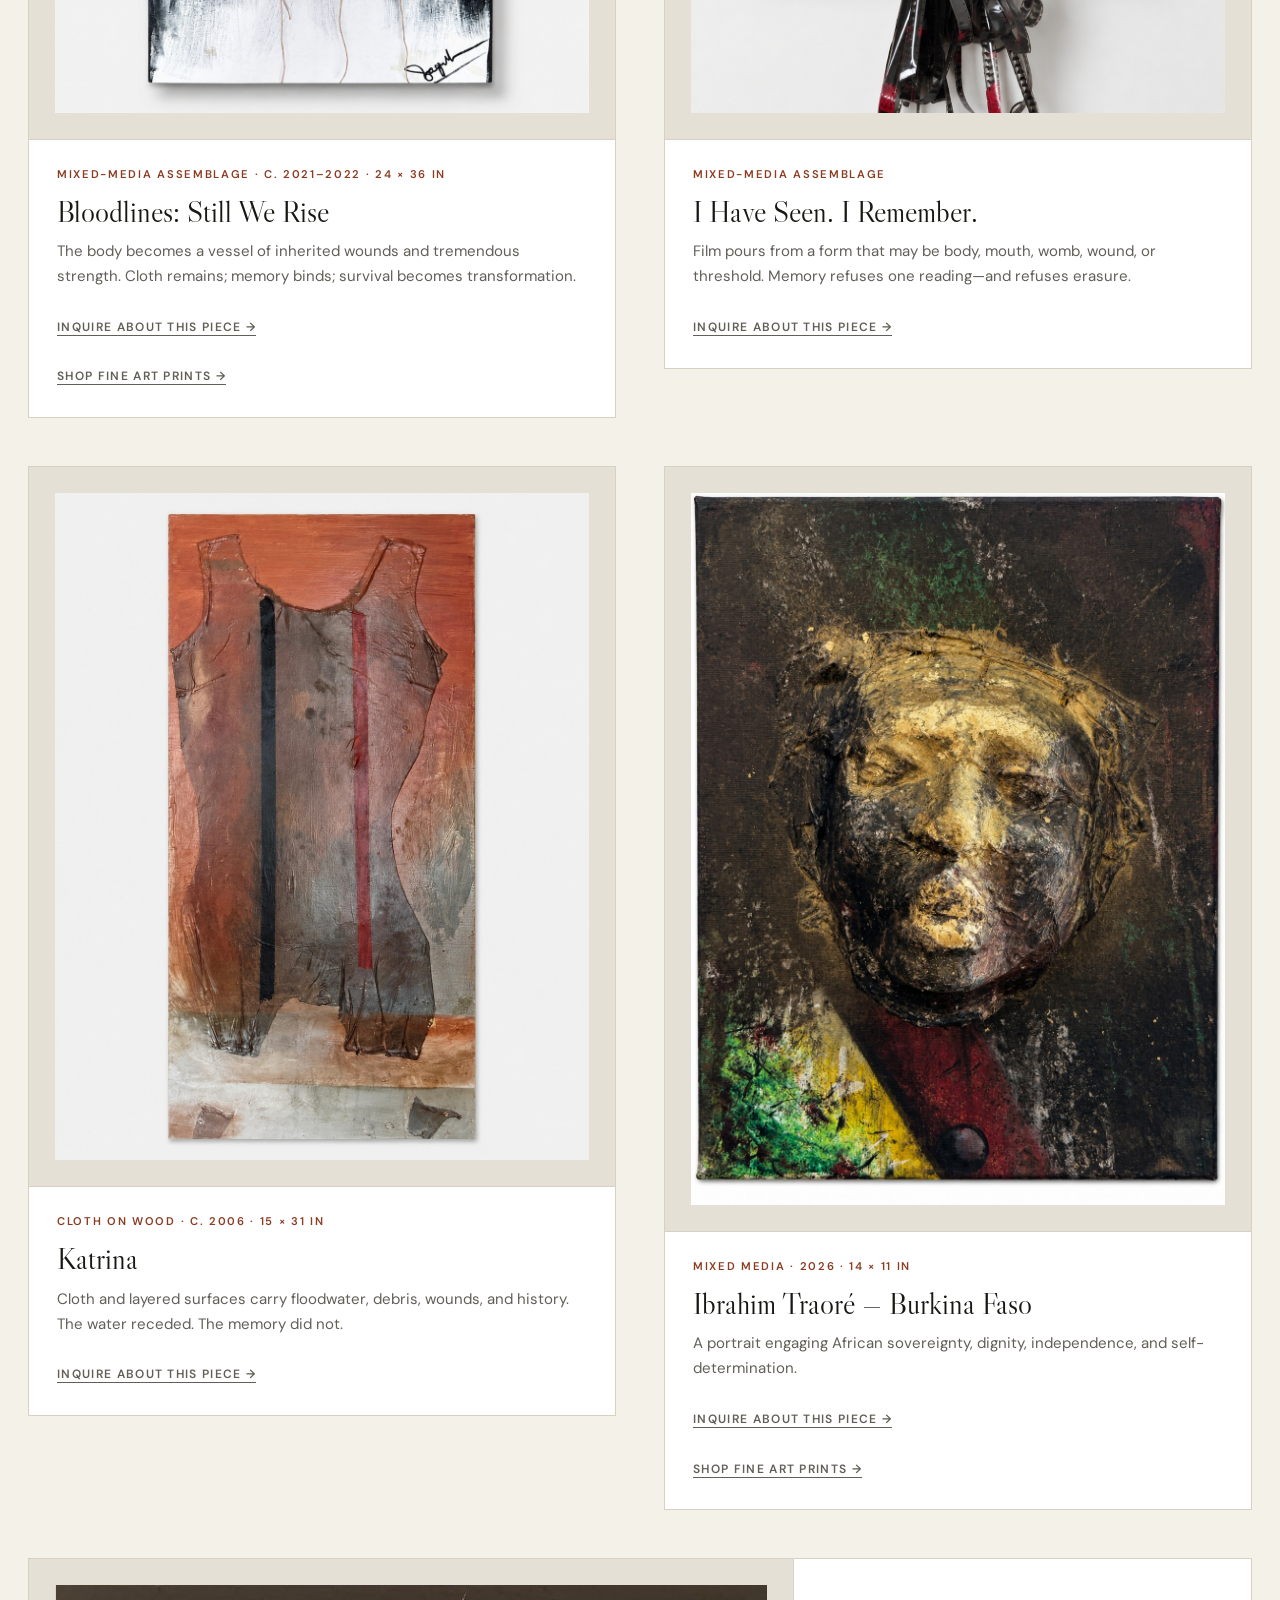
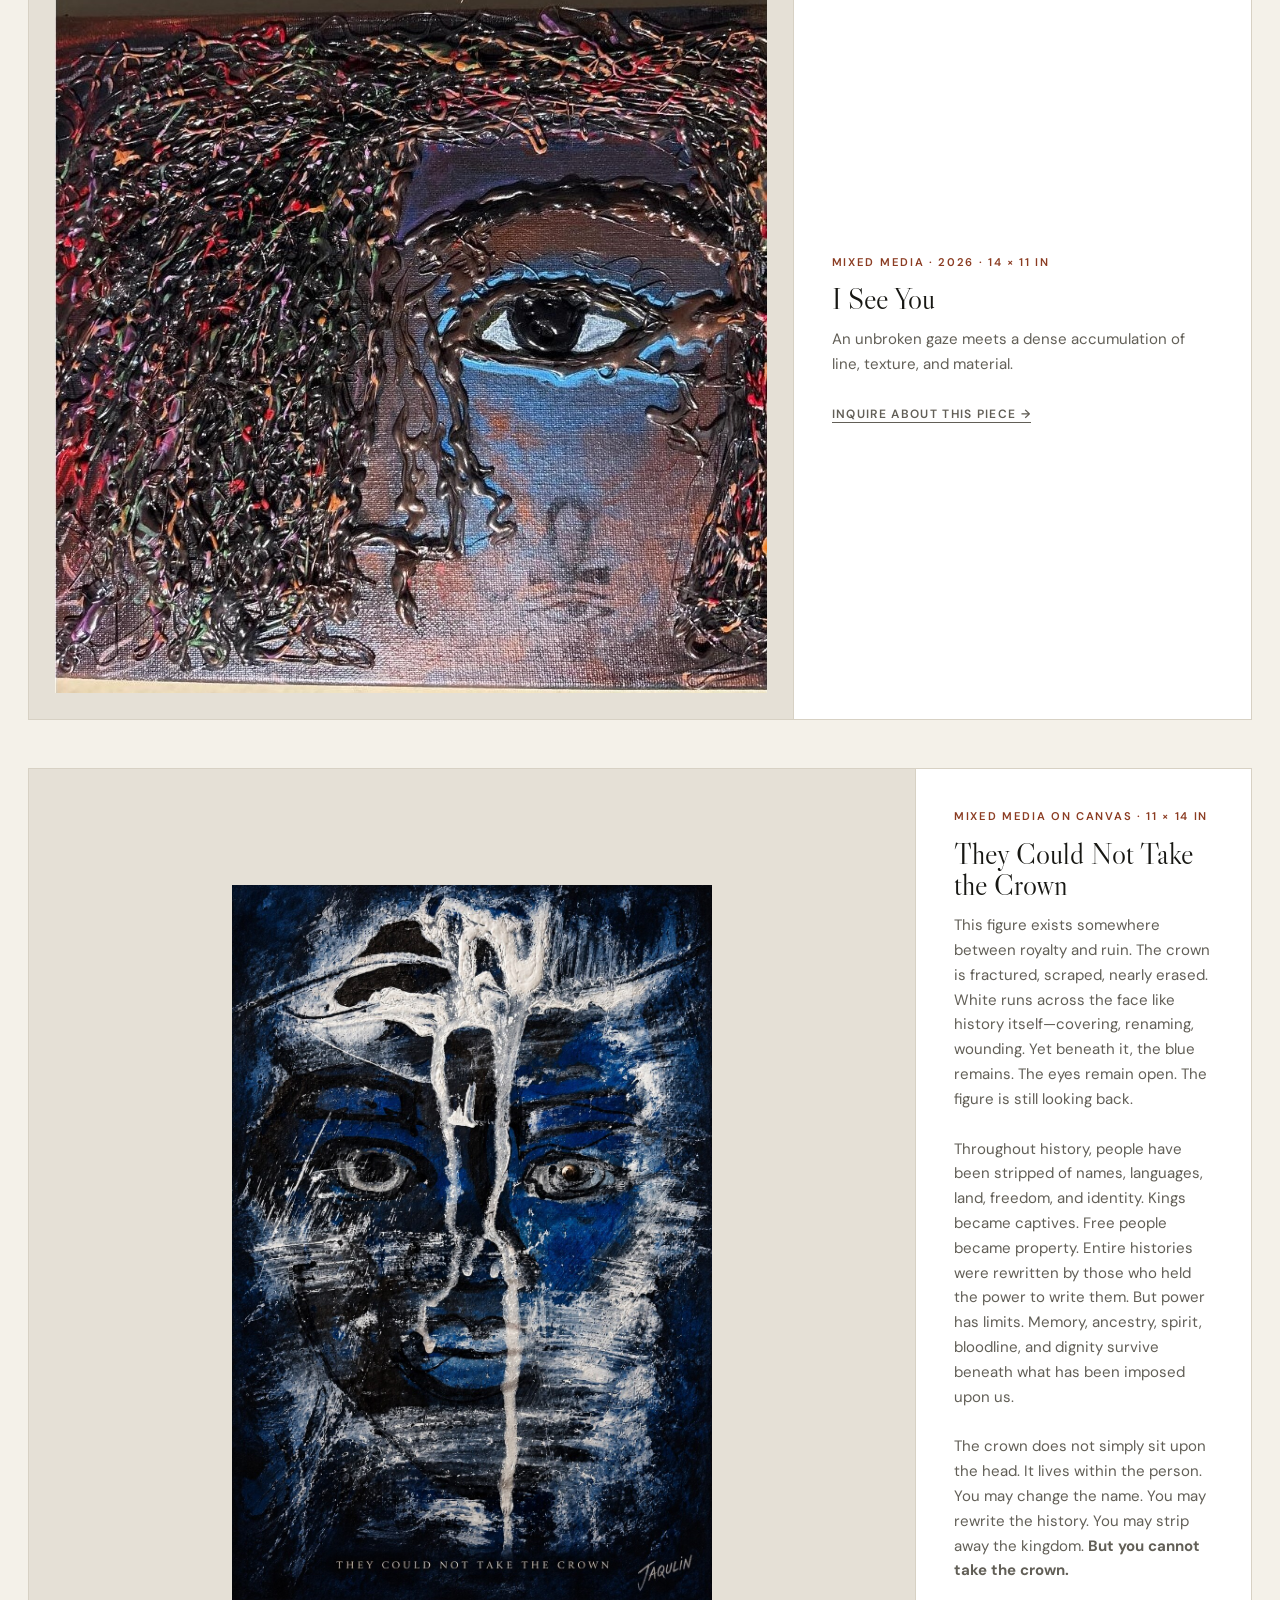
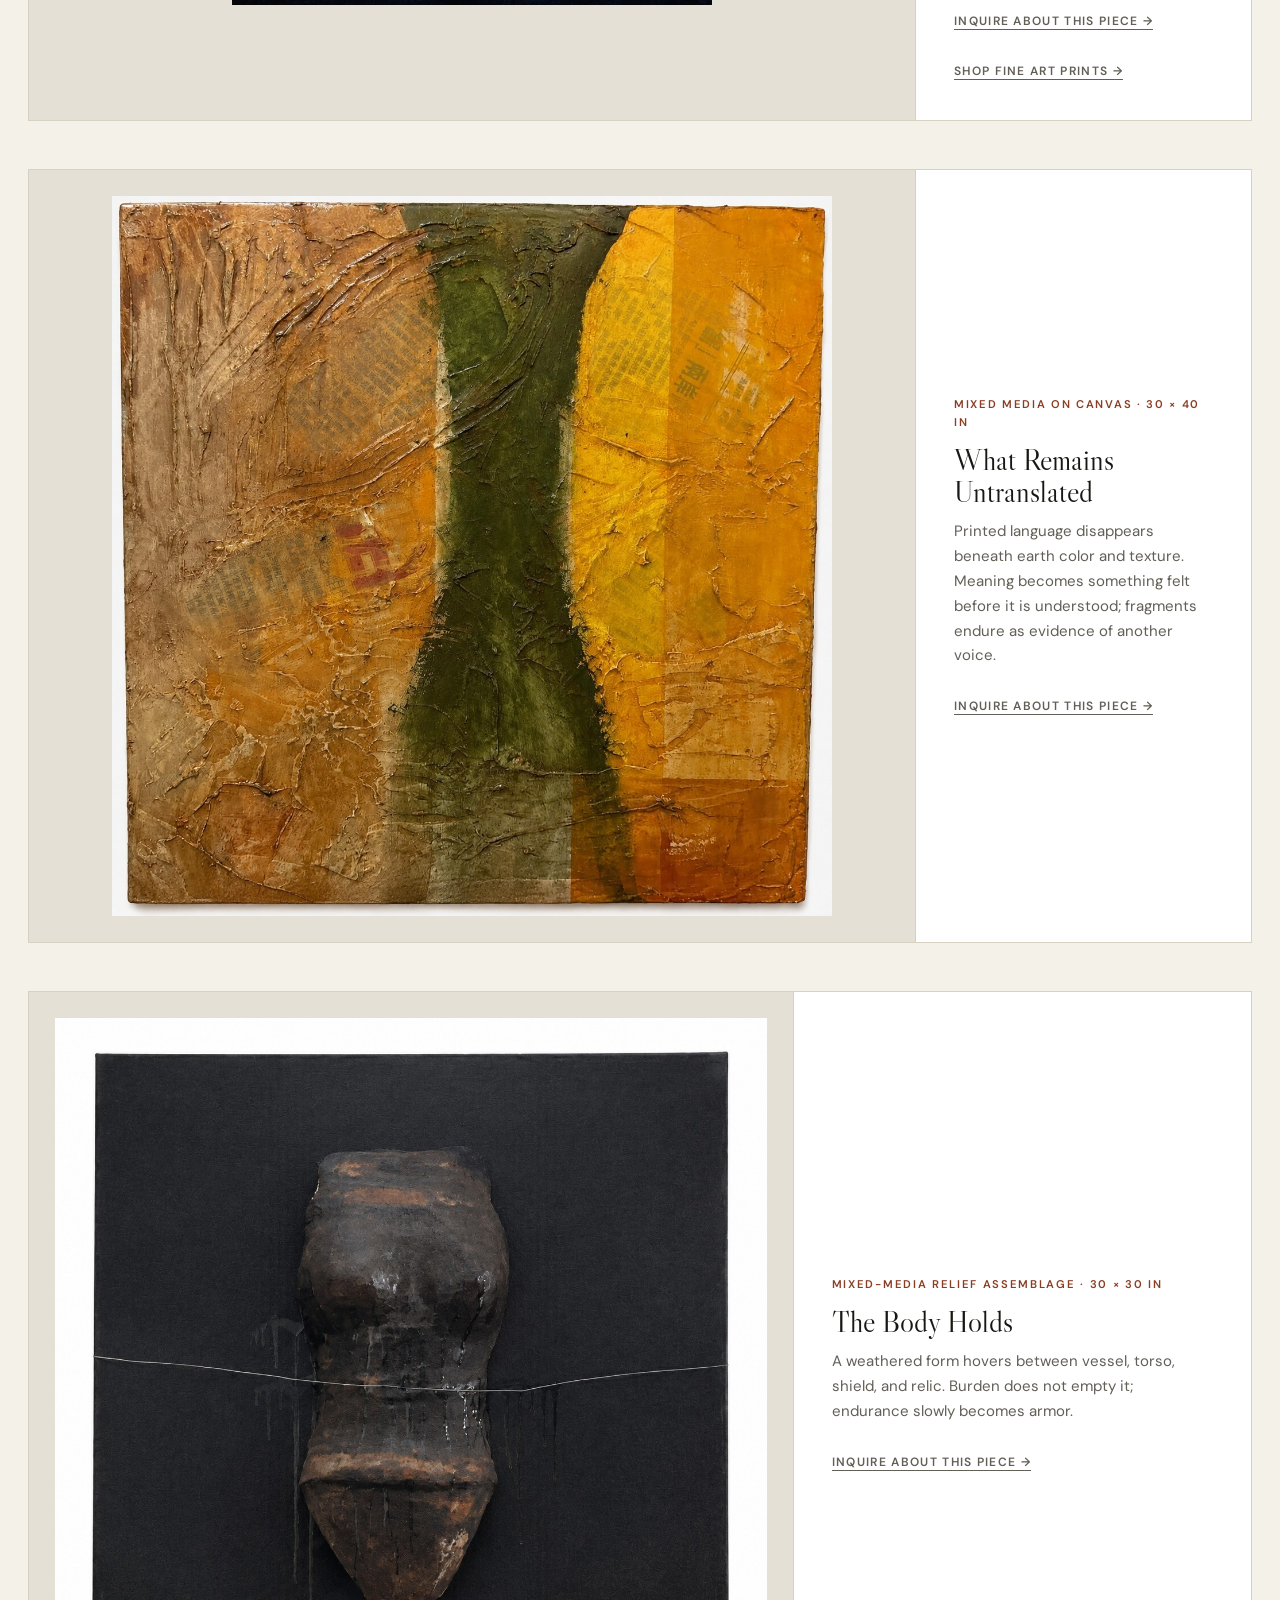
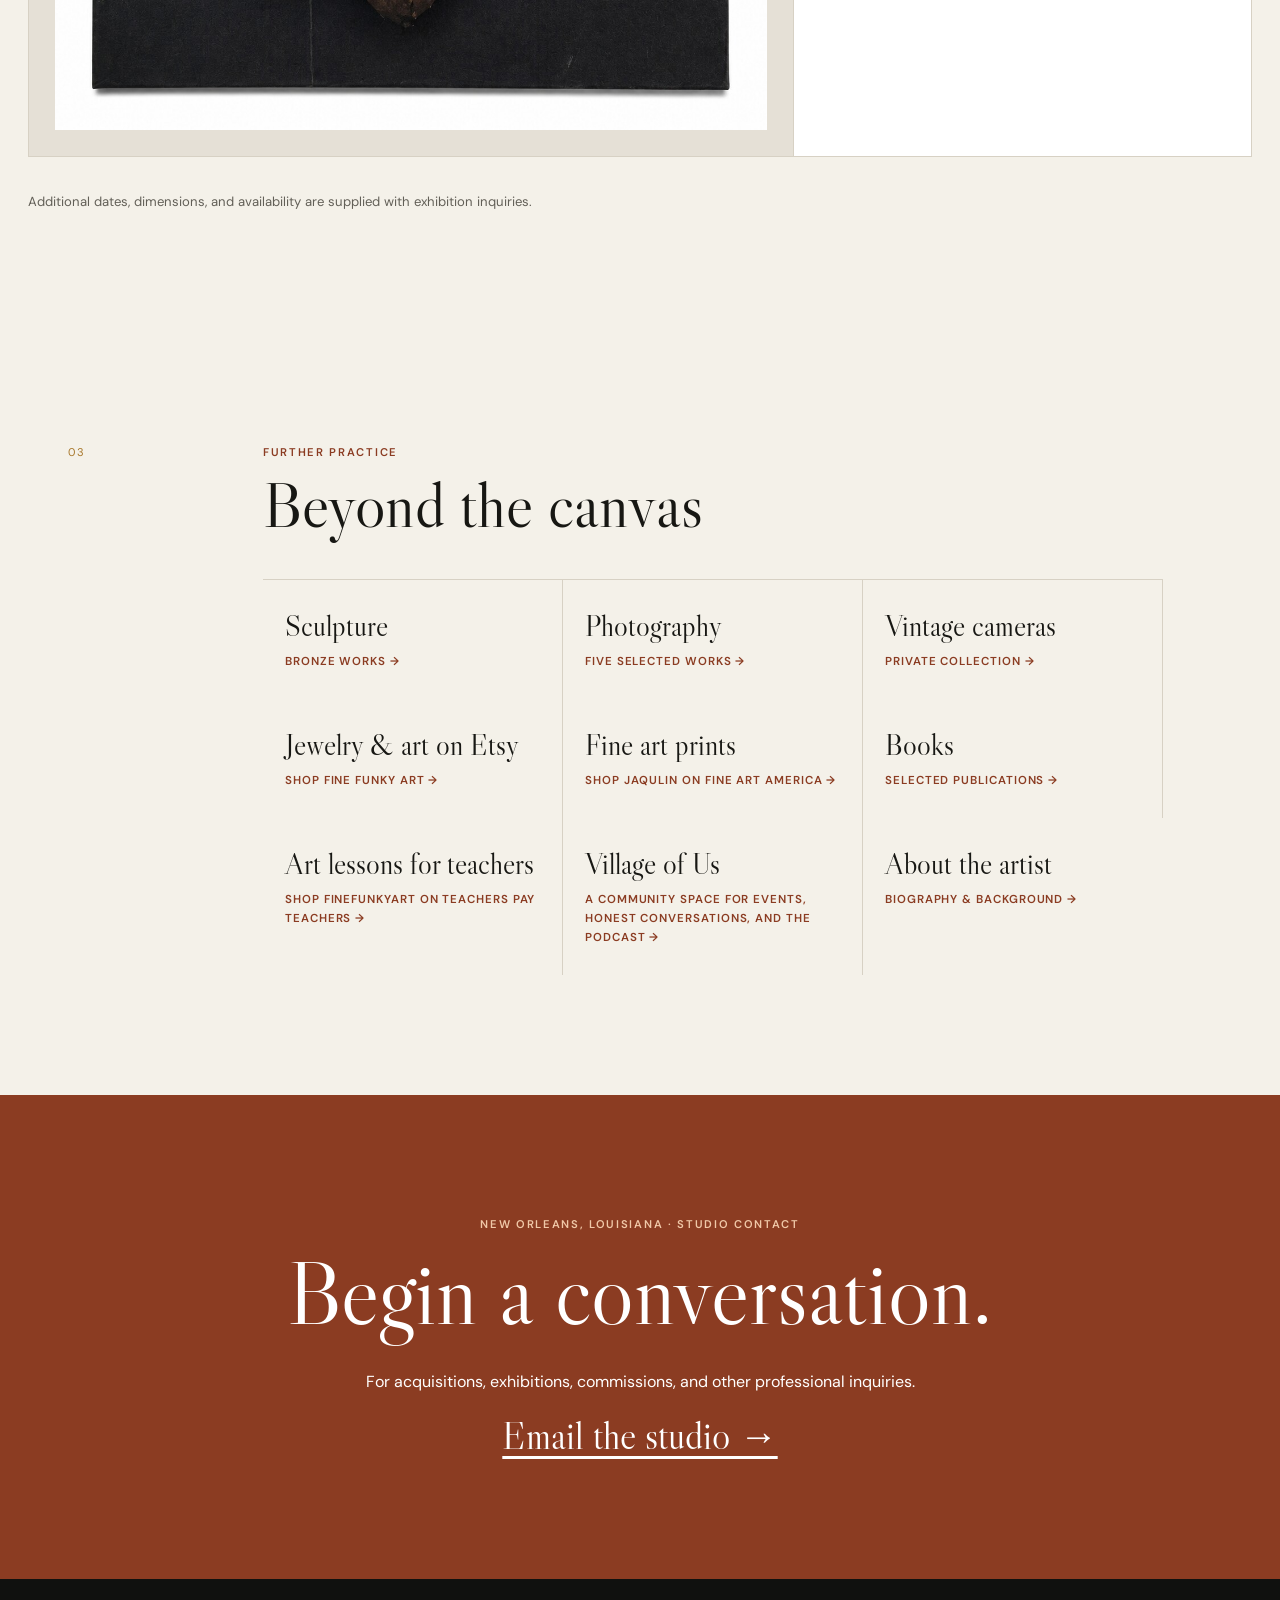
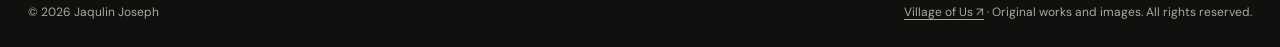
==== commit 3dec26b3: "Point Shop Fine Art Prints navigation to Pixels storefront" ====
--- a/index.html
+++ b/index.html
@@ -141,8 +141,7 @@
         </details>
         <a href="about.html">About</a>
         <a href="https://finefunkyart.com" target="_blank" rel="noopener">Shop Jewelry &amp; Art on Etsy</a>
-        <a href="https://fineartamerica.com/profiles/finefunkyart" target="_blank" rel="noopener">Shop Fine Art Prints</a>
-        <a href="https://finefunkyart.pixels.com/" target="_blank" rel="noopener">Shop Fine Funky Art</a>
+        <a href="https://finefunkyart.pixels.com/" target="_blank" rel="noopener">Shop Fine Art Prints</a>
         <a href="#contact">Contact</a>
       </nav>
     </header>
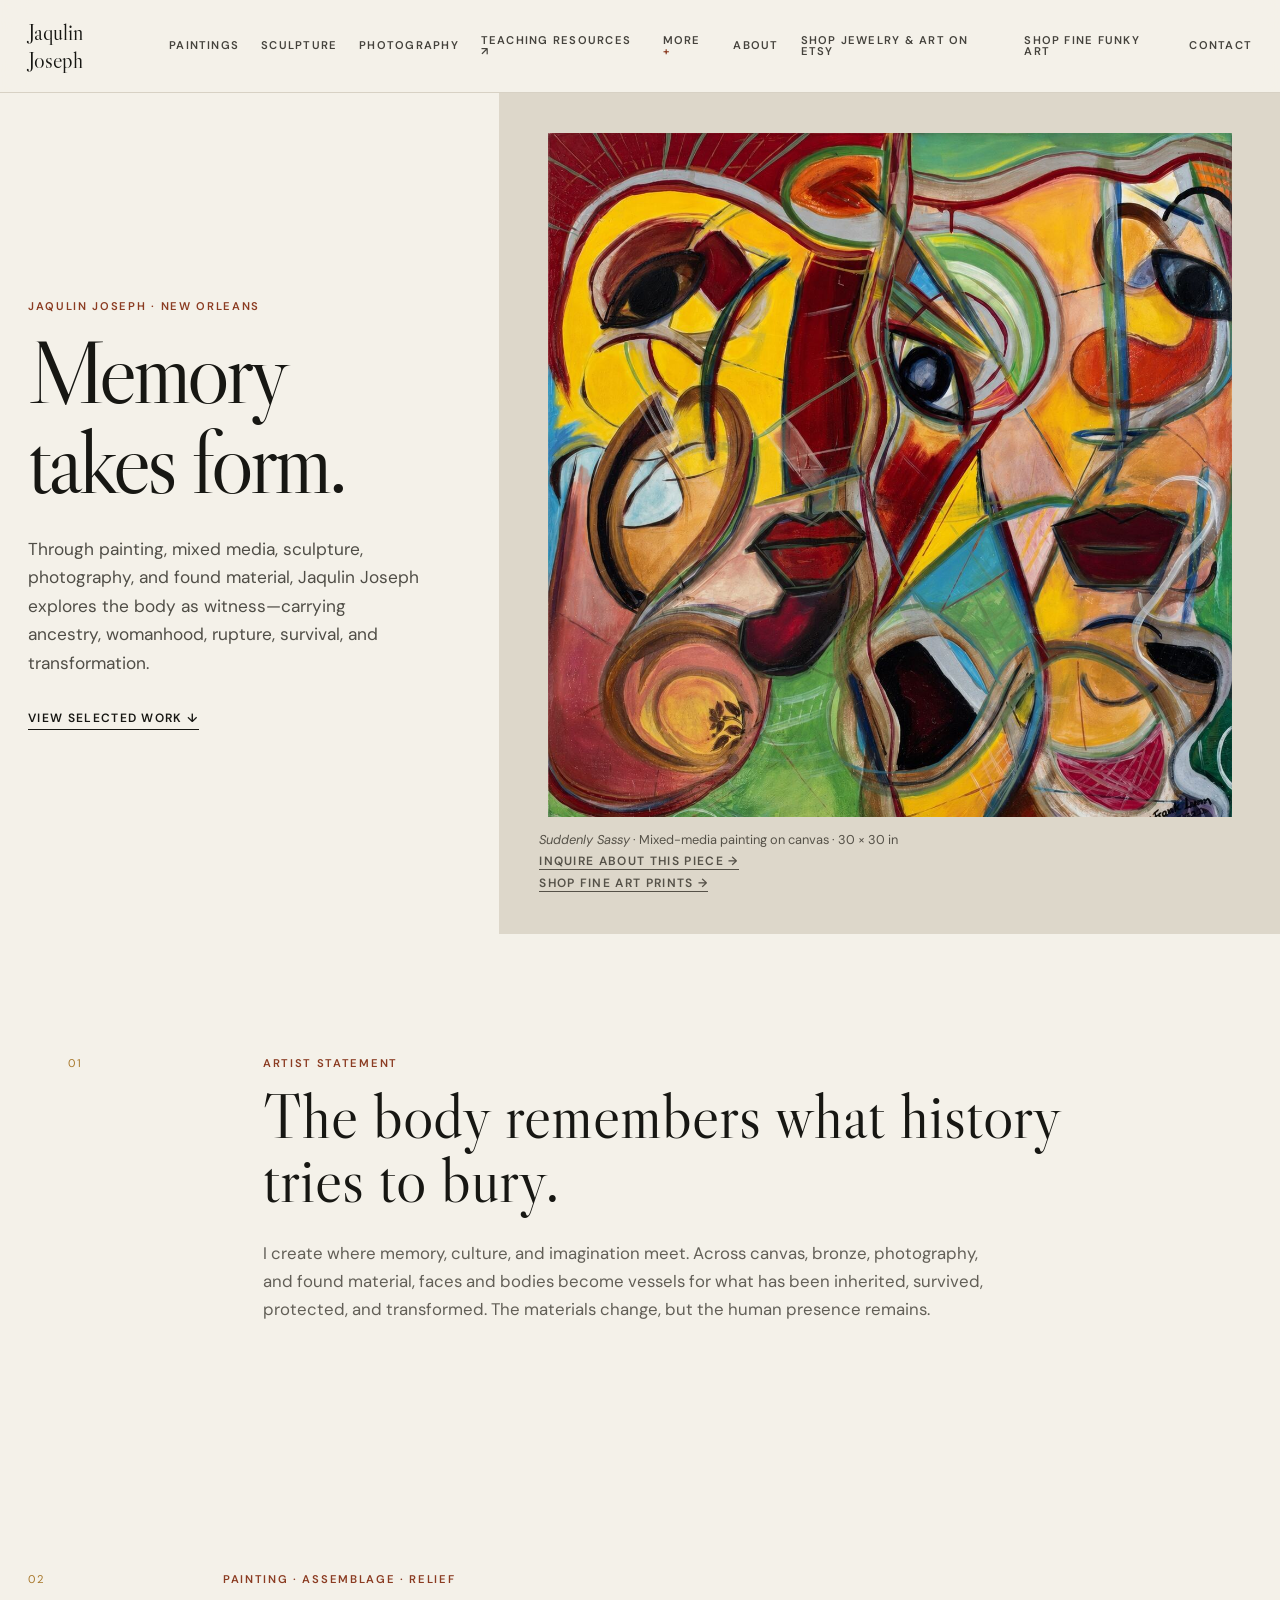
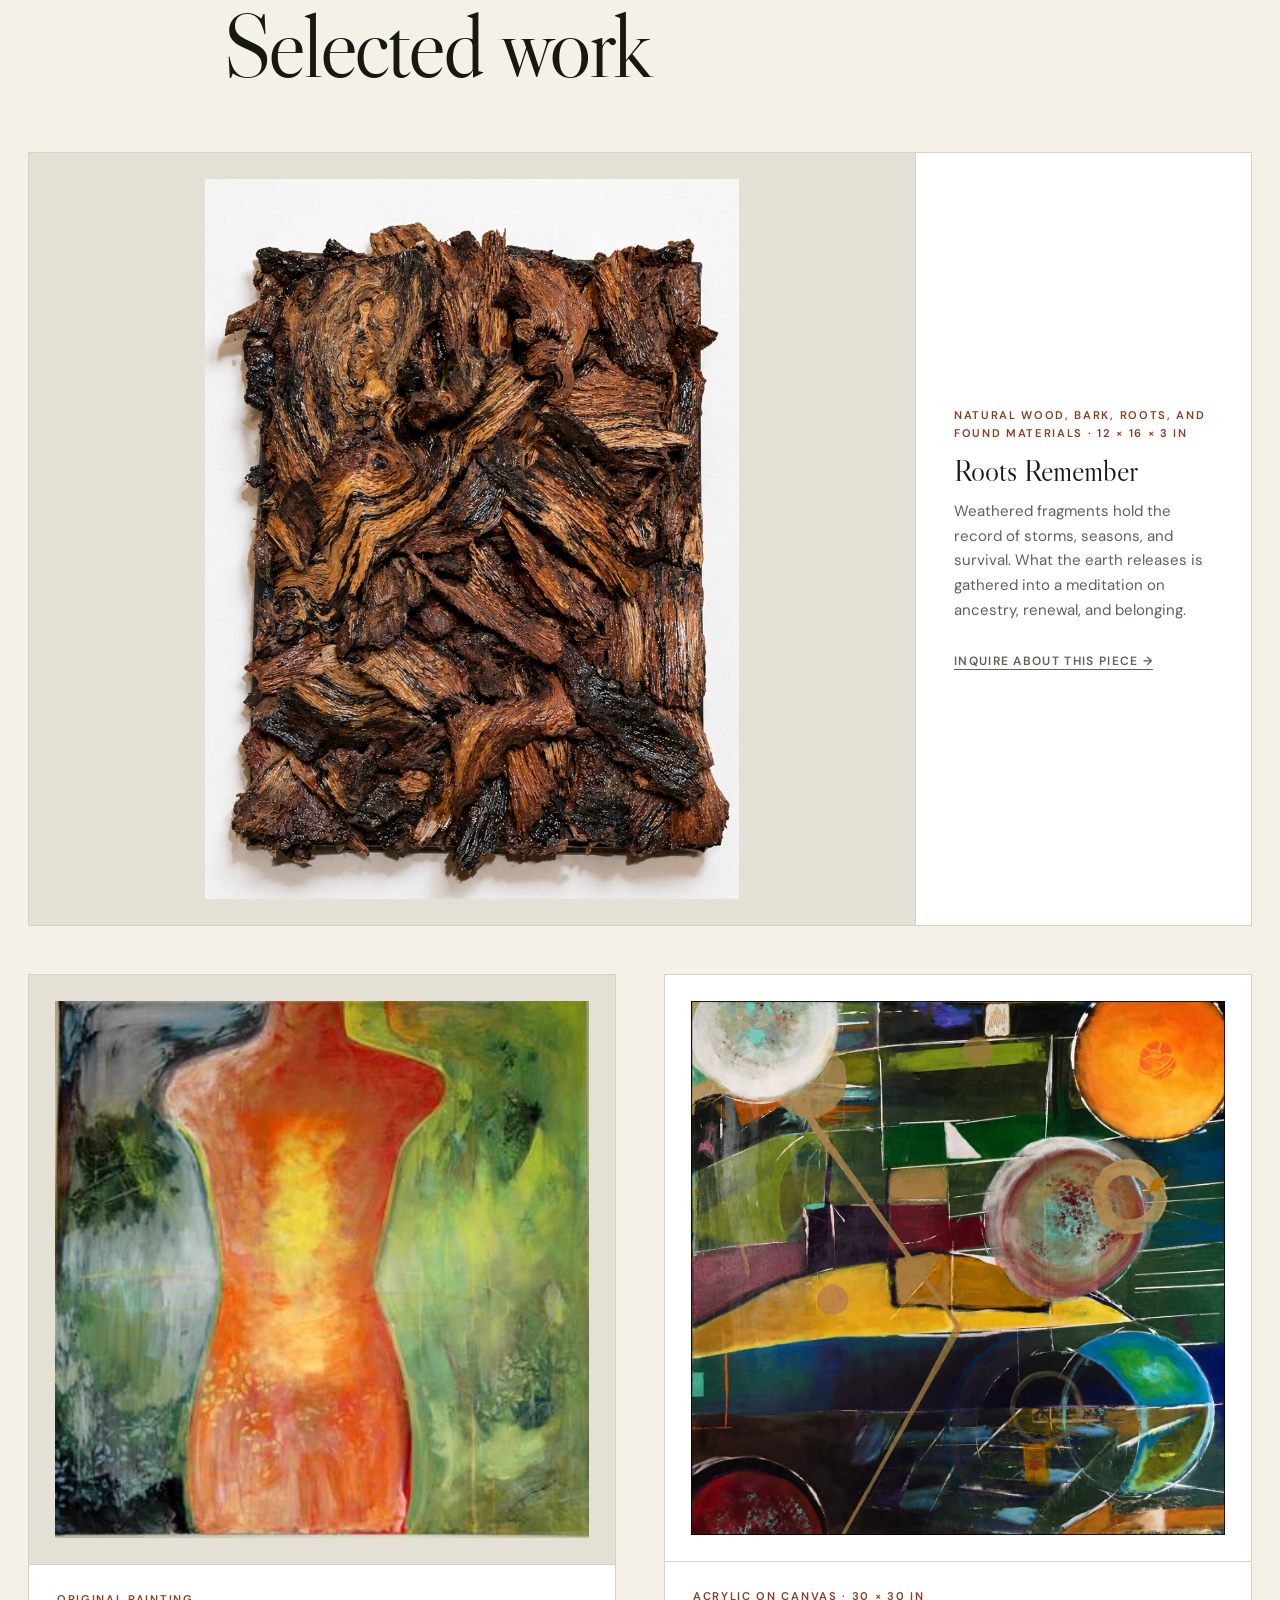
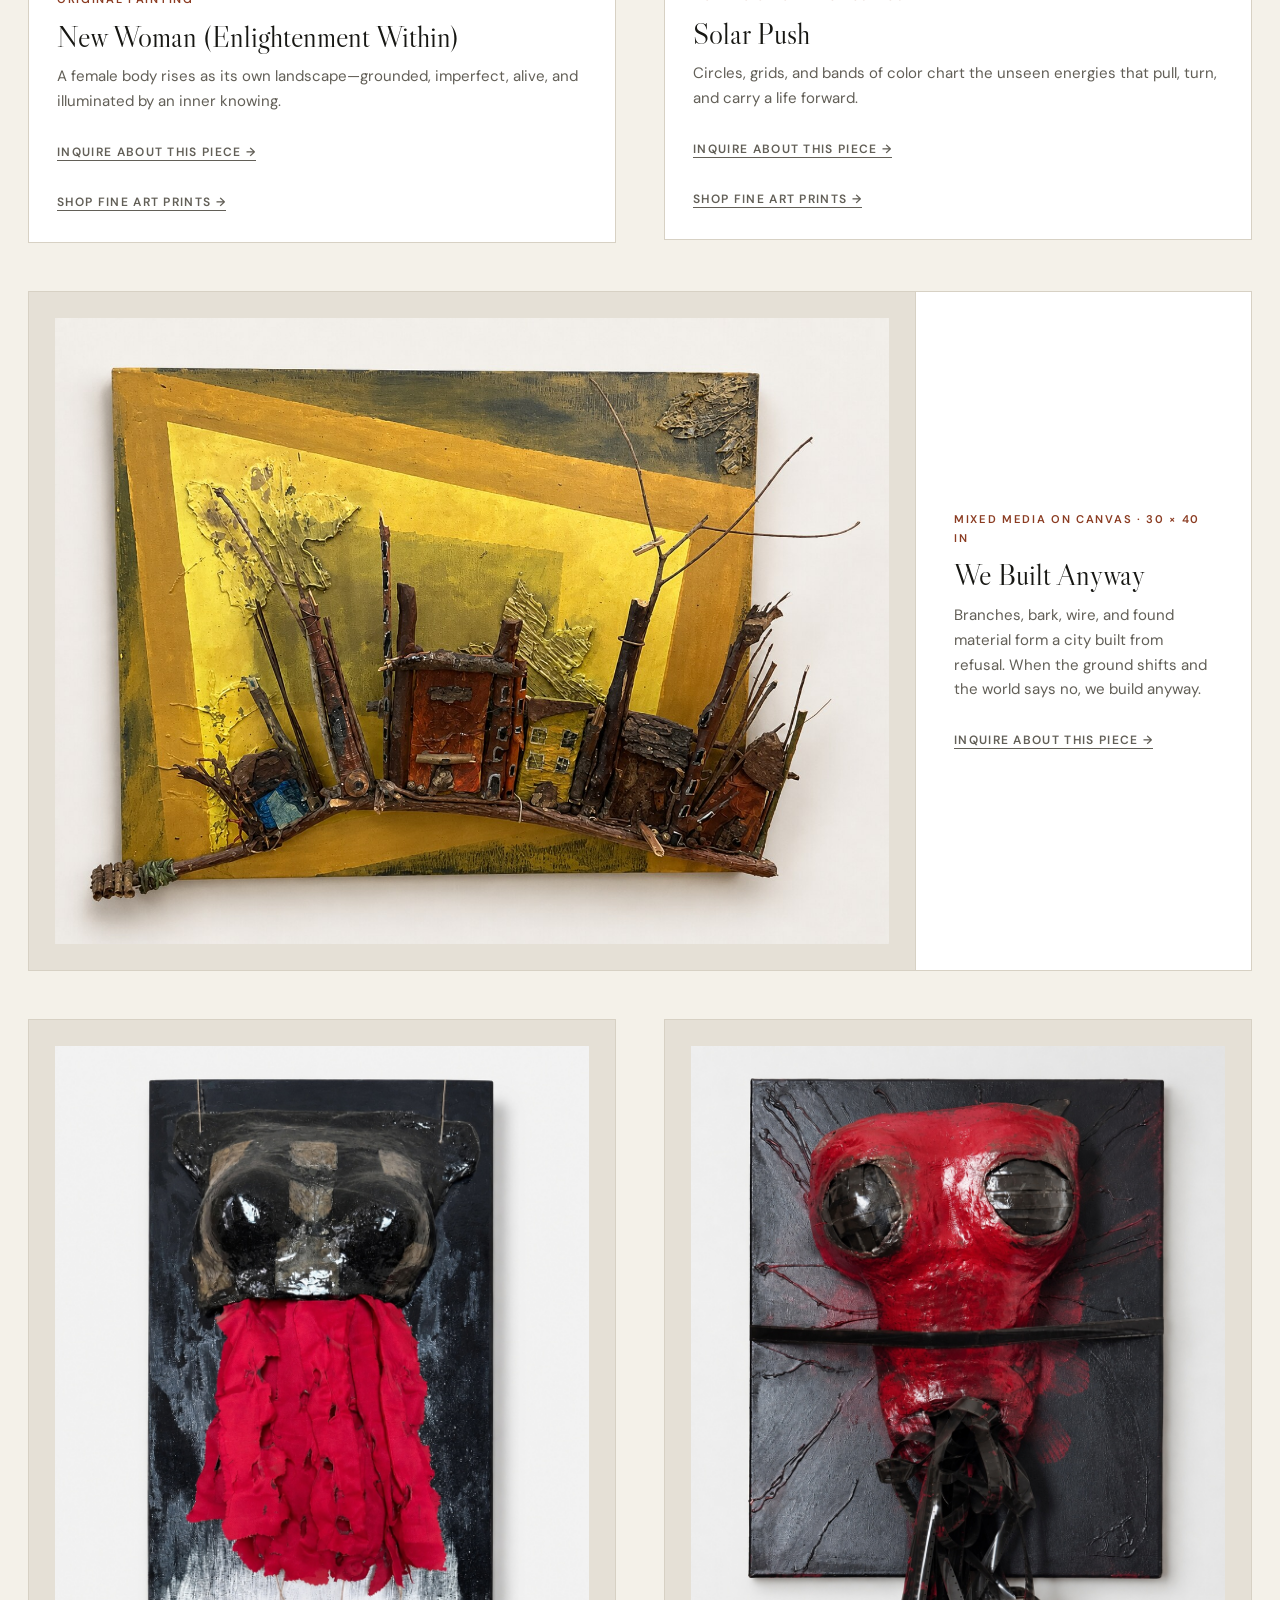
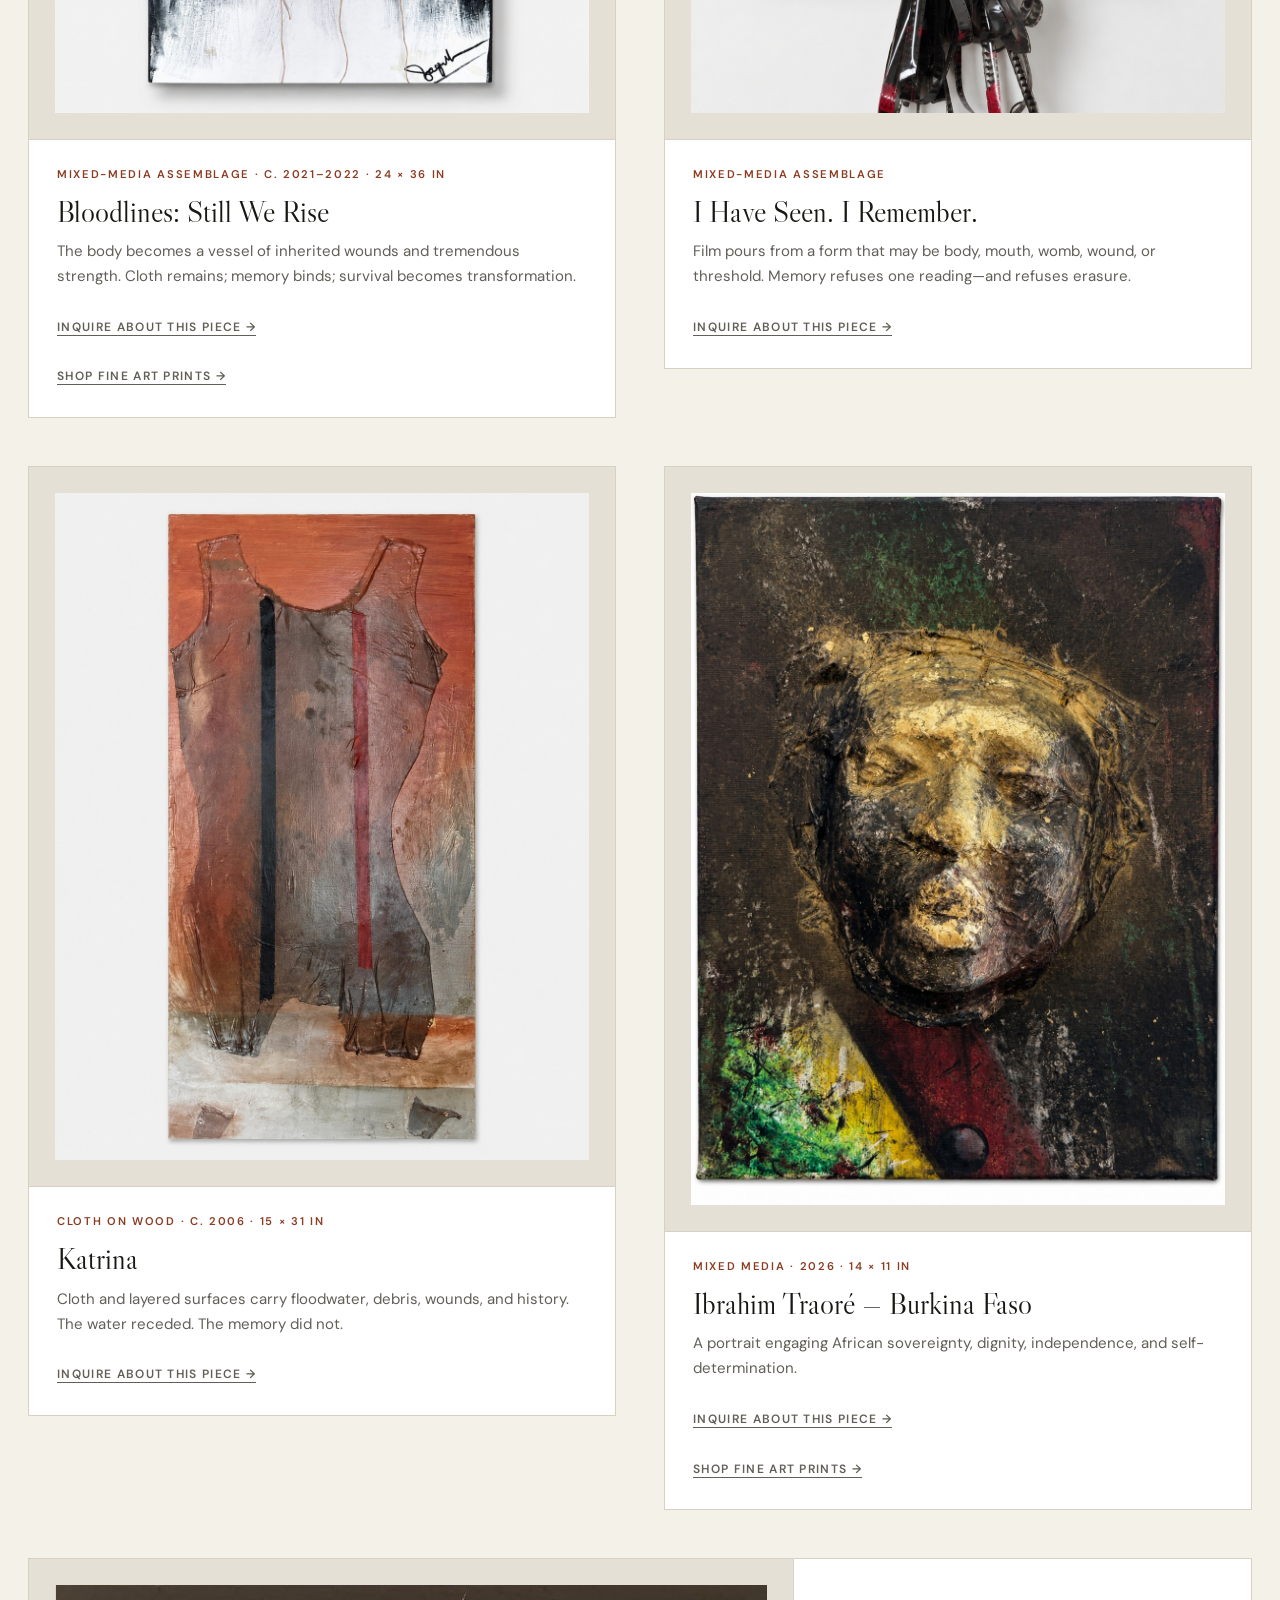
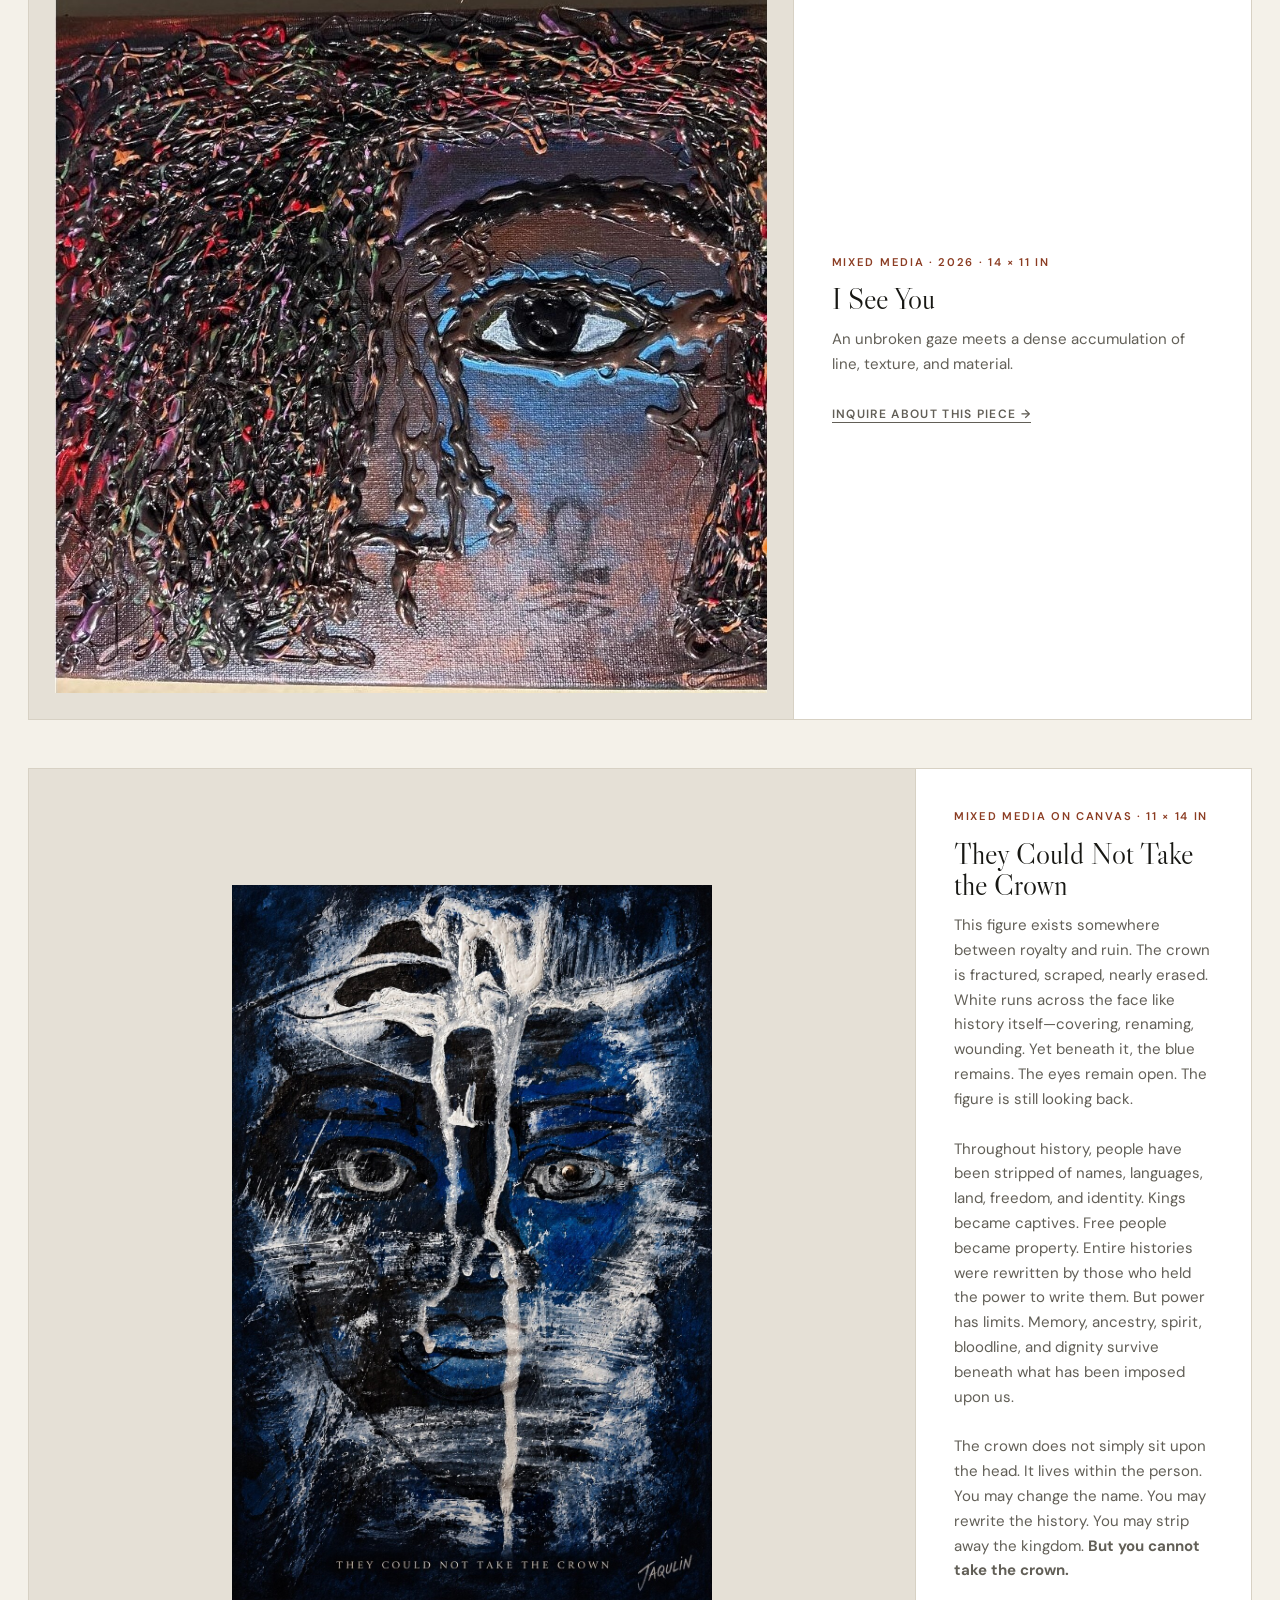
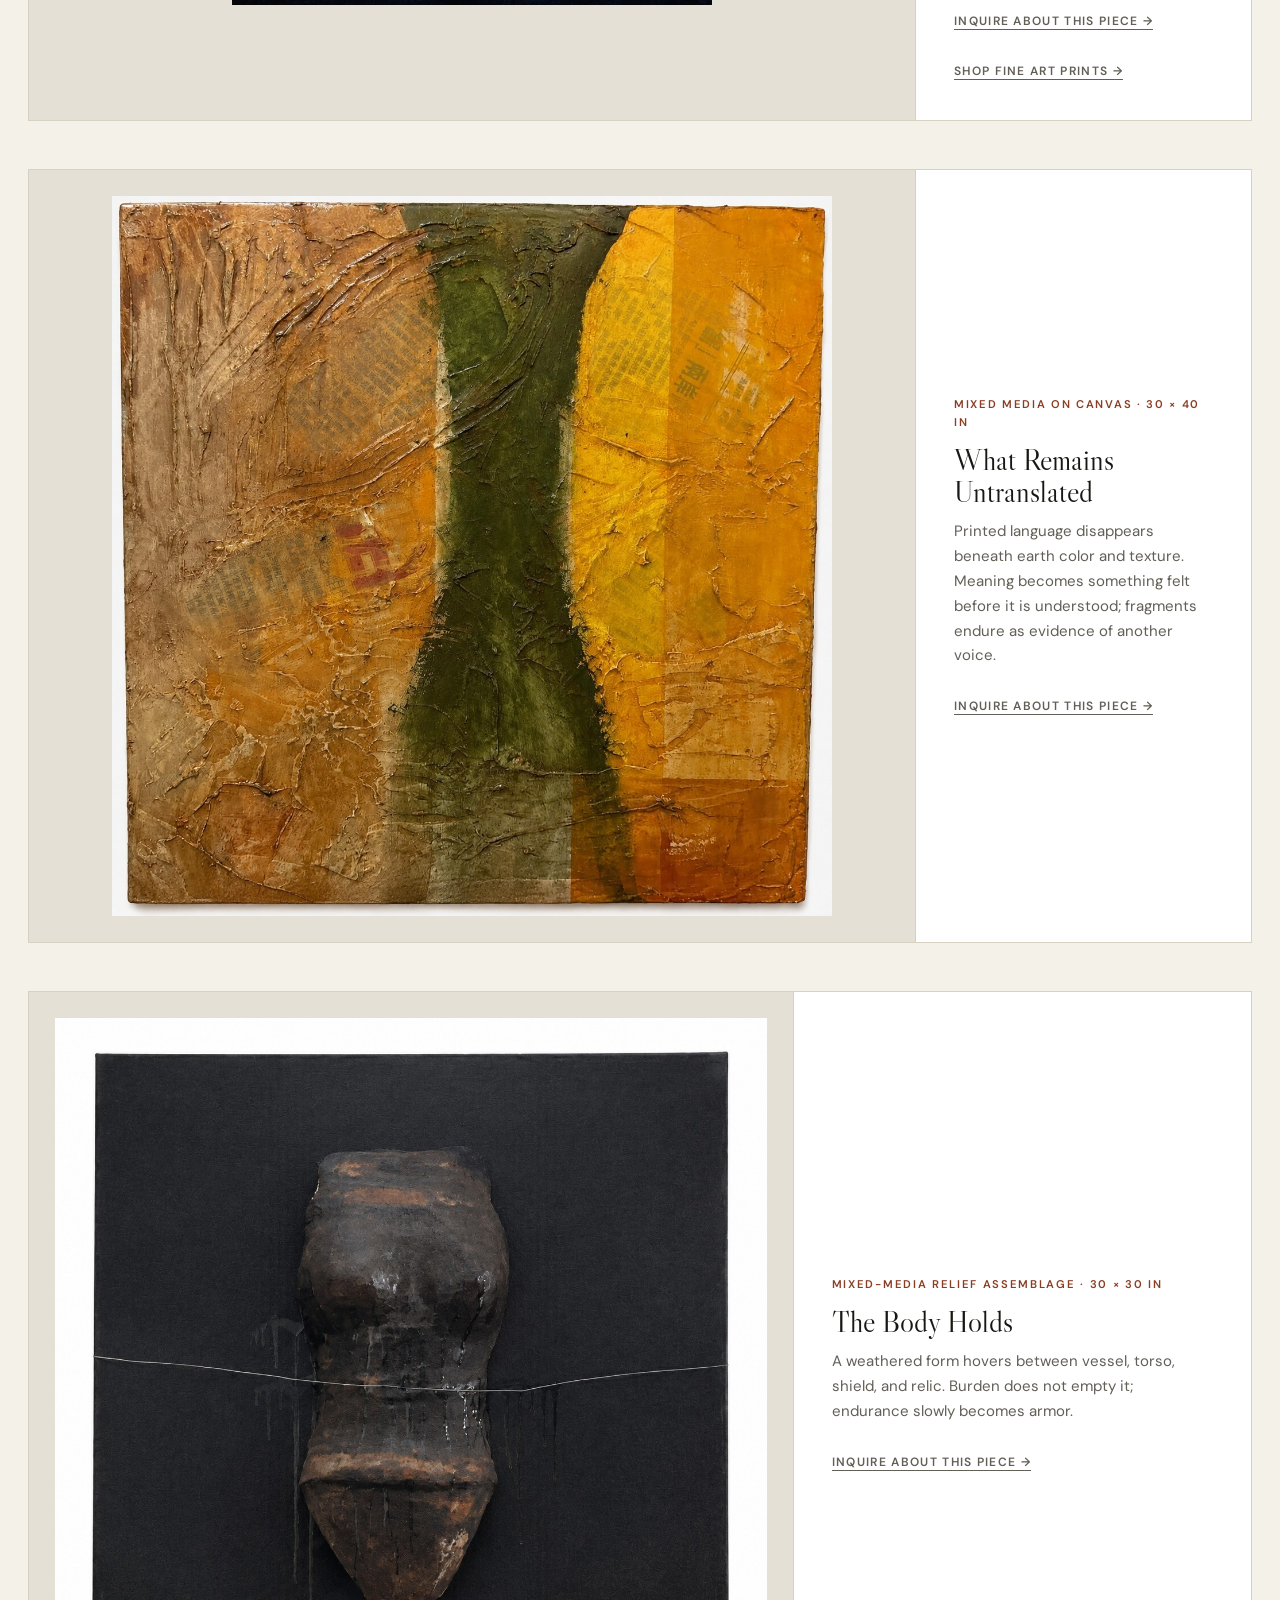
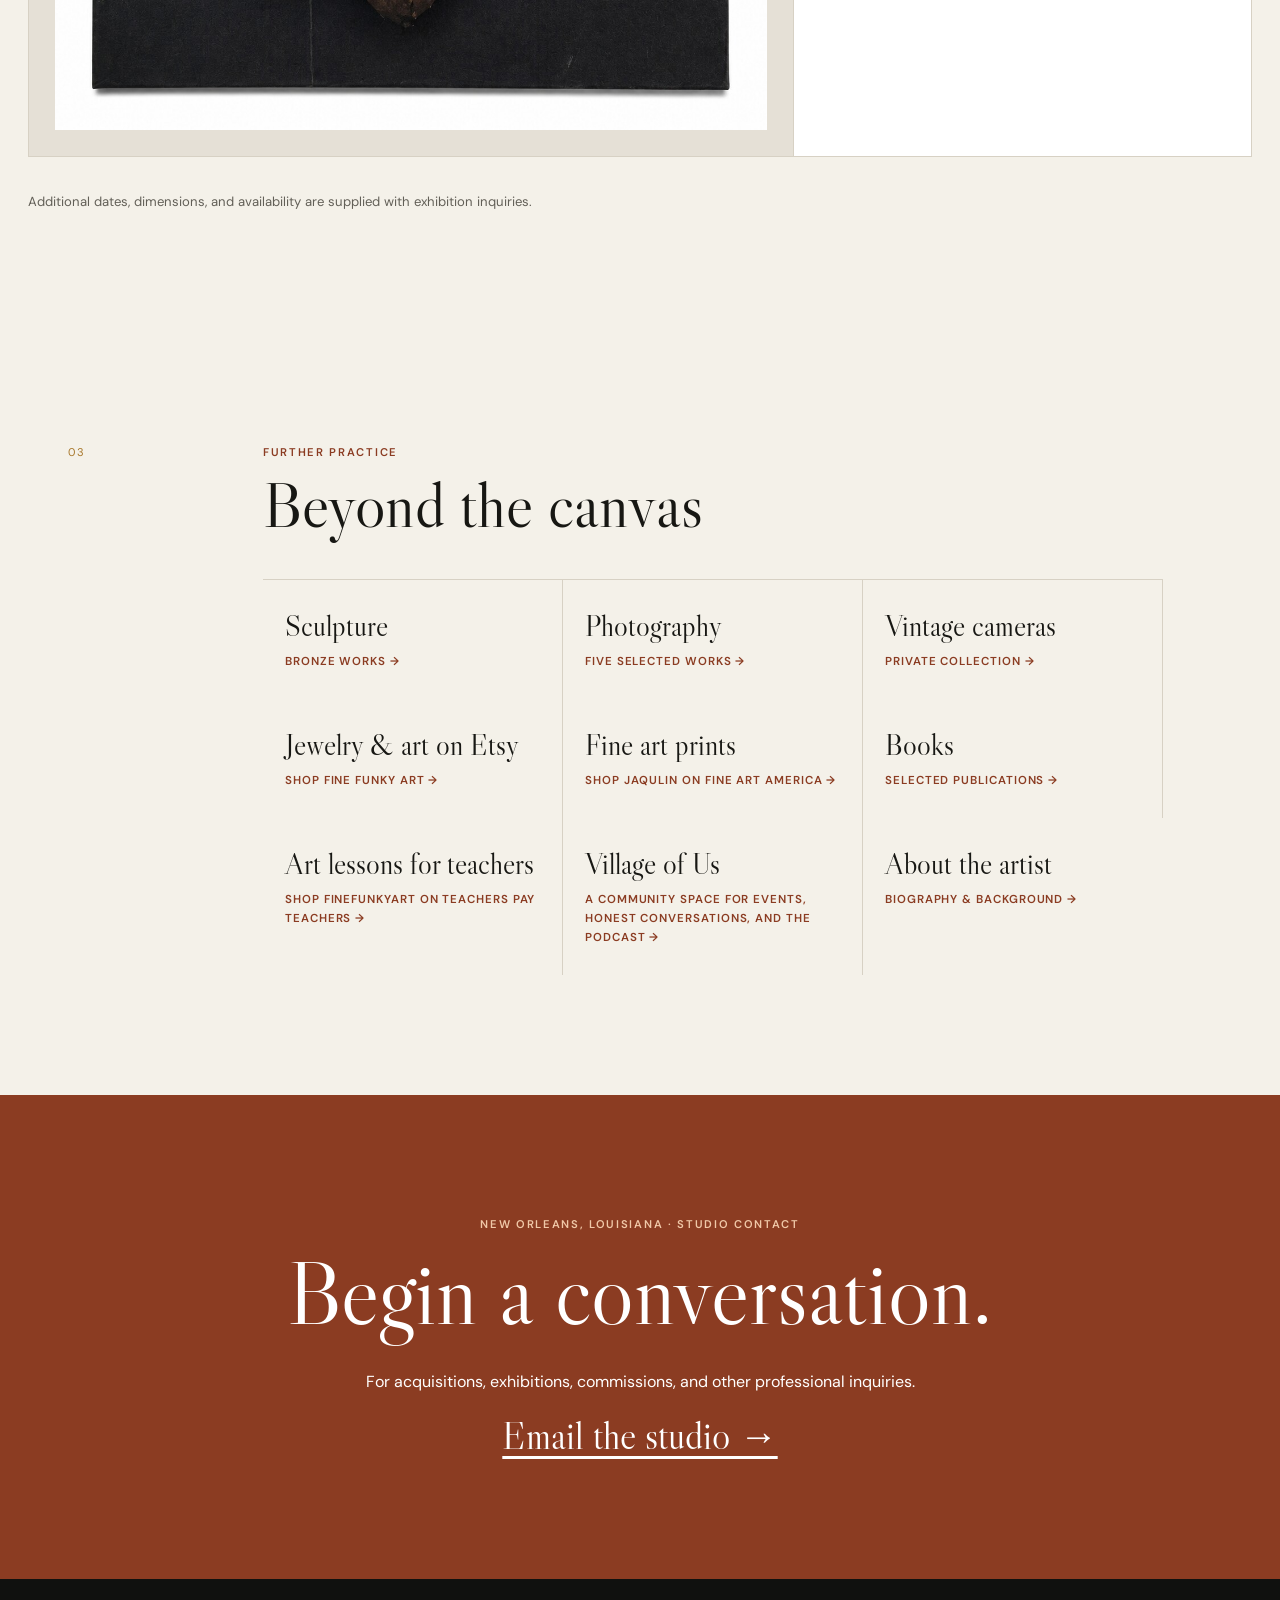
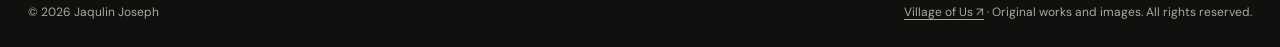
==== commit baa13597: "Update homepage shop link to Fine Funky Art Pixels" ====
--- a/index.html
+++ b/index.html
@@ -141,7 +141,7 @@
         </details>
         <a href="about.html">About</a>
         <a href="https://finefunkyart.com" target="_blank" rel="noopener">Shop Jewelry &amp; Art on Etsy</a>
-        <a href="https://finefunkyart.pixels.com/" target="_blank" rel="noopener">Shop Fine Art Prints</a>
+        <a href="https://finefunkyart.pixels.com/" target="_blank" rel="noopener">Shop Fine Funky Art</a>
         <a href="#contact">Contact</a>
       </nav>
     </header>
